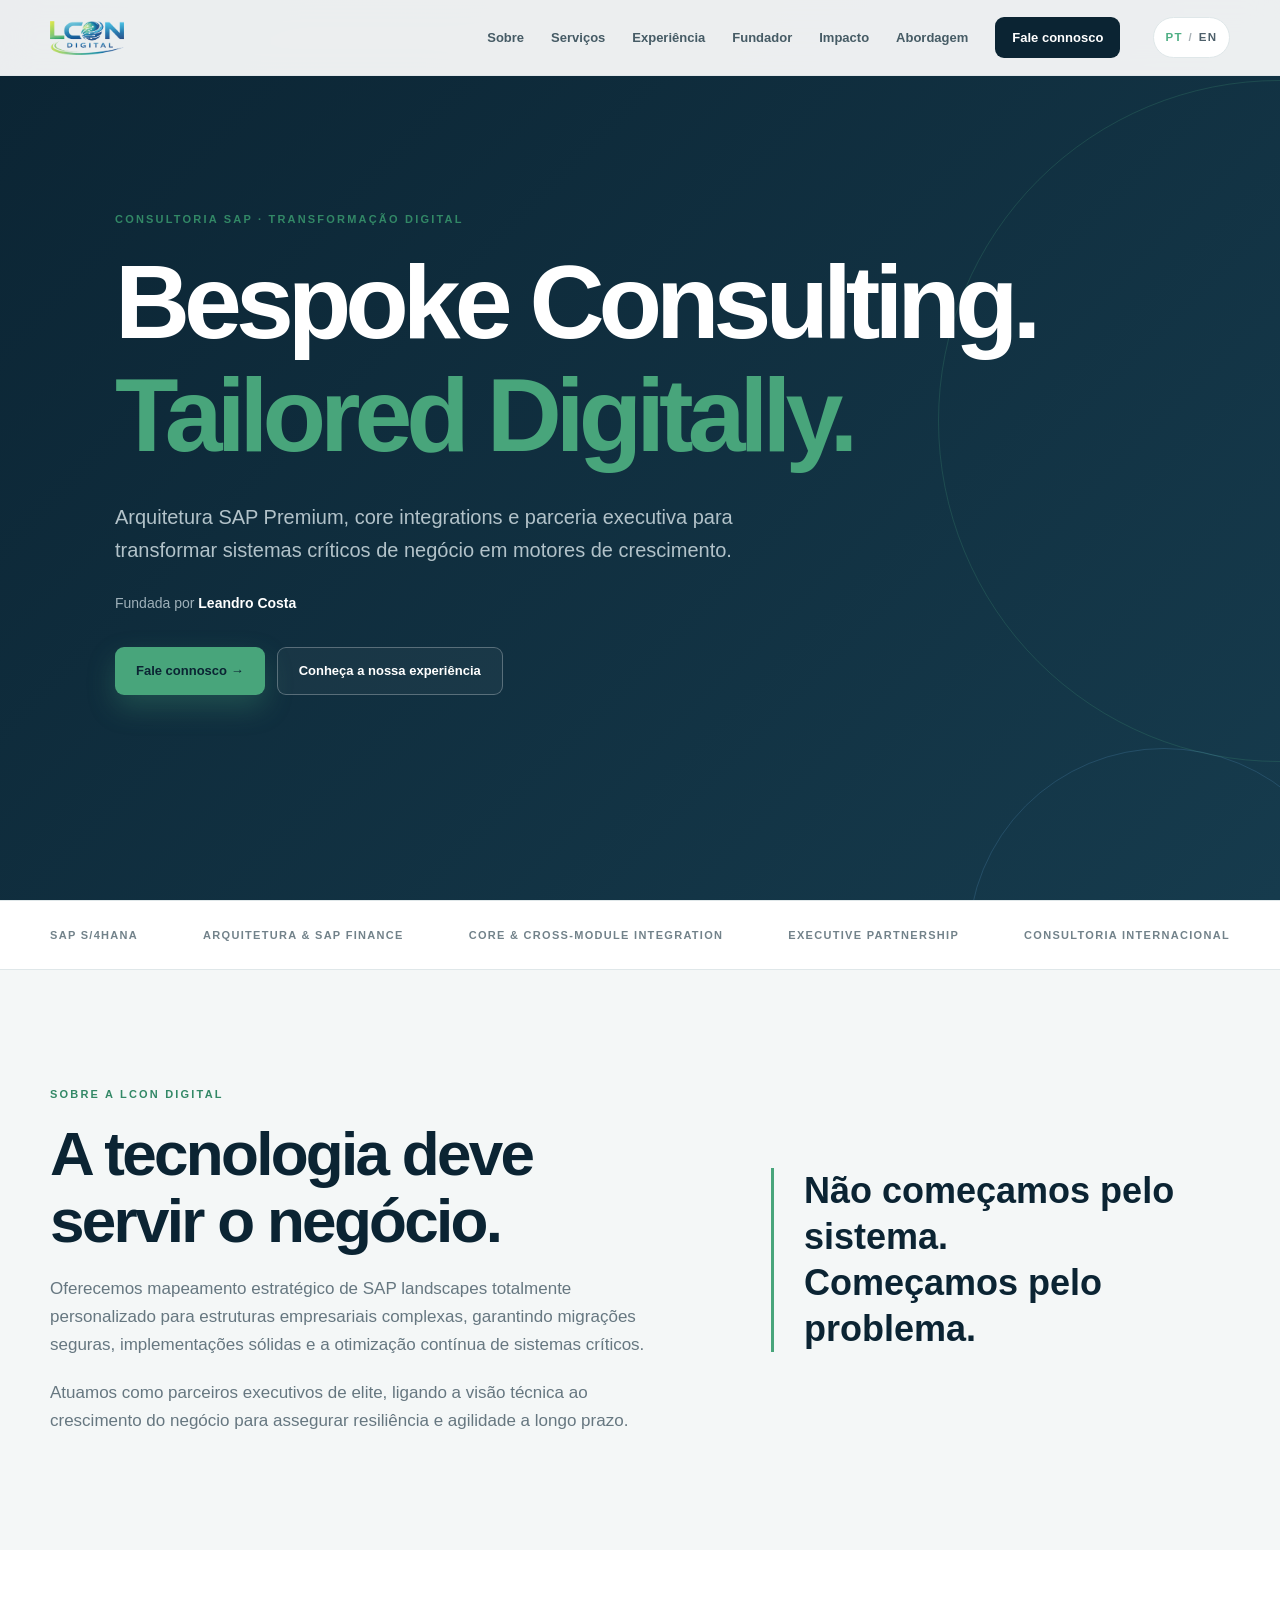
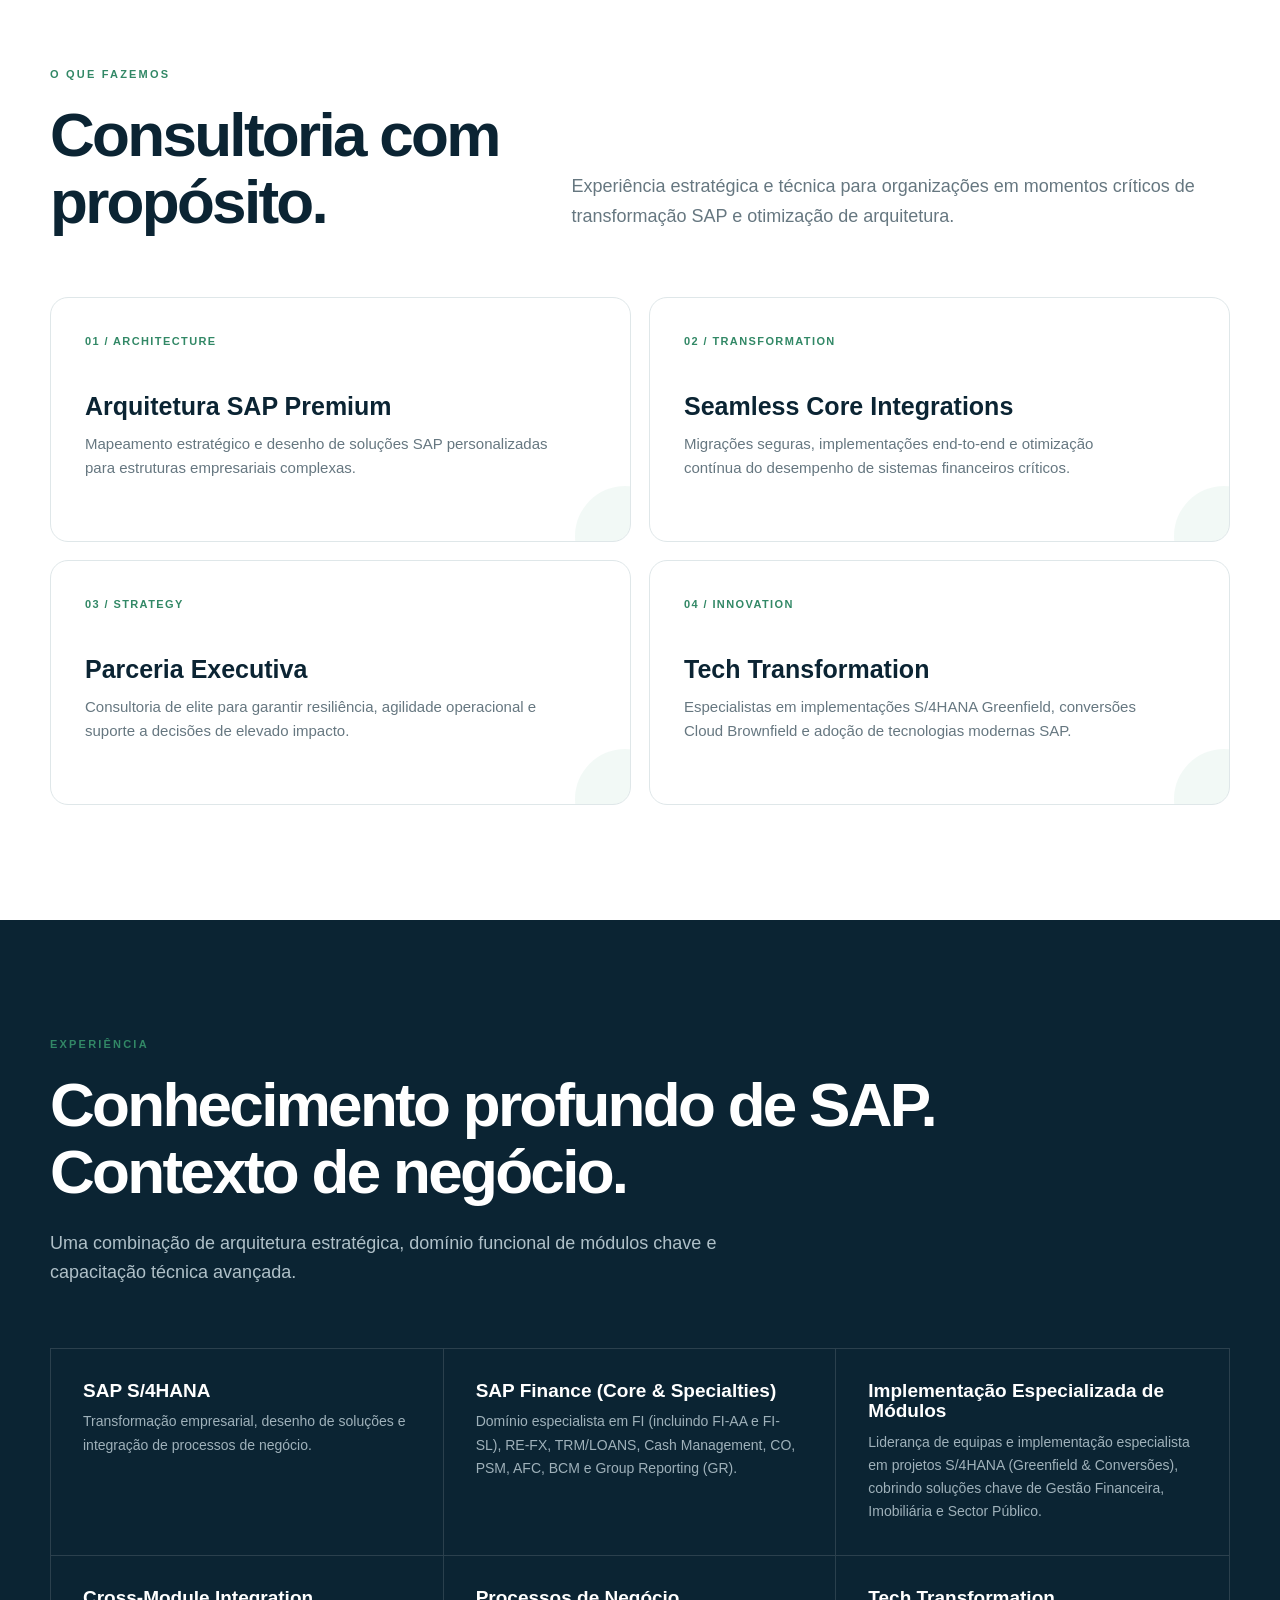
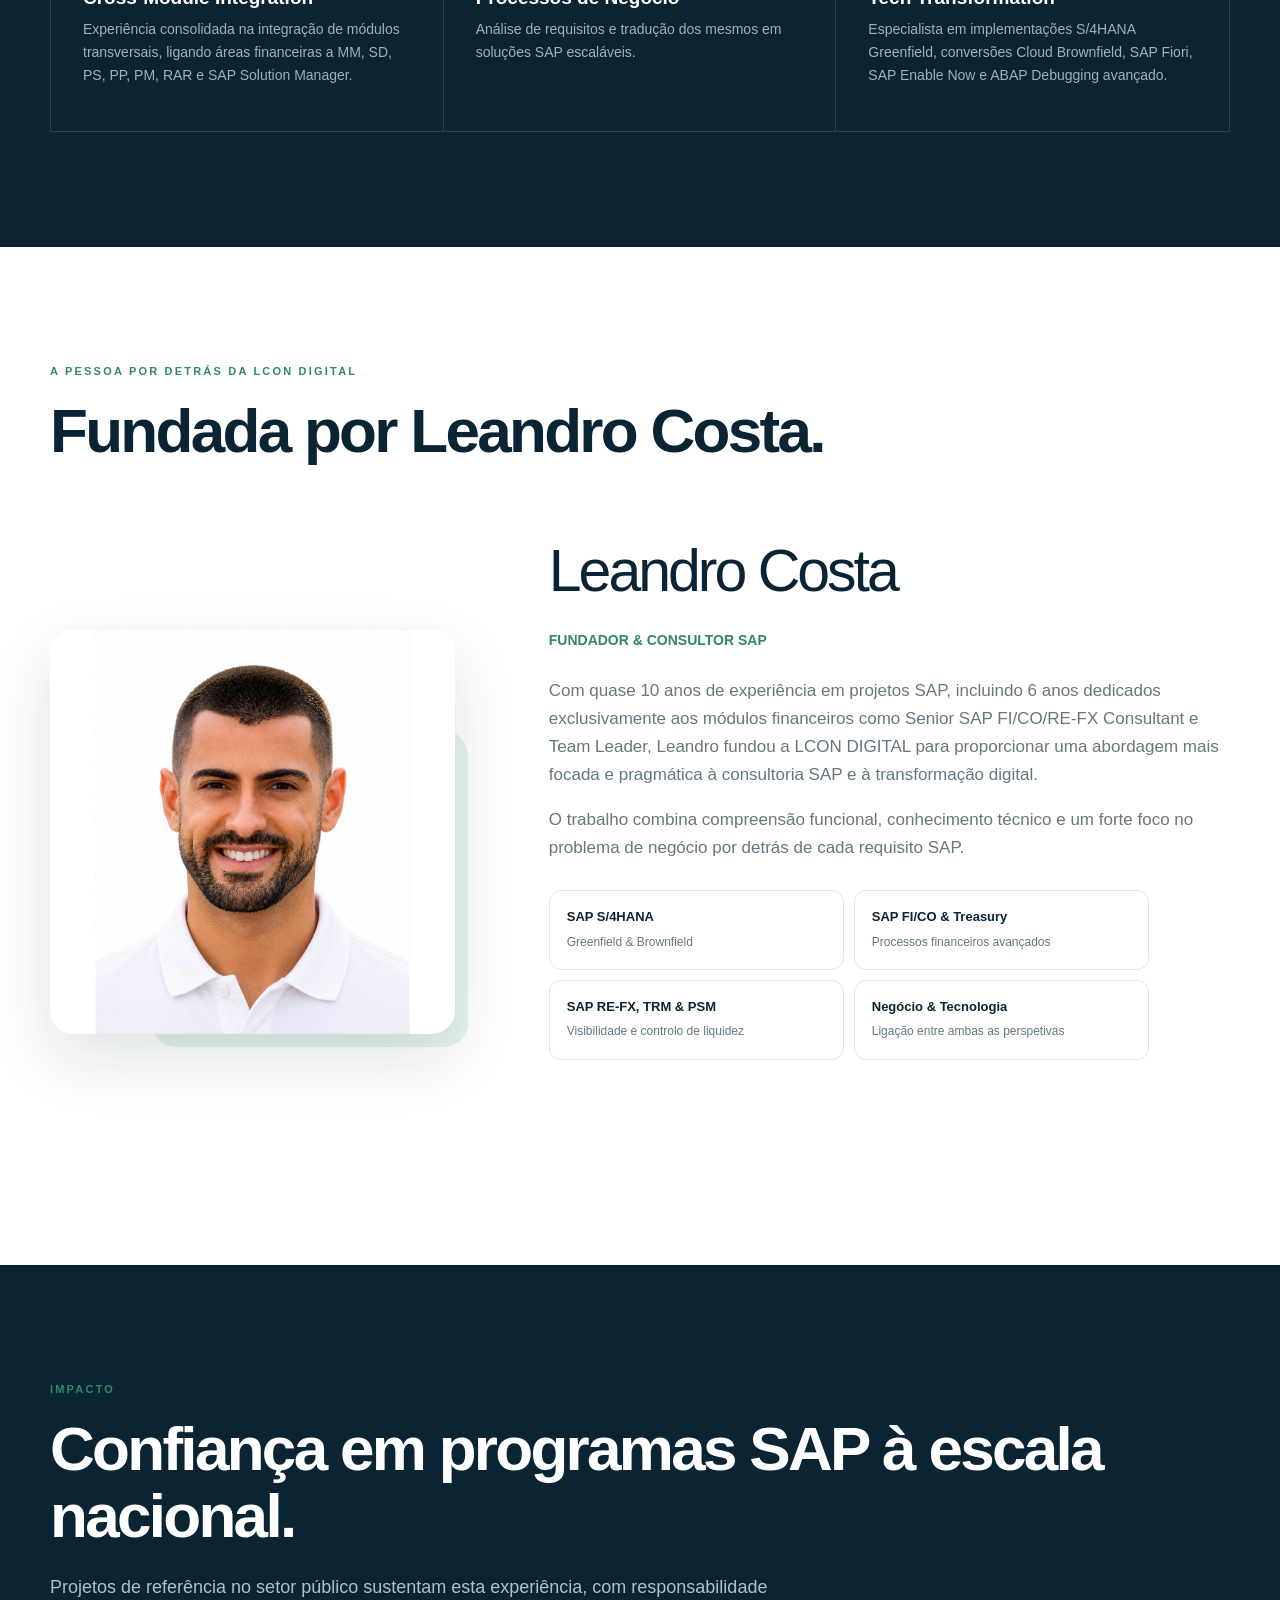
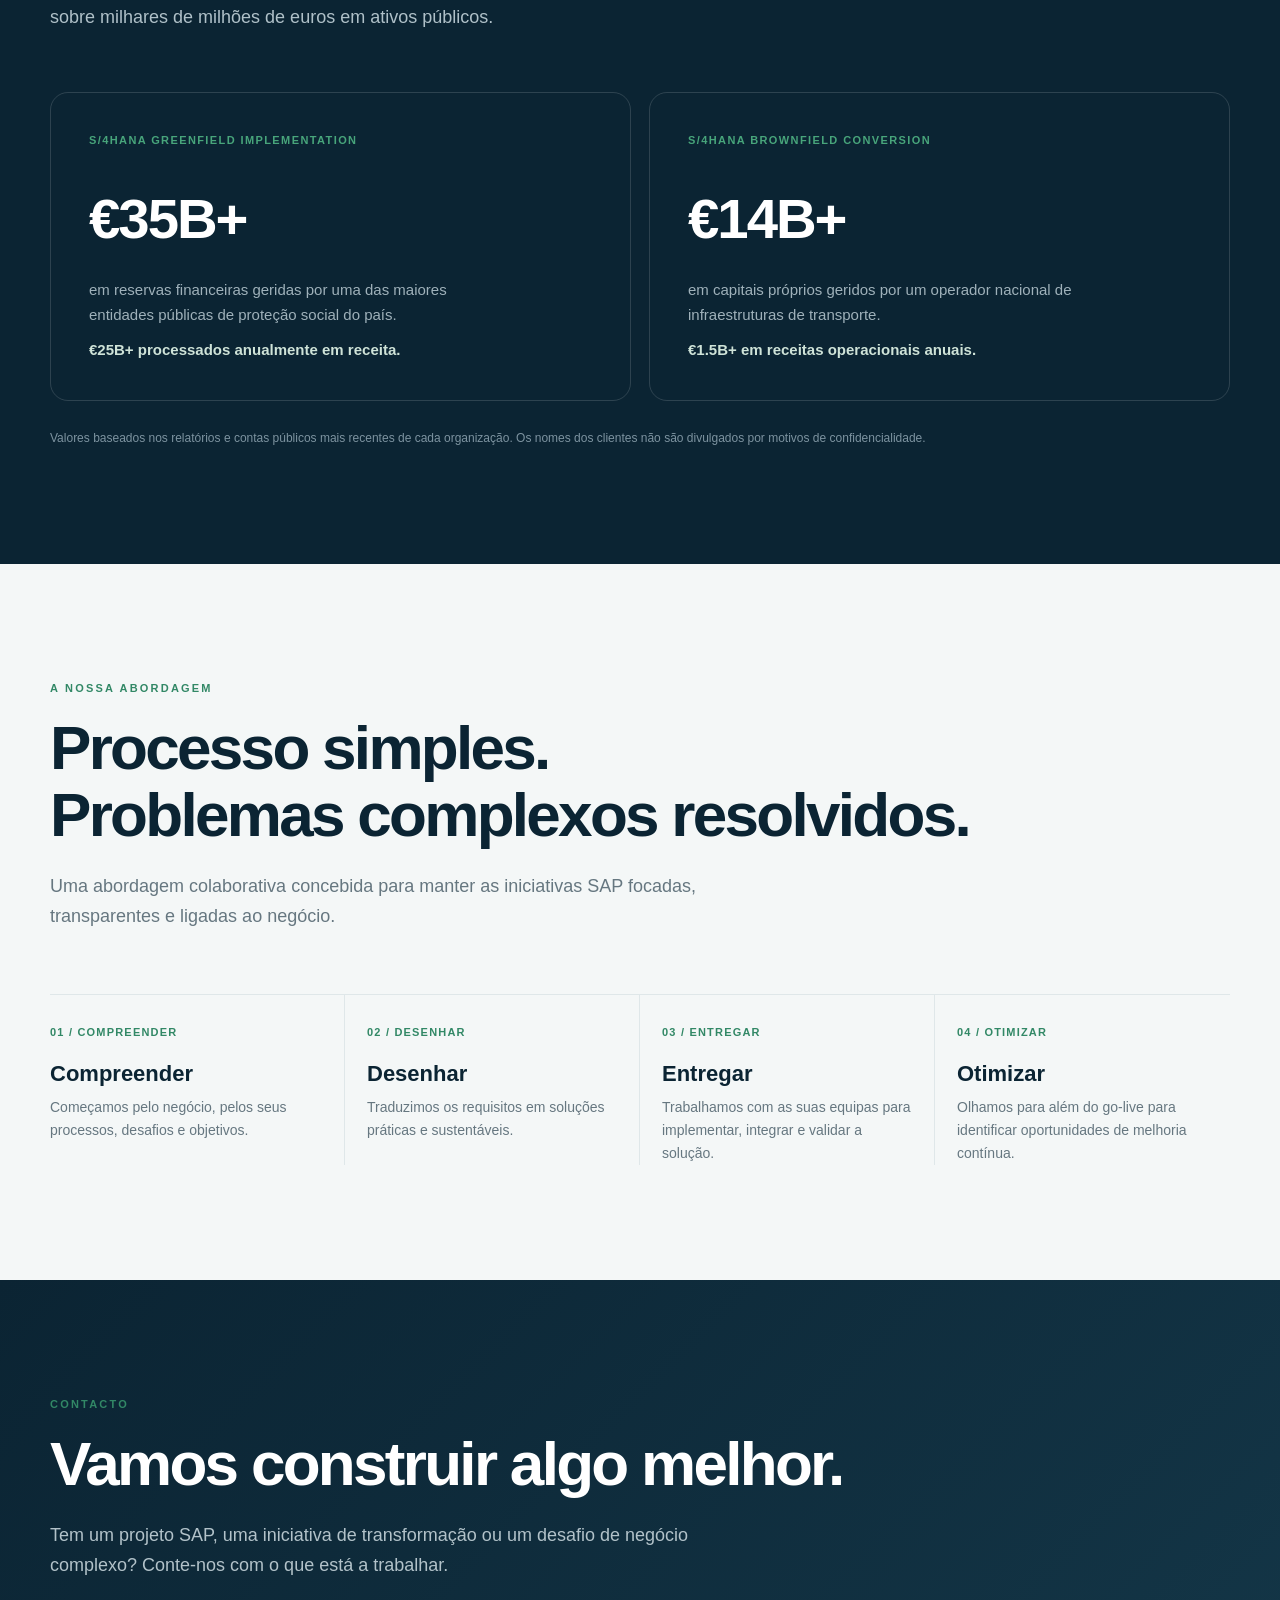
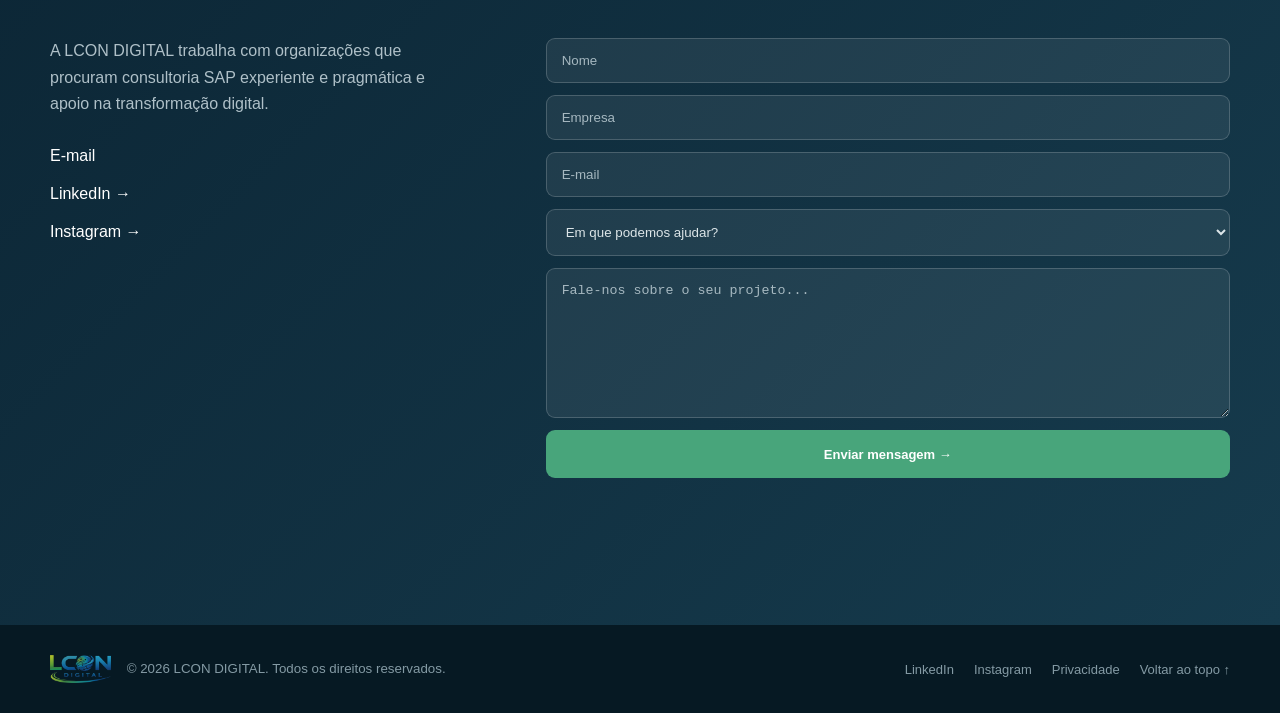
==== index.html @ 71f1f376 "Update index.html" ====
<!DOCTYPE html>
<html lang="pt-PT">
<head>
<meta charset="UTF-8">
<meta name="viewport" content="width=device-width, initial-scale=1.0">
<title id="pageTitle">LCON DIGITAL | Consultoria SAP &amp; Transformação Digital</title>
<meta id="metaDescription" name="description" content="A LCON DIGITAL presta consultoria SAP e serviços de transformação digital personalizados, adaptados ao seu negócio. Fundada por Leandro Costa.">
<meta name="author" content="LCON DIGITAL">
<meta name="robots" content="index, follow">
<link rel="canonical" href="https://lcon-digital.com/">
<link rel="icon" type="image/png" sizes="32x32" href="/assets/favicon-32x32.png">
<link rel="icon" type="image/png" sizes="16x16" href="/assets/favicon-16x16.png">
<link rel="apple-touch-icon" sizes="180x180" href="/assets/apple-touch-icon.png">
<meta id="ogTitle" property="og:title" content="LCON DIGITAL | Consultoria SAP & Transformação Digital">
<meta id="ogDescription" property="og:description" content="Consultoria SAP e transformação digital personalizadas, adaptadas ao seu negócio.">
<meta property="og:type" content="website">
<meta property="og:url" content="https://lcon-digital.com/">
<meta property="og:image" content="https://lcon-digital.com/assets/og-image.png">
<meta name="twitter:card" content="summary_large_image">
<meta id="twitterTitle" name="twitter:title" content="LCON DIGITAL | Consultoria SAP & Transformação Digital">
<meta id="twitterDescription" name="twitter:description" content="Consultoria SAP e transformação digital personalizadas, adaptadas ao seu negócio.">
<meta name="twitter:image" content="https://lcon-digital.com/assets/og-image.png">
<script type="application/ld+json">
{"@context":"https://schema.org","@type":"ProfessionalService","name":"LCON DIGITAL","url":"https://lcon-digital.com/","description":"Bespoke SAP consulting and digital transformation, tailored digitally to your business.","founder":{"@type":"Person","name":"Leandro Costa"},"sameAs":["https://www.linkedin.com/company/lcondigital/","https://www.instagram.com/lcondigital/"]}
</script>
<link rel="stylesheet" href="/assets/styles.css?v=5">
  <meta name="theme-color" content="#0b2433">
<link rel="manifest" href="/site.webmanifest">
</head>
<body>
<header><div class="wrap nav"><a class="brand" href="#top"><img src="/assets/logo.png" alt="LCON DIGITAL" class="brand-logo"></a><button class="toggle" id="toggle" aria-label="Open menu" aria-expanded="false" aria-controls="links">☰</button><nav class="links" id="links"><a href="#about" data-i18n="nav.about">About</a><a href="#services" data-i18n="nav.services">Services</a><a href="#expertise" data-i18n="nav.expertise">Expertise</a><a href="#founder" data-i18n="nav.founder">Founder</a><a href="#impact" data-i18n="nav.impact">Impact</a><a href="#approach" data-i18n="nav.approach">Approach</a><a href="#contact" class="navbutton" data-i18n="nav.contact">Let's talk</a><button class="lang-toggle" id="langToggle" type="button" aria-label="Mudar idioma para inglês" aria-pressed="false"><span class="lang-current">PT</span><span class="lang-separator">/</span><span class="lang-alt">EN</span></button></nav></div></header>
<main id="top">
<section class="hero"><div class="wrap hero-inner reveal"><div class="eyebrow" data-i18n="hero.eyebrow">CONSULTORIA SAP · TRANSFORMAÇÃO DIGITAL</div><h1>Bespoke Consulting.<br><span>Tailored Digitally.</span></h1><p class="hero-sub" data-i18n="hero.sub">Arquitetura SAP Premium, core integrations e parceria executiva para transformar sistemas críticos de negócio em motores de crescimento.</p><p class="founder" data-i18n="hero.founder">Fundada por <strong>Leandro Costa</strong></p><div class="actions"><a class="btn primary" href="#contact" data-i18n="hero.talk">Fale connosco →</a><a class="btn secondary" href="#expertise" data-i18n="hero.explore">Conheça a nossa experiência</a></div></div></section>
<div class="strip"><div class="wrap strip-inner"><div class="strip-item">SAP S/4HANA</div><div class="strip-item" data-i18n="strip.finance">Arquitetura &amp; SAP Finance</div><div class="strip-item" data-i18n="strip.cross">Core &amp; Cross-Module Integration</div><div class="strip-item" data-i18n="strip.processes">Executive Partnership</div><div class="strip-item" data-i18n="strip.international">Consultoria Internacional</div></div></div>
<section class="about" id="about"><div class="wrap about-grid"><div class="reveal"><div class="eyebrow" data-i18n="about.eyebrow">Sobre a LCON DIGITAL</div><h2 data-i18n="about.title">A tecnologia deve servir o negócio.</h2><p data-i18n="about.p1">Oferecemos mapeamento estratégico de SAP landscapes totalmente personalizado para estruturas empresariais complexas, garantindo migrações seguras, implementações sólidas e a otimização contínua de sistemas críticos.</p><p data-i18n="about.p2">Atuamos como parceiros executivos de elite, ligando a visão técnica ao crescimento do negócio para assegurar resiliência e agilidade a longo prazo.</p></div><div class="statement reveal" data-i18n="about.statement">Não começamos pelo sistema.<br>Começamos pelo problema.</div></div></section>
<section id="services"><div class="wrap"><div class="service-head"><div><div class="eyebrow" data-i18n="services.eyebrow">O que fazemos</div><h2 data-i18n="services.title">Consultoria com propósito.</h2></div><p class="lead" data-i18n="services.lead">Experiência estratégica e técnica para organizações em momentos críticos de transformação SAP e otimização de arquitetura.</p></div><div class="services"><article class="service reveal"><div class="num" data-i18n="services.n1">01 / ARCHITECTURE</div><h3 data-i18n="services.h1">Arquitetura SAP Premium</h3><p data-i18n="services.p1">Mapeamento estratégico e desenho de soluções SAP personalizadas para estruturas empresariais complexas.</p></article><article class="service reveal"><div class="num" data-i18n="services.n2">02 / TRANSFORMATION</div><h3 data-i18n="services.h2">Seamless Core Integrations</h3><p data-i18n="services.p2">Migrações seguras, implementações end-to-end e otimização contínua do desempenho de sistemas financeiros críticos.</p></article><article class="service reveal"><div class="num" data-i18n="services.n3">03 / STRATEGY</div><h3 data-i18n="services.h3">Parceria Executiva</h3><p data-i18n="services.p3">Consultoria de elite para garantir resiliência, agilidade operacional e suporte a decisões de elevado impacto.</p></article><article class="service reveal"><div class="num" data-i18n="services.n4">04 / INNOVATION</div><h3 data-i18n="services.h4">Tech Transformation</h3><p data-i18n="services.p4">Especialistas em implementações S/4HANA Greenfield, conversões Cloud Brownfield e adoção de tecnologias modernas SAP.</p></article></div></div></section>
<section class="dark" id="expertise"><div class="wrap"><div class="eyebrow" data-i18n="expertise.eyebrow">Experiência</div><h2 data-i18n="expertise.title">Conhecimento profundo de SAP.<br>Contexto de negócio.</h2><p class="lead" data-i18n="expertise.lead">Uma combinação de arquitetura estratégica, domínio funcional de módulos chave e capacitação técnica avançada.</p><div class="expertise"><article class="reveal"><h3>SAP S/4HANA</h3><p data-i18n="expertise.p1">Transformação empresarial, desenho de soluções e integração de processos de negócio.</p></article><article class="reveal"><h3 data-i18n="expertise.h2">SAP Finance (Core &amp; Specialties)</h3><p data-i18n="expertise.p2">Domínio especialista em FI (incluindo FI-AA e FI-SL), RE-FX, TRM/LOANS, Cash Management, CO, PSM, AFC, BCM e Group Reporting (GR).</p></article><article class="reveal"><h3 data-i18n="expertise.h3">Implementação Especializada de Módulos</h3><p data-i18n="expertise.p3">Liderança de equipas e implementação especialista em projetos S/4HANA (Greenfield &amp; Conversões), cobrindo soluções chave de Gestão Financeira, Imobiliária e Sector Público.</p></article><article class="reveal"><h3 data-i18n="expertise.h4">Cross-Module Integration</h3><p data-i18n="expertise.p4">Experiência consolidada na integração de módulos transversais, ligando áreas financeiras a MM, SD, PS, PP, PM, RAR e SAP Solution Manager.</p></article><article class="reveal"><h3 data-i18n="expertise.h5">Processos de Negócio</h3><p data-i18n="expertise.p5">Análise de requisitos e tradução dos mesmos em soluções SAP escaláveis.</p></article><article class="reveal"><h3 data-i18n="expertise.h6">Tech Transformation</h3><p data-i18n="expertise.p6">Especialista em implementações S/4HANA Greenfield, conversões Cloud Brownfield, SAP Fiori, SAP Enable Now e ABAP Debugging avançado.</p></article></div></div></section>
<section class="founder-section" id="founder"><div class="wrap"><div class="eyebrow" data-i18n="founder.eyebrow">A pessoa por detrás da LCON DIGITAL</div><h2 data-i18n="founder.title">Fundada por Leandro Costa.</h2><div class="founder-grid"><div class="photo-wrap reveal"><img class="photo" src="assets/leandro-costa.jpg" alt="Leandro Costa, Fundador da LCON DIGITAL" width="1103" height="1103" loading="lazy" decoding="async"></div><div class="reveal"><div class="name">Leandro Costa</div><div class="role" data-i18n="founder.role">FUNDADOR &amp; CONSULTOR SAP</div><p class="bio" data-i18n="founder.p1">Com quase 10 anos de experiência em projetos SAP, incluindo 6 anos dedicados exclusivamente aos módulos financeiros como Senior SAP FI/CO/RE-FX Consultant e Team Leader, Leandro fundou a LCON DIGITAL para proporcionar uma abordagem mais focada e pragmática à consultoria SAP e à transformação digital.</p><p class="bio" data-i18n="founder.p2">O trabalho combina compreensão funcional, conhecimento técnico e um forte foco no problema de negócio por detrás de cada requisito SAP.</p><div class="credentials"><div class="credential"><strong>SAP S/4HANA</strong><span data-i18n="founder.c1">Greenfield &amp; Brownfield</span></div><div class="credential"><strong>SAP FI/CO &amp; Treasury</strong><span data-i18n="founder.c2">Processos financeiros avançados</span></div><div class="credential"><strong>SAP RE-FX, TRM &amp; PSM</strong><span data-i18n="founder.c3">Gestão patrimonial, tesouraria e orçamental</span></div><div class="credential"><strong data-i18n="founder.c4title">Negócio &amp; Tecnologia</strong><span data-i18n="founder.c4">Ligação entre ambas as perspetivas</span></div></div><div class="actions"><a class="btn secondary" href="https://www.linkedin.com/in/leandrombccosta/" target="_blank" rel="noopener noreferrer" data-i18n="founder.linkedin">Ver LinkedIn →</a></div></div></div></div></section>
<section class="dark" id="impact"><div class="wrap"><div class="eyebrow" data-i18n="impact.eyebrow">Impacto</div><h2 data-i18n="impact.title">Confiança em programas SAP à escala nacional.</h2><p class="lead" data-i18n="impact.lead">Projetos de referência no setor público sustentam esta experiência, com responsabilidade sobre milhares de milhões de euros em ativos públicos.</p><div class="impact-grid"><article class="impact-card reveal"><div class="impact-tag" data-i18n="impact.tag1">S/4HANA GREENFIELD IMPLEMENTATION</div><div class="impact-figure">€35B+</div><p data-i18n="impact.desc1">em reservas financeiras geridas por uma das maiores entidades públicas de proteção social do país.</p><p class="impact-sub" data-i18n="impact.sub1">€25B+ processados anualmente em receita.</p></article><article class="impact-card reveal"><div class="impact-tag" data-i18n="impact.tag2">S/4HANA BROWNFIELD CONVERSION</div><div class="impact-figure">€14B+</div><p data-i18n="impact.desc2">em capitais próprios geridos por um operador nacional de infraestruturas de transporte.</p><p class="impact-sub" data-i18n="impact.sub2">€1.5B+ em receitas operacionais anuais.</p></article></div><p class="impact-note" data-i18n="impact.note">Valores baseados nos relatórios e contas públicos mais recentes de cada organização. Os nomes dos clientes não são divulgados por motivos de confidencialidade.</p></div></section>
<section class="approach" id="approach"><div class="wrap"><div class="eyebrow" data-i18n="approach.eyebrow">A nossa abordagem</div><h2 data-i18n="approach.title">Processo simples.<br>Problemas complexos resolvidos.</h2><p class="lead" data-i18n="approach.lead">Uma abordagem colaborativa concebida para manter as iniciativas SAP focadas, transparentes e ligadas ao negócio.</p><div class="steps"><div class="step reveal"><div class="stepno" data-i18n="approach.n1">01 / COMPREENDER</div><h3 data-i18n="approach.h1">Compreender</h3><p data-i18n="approach.p1">Começamos pelo negócio, pelos seus processos, desafios e objetivos.</p></div><div class="step reveal"><div class="stepno" data-i18n="approach.n2">02 / DESENHAR</div><h3 data-i18n="approach.h2">Desenhar</h3><p data-i18n="approach.p2">Traduzimos os requisitos em soluções práticas e sustentáveis.</p></div><div class="step reveal"><div class="stepno" data-i18n="approach.n3">03 / ENTREGAR</div><h3 data-i18n="approach.h3">Entregar</h3><p data-i18n="approach.p3">Trabalhamos com as suas equipas para implementar, integrar e validar a solução.</p></div><div class="step reveal"><div class="stepno" data-i18n="approach.n4">04 / OTIMIZAR</div><h3 data-i18n="approach.h4">Otimizar</h3><p data-i18n="approach.p4">Olhamos para além do go-live para identificar oportunidades de melhoria contínua.</p></div></div></div></section>
<section class="contact" id="contact"><div class="wrap"><div class="eyebrow" data-i18n="contact.eyebrow">Contacto</div><h2 data-i18n="contact.title">Vamos construir algo melhor.</h2><p class="lead" data-i18n="contact.lead">Tem um projeto SAP, uma iniciativa de transformação ou um desafio de negócio complexo? Conte-nos com o que está a trabalhar.</p><div class="contact-grid"><div class="contact-copy reveal"><p data-i18n="contact.copy">A LCON DIGITAL trabalha com organizações que procuram consultoria SAP experiente e pragmática e apoio na transformação digital.</p><a class="contact-link" href="mailto:geral@lcon-digital.com" aria-label="Enviar-nos um e-mail" data-i18n="contact.email">E-mail</a><a class="contact-link" href="https://www.linkedin.com/company/lcondigital/" target="_blank" rel="noopener noreferrer">LinkedIn →</a><a class="contact-link" href="https://www.instagram.com/lcondigital/" target="_blank" rel="noopener noreferrer">Instagram →</a></div><form class="reveal" id="contactForm" novalidate><input name="name" type="text" placeholder="Nome" data-i18n-placeholder="form.name" autocomplete="name" required><input name="company" type="text" placeholder="Empresa" data-i18n-placeholder="form.company" autocomplete="organization"><input name="email" type="email" placeholder="E-mail" data-i18n-placeholder="form.email" autocomplete="email" required><input class="hp-field" name="website" type="text" tabindex="-1" autocomplete="off" aria-hidden="true"><select name="service"><option value="" data-i18n="form.service">Em que podemos ajudar?</option><option data-i18n="form.sapConsulting">Consultoria SAP</option><option>SAP S/4HANA</option><option data-i18n="form.financial">Transformação Financeira</option><option data-i18n="form.optimization">Otimização de Processos de Negócio</option><option data-i18n="form.advisory">Consultoria Tecnológica</option><option data-i18n="form.other">Outro</option></select><textarea name="message" placeholder="Fale-nos sobre o seu projeto..." data-i18n-placeholder="form.message" required></textarea><button class="btn" type="submit" data-i18n="form.send">Enviar mensagem →</button><p class="form-status" id="formStatus" role="status" aria-live="polite"></p></form></div></div></section>
</main>
<footer><div class="wrap footer"><div class="footer-brand"><img src="/assets/logo.png" alt="LCON DIGITAL" class="footer-logo"><small data-i18n="footer.copyright">© 2026 LCON DIGITAL. Todos os direitos reservados.</small></div><div class="footer-links"><a href="https://www.linkedin.com/company/lcondigital/" target="_blank" rel="noopener noreferrer">LinkedIn</a><a href="https://www.instagram.com/lcondigital/" target="_blank" rel="noopener noreferrer">Instagram</a><a href="/privacy.html">Privacidade</a><a href="#top" data-i18n="footer.top">Voltar ao topo ↑</a></div></div></footer>
<script src="/assets/main.js?v=4" defer></script>
</body></html>
---- assets/styles.css ----
:root{--ink:#0b2433;--ink2:#163b4d;--green:#48a57b;--green2:#328866;--paper:#fff;--soft:#f4f7f7;--line:#dfe7e9;--muted:#667780;--max:1180px;--radius:18px}
*{box-sizing:border-box;margin:0;padding:0}html{scroll-behavior:smooth}body{font-family:Inter,-apple-system,BlinkMacSystemFont,"Segoe UI",Roboto,Arial,sans-serif;color:var(--ink);background:var(--paper);line-height:1.65}a{text-decoration:none;color:inherit}.wrap{width:min(calc(100% - 44px),var(--max));margin:auto}section{padding:115px 0}.eyebrow{font-size:11px;font-weight:850;letter-spacing:2.2px;text-transform:uppercase;color:var(--green2);margin-bottom:18px}h1,h2,h3{line-height:1.08}h2{font-size:clamp(38px,5vw,62px);letter-spacing:-2.7px}.lead{max-width:720px;margin-top:23px;color:var(--muted);font-size:18px}
header{position:fixed;z-index:100;top:0;left:0;right:0;height:76px;background:rgba(255,255,255,.92);backdrop-filter:blur(16px);border-bottom:1px solid rgba(223,231,233,.8)}.nav{height:100%;display:flex;align-items:center;justify-content:space-between}.brand{display:flex;align-items:center}.brand-logo{height:34px;width:auto;display:block}.links{display:flex;gap:27px;align-items:center;font-size:13px;font-weight:700;color:#465b65}.links a:hover{color:var(--green2)}.navbutton{padding:10px 17px;border-radius:9px;background:var(--ink);color:#fff!important}.toggle{display:none;border:0;background:none;font-size:26px;color:var(--ink);cursor:pointer}
.hero{min-height:100vh;display:flex;align-items:center;padding-top:120px;position:relative;overflow:hidden;background:linear-gradient(135deg,var(--ink),var(--ink2));color:#fff}.hero:before{content:"";position:absolute;width:680px;height:680px;border:1px solid rgba(72,165,123,.22);border-radius:50%;right:-340px;top:80px}.hero:after{content:"";position:absolute;width:390px;height:390px;border:1px solid rgba(120,190,255,.16);border-radius:50%;right:-80px;bottom:-240px}.hero-inner{position:relative;z-index:1;max-width:1050px}.hero h1{font-size:clamp(54px,8.5vw,104px);letter-spacing:-6px;max-width:1000px;color:#fff}.hero h1 span{color:var(--green)}.hero-sub{max-width:700px;color:#b2c2c9;font-size:20px;margin-top:30px}.founder{font-size:14px;color:#9fb1ba;margin-top:25px}.founder strong{color:#fff}.actions{display:flex;gap:12px;flex-wrap:wrap;margin-top:32px}.btn{min-height:48px;padding:0 21px;border-radius:9px;display:inline-flex;align-items:center;justify-content:center;font-size:13px;font-weight:800;transition:.2s}.primary{background:var(--green);color:#0b2433;box-shadow:0 12px 28px rgba(72,165,123,.28)}.primary:hover{transform:translateY(-2px)}.secondary{border:1px solid rgba(255,255,255,.28);background:rgba(255,255,255,.04);color:#fff}.secondary:hover{background:rgba(255,255,255,.1)}
.strip{border-top:1px solid var(--line);border-bottom:1px solid var(--line);padding:25px 0}.strip-inner{display:flex;justify-content:space-between;gap:30px;flex-wrap:wrap}.strip-item{font-size:11px;font-weight:800;letter-spacing:1.3px;text-transform:uppercase;color:#72828a}
.about{background:var(--soft)}.about-grid{display:grid;grid-template-columns:1.15fr .85fr;gap:100px;align-items:center}.about p{font-size:17px;color:var(--muted);margin-top:20px}.statement{font-size:clamp(25px,3.1vw,36px);line-height:1.28;font-weight:700;border-left:3px solid var(--green);padding-left:30px}
.service-head{display:flex;justify-content:space-between;align-items:end;gap:40px}.service-head .lead{margin-bottom:4px}.services{display:grid;grid-template-columns:repeat(2,1fr);gap:18px;margin-top:62px}.service{border:1px solid var(--line);border-radius:var(--radius);padding:34px;min-height:245px;position:relative;overflow:hidden;transition:.25s}.service:after{content:"";position:absolute;width:100px;height:100px;border-radius:50%;background:rgba(72,165,123,.07);right:-45px;bottom:-45px}.service:hover{transform:translateY(-5px);box-shadow:0 20px 55px rgba(11,36,51,.08);border-color:rgba(72,165,123,.45)}.num{font-size:11px;font-weight:900;color:var(--green2);letter-spacing:1.4px;margin-bottom:42px}.service h3{font-size:25px;margin-bottom:12px}.service p{font-size:15px;color:var(--muted);max-width:470px}
.dark{background:var(--ink);color:#fff}.dark h2{color:#fff}.dark .lead{color:#afc0c8}.expertise{margin-top:60px;display:grid;grid-template-columns:repeat(3,1fr);border:1px solid rgba(255,255,255,.13)}.expertise article{padding:32px;border-right:1px solid rgba(255,255,255,.13);border-bottom:1px solid rgba(255,255,255,.13);min-height:175px}.expertise article:nth-child(3n){border-right:0}.expertise article:nth-child(n+4){border-bottom:0}.expertise h3{font-size:19px;margin-bottom:9px}.expertise p{font-size:14px;color:#9fb1ba}
.founder-section{padding-bottom:125px}.founder-grid{display:grid;grid-template-columns:.75fr 1.25fr;gap:90px;align-items:center;margin-top:58px}.photo-wrap{max-width:405px;position:relative;aspect-ratio:1;background:#fff;border-radius:24px}.photo-wrap:after{content:"";position:absolute;z-index:0;right:-13px;bottom:-13px;width:78%;height:78%;background:rgba(72,165,123,.13);border-radius:24px}.photo{display:block;width:100%;height:100%;aspect-ratio:1;object-fit:contain;object-position:center;border-radius:24px;position:relative;z-index:1;box-shadow:0 25px 65px rgba(11,36,51,.13);background:#fff}.name{font-size:clamp(39px,5vw,59px);letter-spacing:-3px}.role{font-size:14px;font-weight:850;color:var(--green2);margin:8px 0 25px}.bio{font-size:17px;color:var(--muted);margin-bottom:17px;max-width:680px}.credentials{display:grid;grid-template-columns:repeat(2,1fr);gap:10px;margin-top:28px;max-width:600px}.credential{border:1px solid var(--line);border-radius:12px;padding:15px 17px}.credential strong{display:block;font-size:13px}.credential span{font-size:12px;color:var(--muted)}
.impact-grid{margin-top:60px;display:grid;grid-template-columns:repeat(2,1fr);gap:18px}.impact-card{border:1px solid rgba(255,255,255,.14);border-radius:var(--radius);padding:38px;position:relative;overflow:hidden;transition:.25s}.impact-card:hover{transform:translateY(-5px);border-color:rgba(72,165,123,.5)}.impact-tag{font-size:11px;font-weight:900;letter-spacing:1.4px;color:var(--green);text-transform:uppercase;margin-bottom:24px}.impact-figure{font-size:clamp(40px,4.4vw,58px);font-weight:900;letter-spacing:-2px;color:#fff;margin-bottom:12px}.impact-card p{font-size:15px;color:#9fb1ba;max-width:420px}.impact-sub{margin-top:10px;font-weight:700;color:#cfe3d8!important}.impact-note{margin-top:28px;font-size:12px;color:#7d93a0}
.approach{background:var(--soft)}.steps{display:grid;grid-template-columns:repeat(4,1fr);margin-top:62px;border-top:1px solid var(--line)}.step{padding:28px 22px 0 0;border-right:1px solid var(--line)}.step:not(:first-child){padding-left:22px}.step:last-child{border-right:0}.stepno{color:var(--green2);font-size:11px;font-weight:900;letter-spacing:1.2px;margin-bottom:21px}.step h3{font-size:22px;margin-bottom:10px}.step p{font-size:14px;color:var(--muted)}
.contact{background:linear-gradient(135deg,var(--ink),var(--ink2));color:#fff}.contact h2{color:#fff}.contact .lead{color:#b2c2c9}.contact-grid{display:grid;grid-template-columns:.75fr 1.25fr;gap:85px;margin-top:58px}.contact-copy p{color:#afc0c8;margin-bottom:25px}.contact-link{display:block;font-size:16px;margin:12px 0}.contact-link:hover{color:#8ed4b1}form{display:grid;gap:12px}form input,form textarea,form select{width:100%;border:1px solid rgba(255,255,255,.18);background:rgba(255,255,255,.07);border-radius:9px;color:#fff;padding:14px 15px;outline:0}form input::placeholder,form textarea::placeholder{color:#a6b8c0}form select{color:#dce5e8}form option{color:var(--ink)}form textarea{min-height:150px;resize:vertical}form button{border:0;cursor:pointer;background:var(--green);color:#fff}form button:disabled{opacity:.65;cursor:wait;transform:none}.form-status{min-height:20px;font-size:13px;color:#b8d8ca}.note{font-size:11px;color:#8da2ab}.hp-field{position:absolute;left:-9999px;top:-9999px;opacity:0;height:0;width:0;overflow:hidden}
footer{background:#061923;color:#849aa4;padding:30px 0}.footer{display:flex;justify-content:space-between;align-items:center;gap:25px}.footer-brand{display:flex;align-items:center;gap:16px}.footer-logo{height:28px;width:auto;display:block}.footer small{display:block}.footer-links{display:flex;gap:20px;font-size:13px}.footer-links a:hover{color:#fff}.reveal{opacity:0;transform:translateY(18px);transition:opacity .7s ease,transform .7s ease}.reveal.on{opacity:1;transform:none}
@media(max-width:900px){section{padding:90px 0}.about-grid,.founder-grid,.contact-grid{grid-template-columns:1fr;gap:50px}.impact-grid{grid-template-columns:1fr}.expertise{grid-template-columns:repeat(2,1fr)}.expertise article:nth-child(3n){border-right:1px solid rgba(255,255,255,.13)}.expertise article:nth-child(2n){border-right:0}.expertise article:nth-child(n+4){border-bottom:1px solid rgba(255,255,255,.13)}.expertise article:nth-child(n+5){border-bottom:0}.steps{grid-template-columns:repeat(2,1fr)}.step{padding:28px 20px 28px 0;border-bottom:1px solid var(--line)}.step:nth-child(even){padding-left:20px;border-right:0}}
@media(max-width:720px){.wrap{width:min(calc(100% - 34px),var(--max))}.links{display:none;position:absolute;top:76px;left:0;right:0;background:#fff;border-bottom:1px solid var(--line);padding:20px 17px;flex-direction:column;align-items:flex-start;gap:17px}.links.open{display:flex}.toggle{display:block}.hero{min-height:92vh;padding-top:115px}.hero h1{font-size:clamp(47px,13vw,72px);letter-spacing:-3.5px}.hero-sub{font-size:18px}.strip-inner{display:grid;grid-template-columns:1fr 1fr;gap:14px}.service-head{display:block}.services,.expertise,.steps,.credentials{grid-template-columns:1fr}.expertise article,.expertise article:nth-child(2n){border-right:0;border-bottom:1px solid rgba(255,255,255,.13)!important}.expertise article:last-child{border-bottom:0!important}.step,.step:nth-child(even){border-right:0;padding:25px 0}.footer{display:block}.footer-links{margin-top:18px;flex-wrap:wrap}}


/* Language switcher */
.lang-toggle{appearance:none;border:1px solid var(--line);background:#fff;color:var(--ink);font:inherit;font-size:.72rem;font-weight:800;letter-spacing:.12em;padding:.62rem .72rem;border-radius:999px;cursor:pointer;display:inline-flex;align-items:center;gap:.35rem;transition:all .2s ease;margin-left:.35rem;white-space:nowrap}.lang-toggle:hover{border-color:rgba(77,174,131,.8);color:#4dae83}.lang-current{color:#4dae83}.lang-alt{opacity:.72}.lang-separator{opacity:.35}@media(max-width:900px){.lang-toggle{margin:.5rem 0 0;padding:.65rem .8rem}.links.open .lang-toggle{display:inline-flex}}

/* Mobile alignment: all approach steps share the same left edge. */
@media(max-width:720px){
  .steps .step,
  .steps .step:nth-child(n),
  .steps .step:nth-child(even){
    margin-left:0!important;
    padding-left:0!important;
    padding-right:0!important;
  }
}
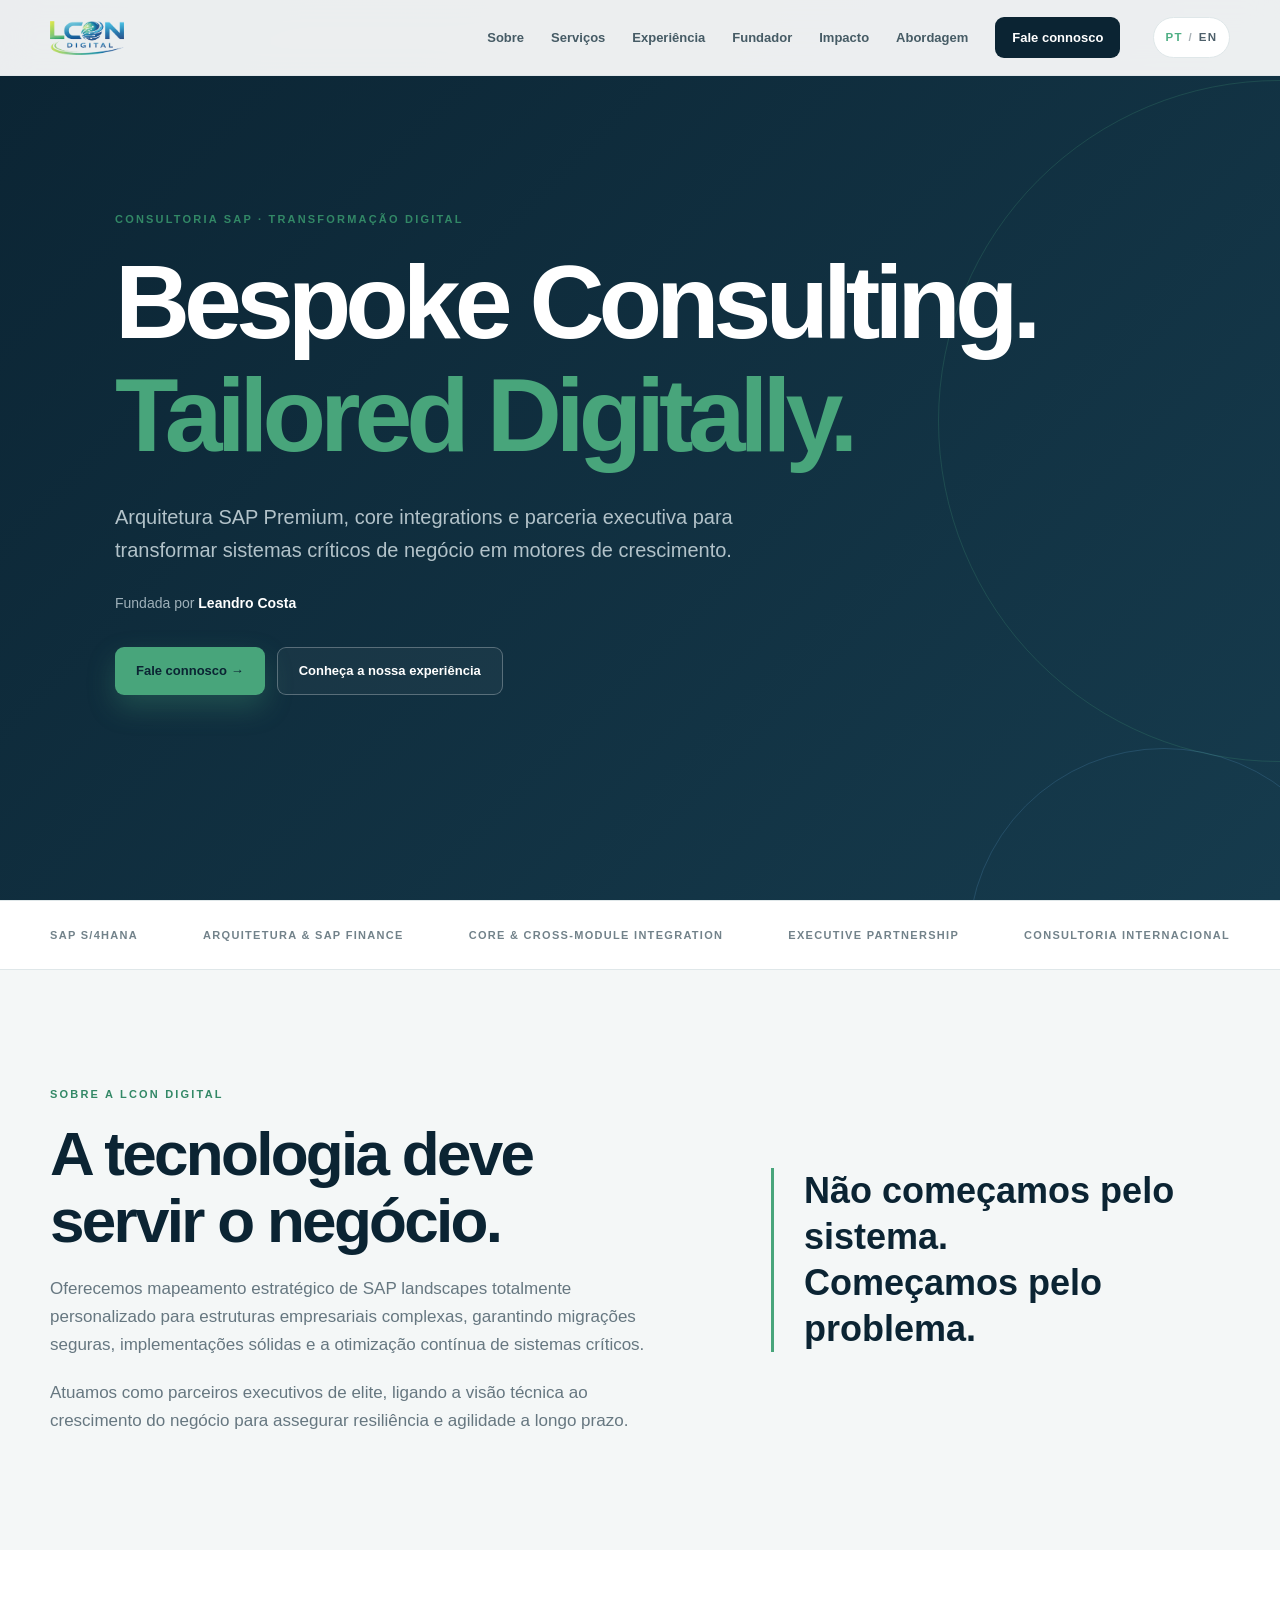
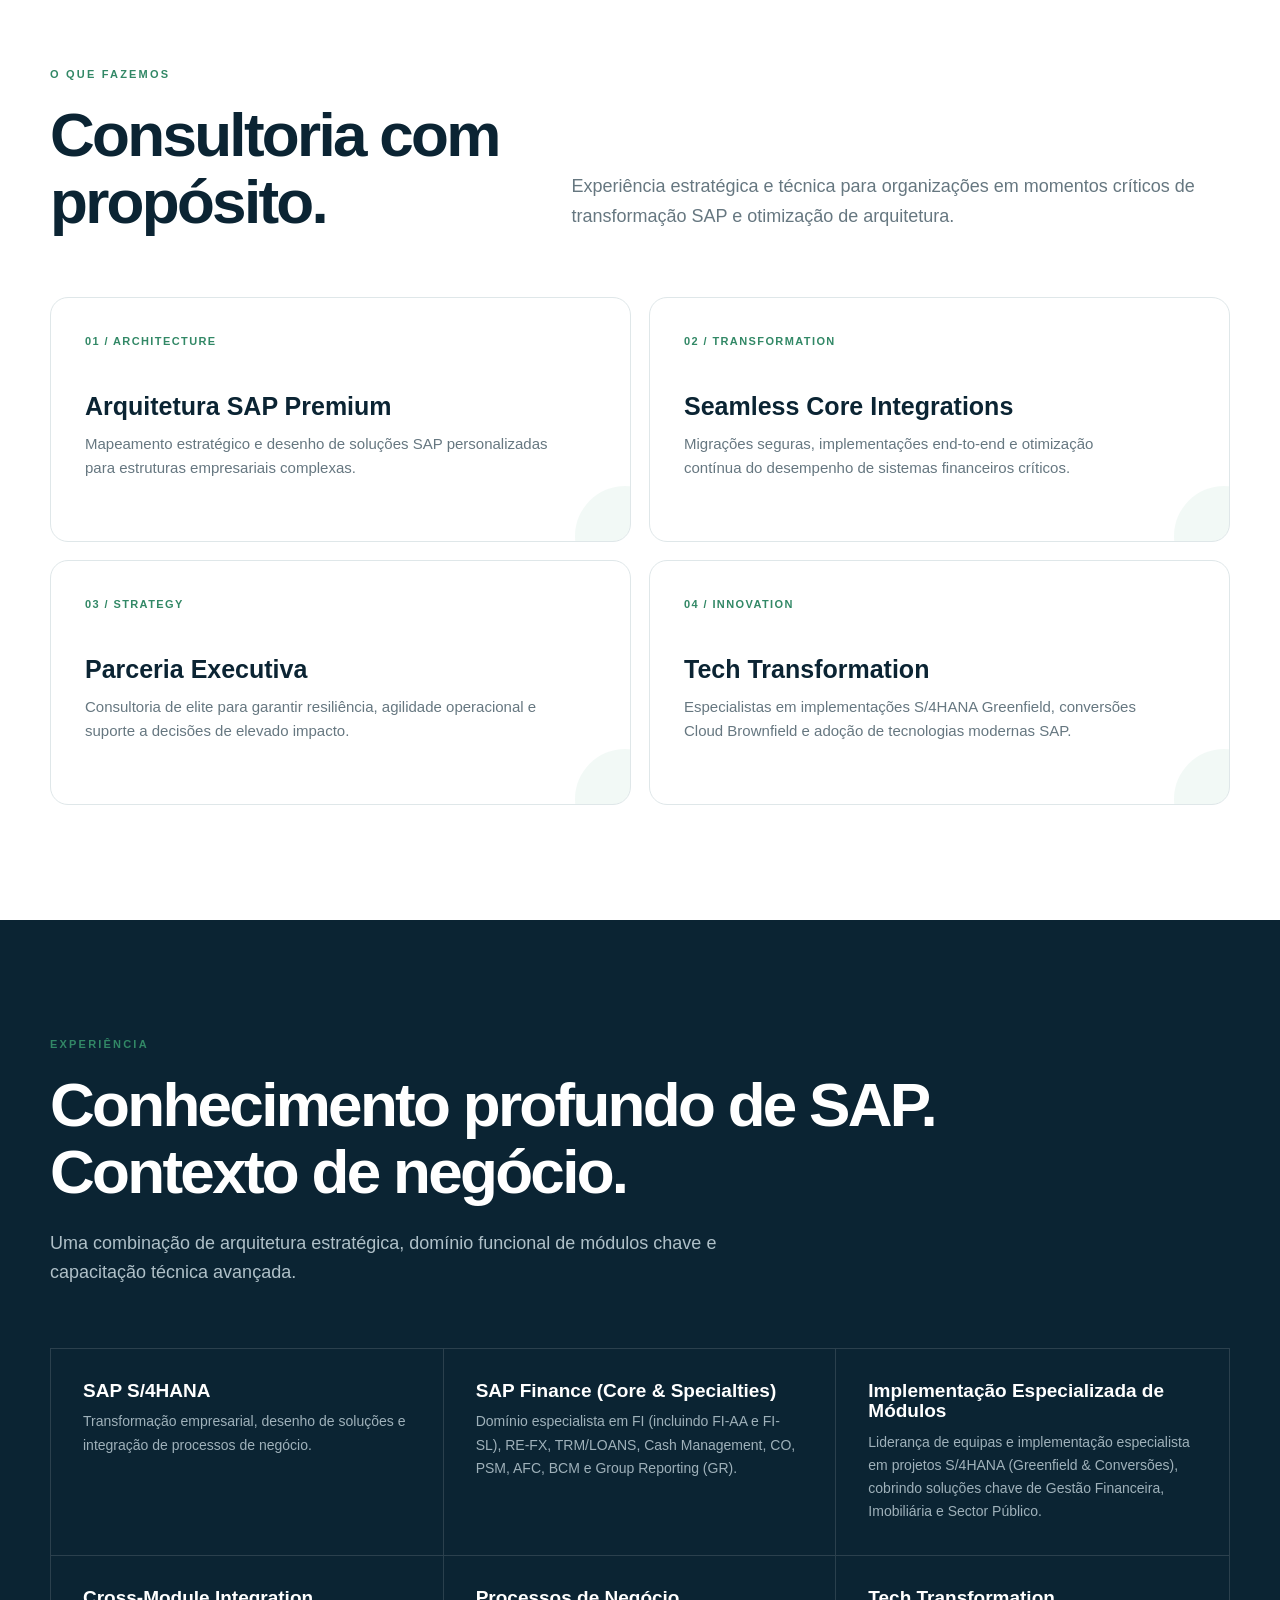
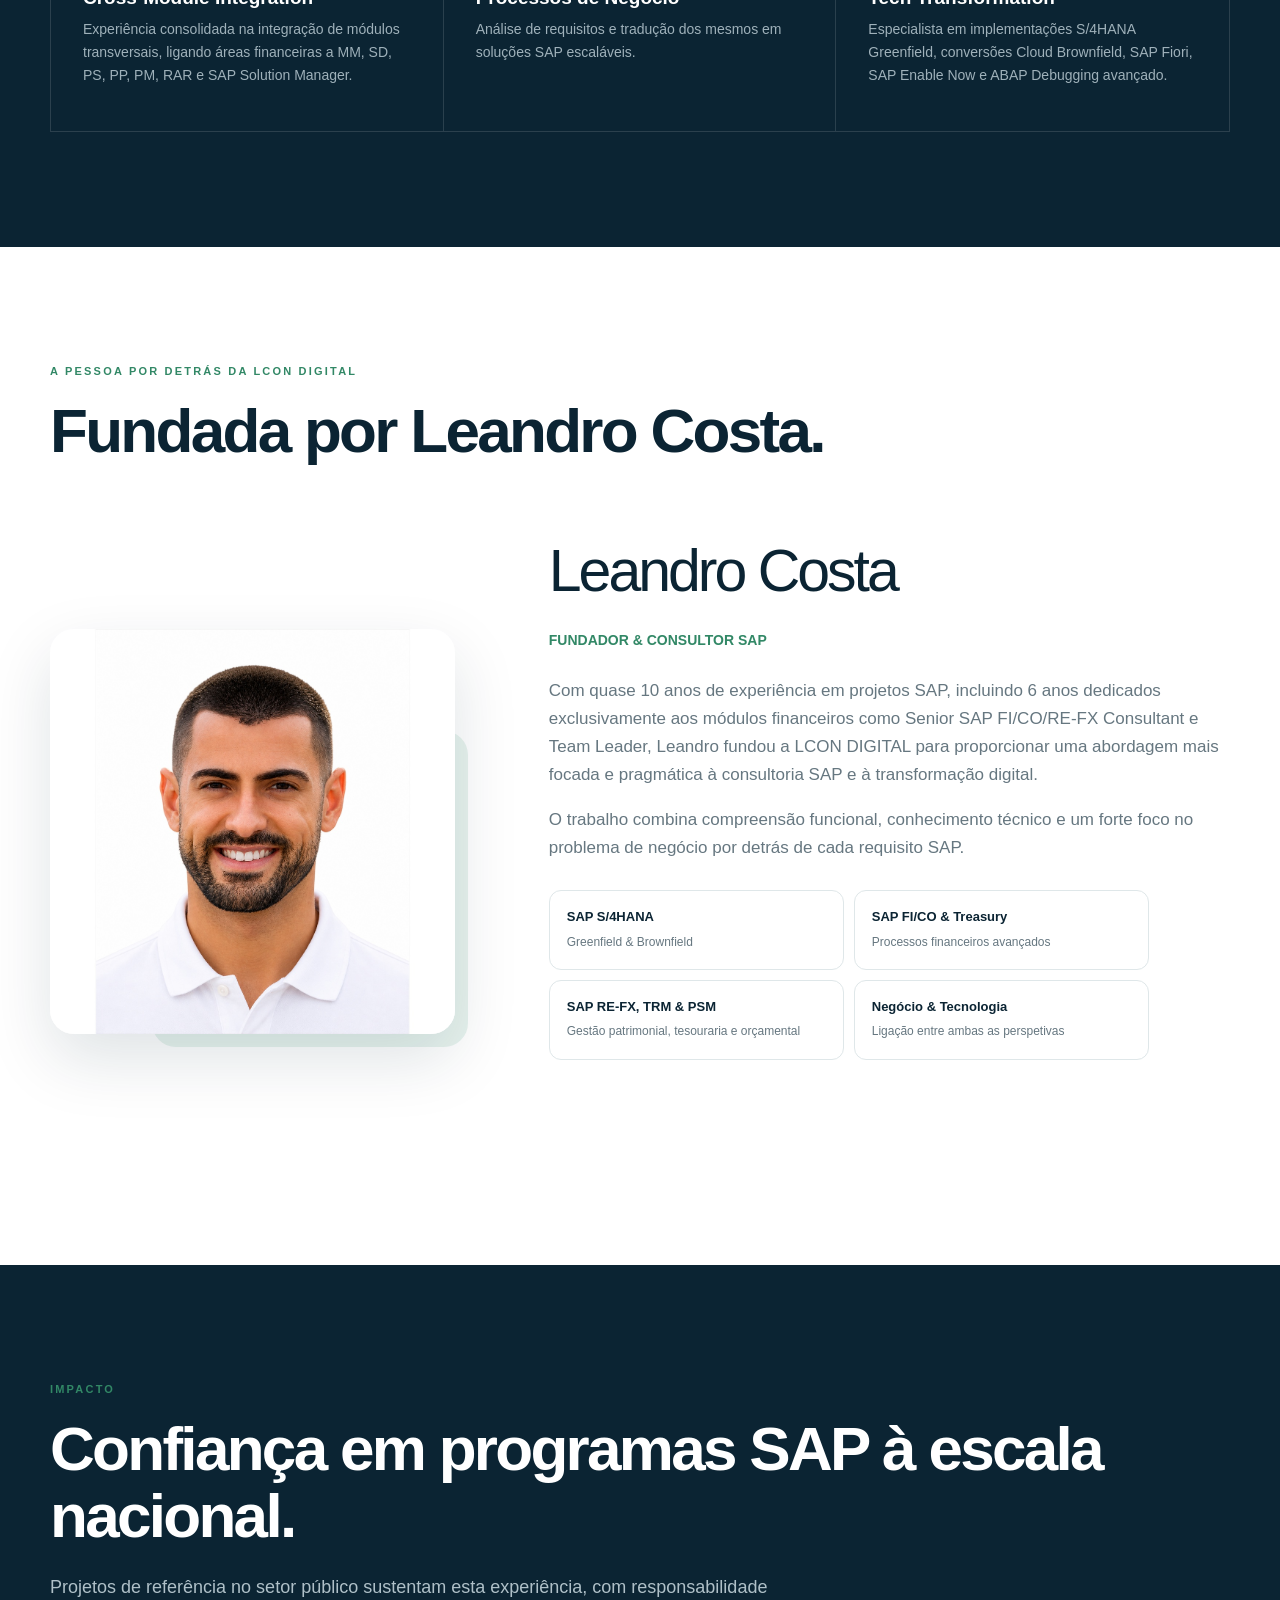
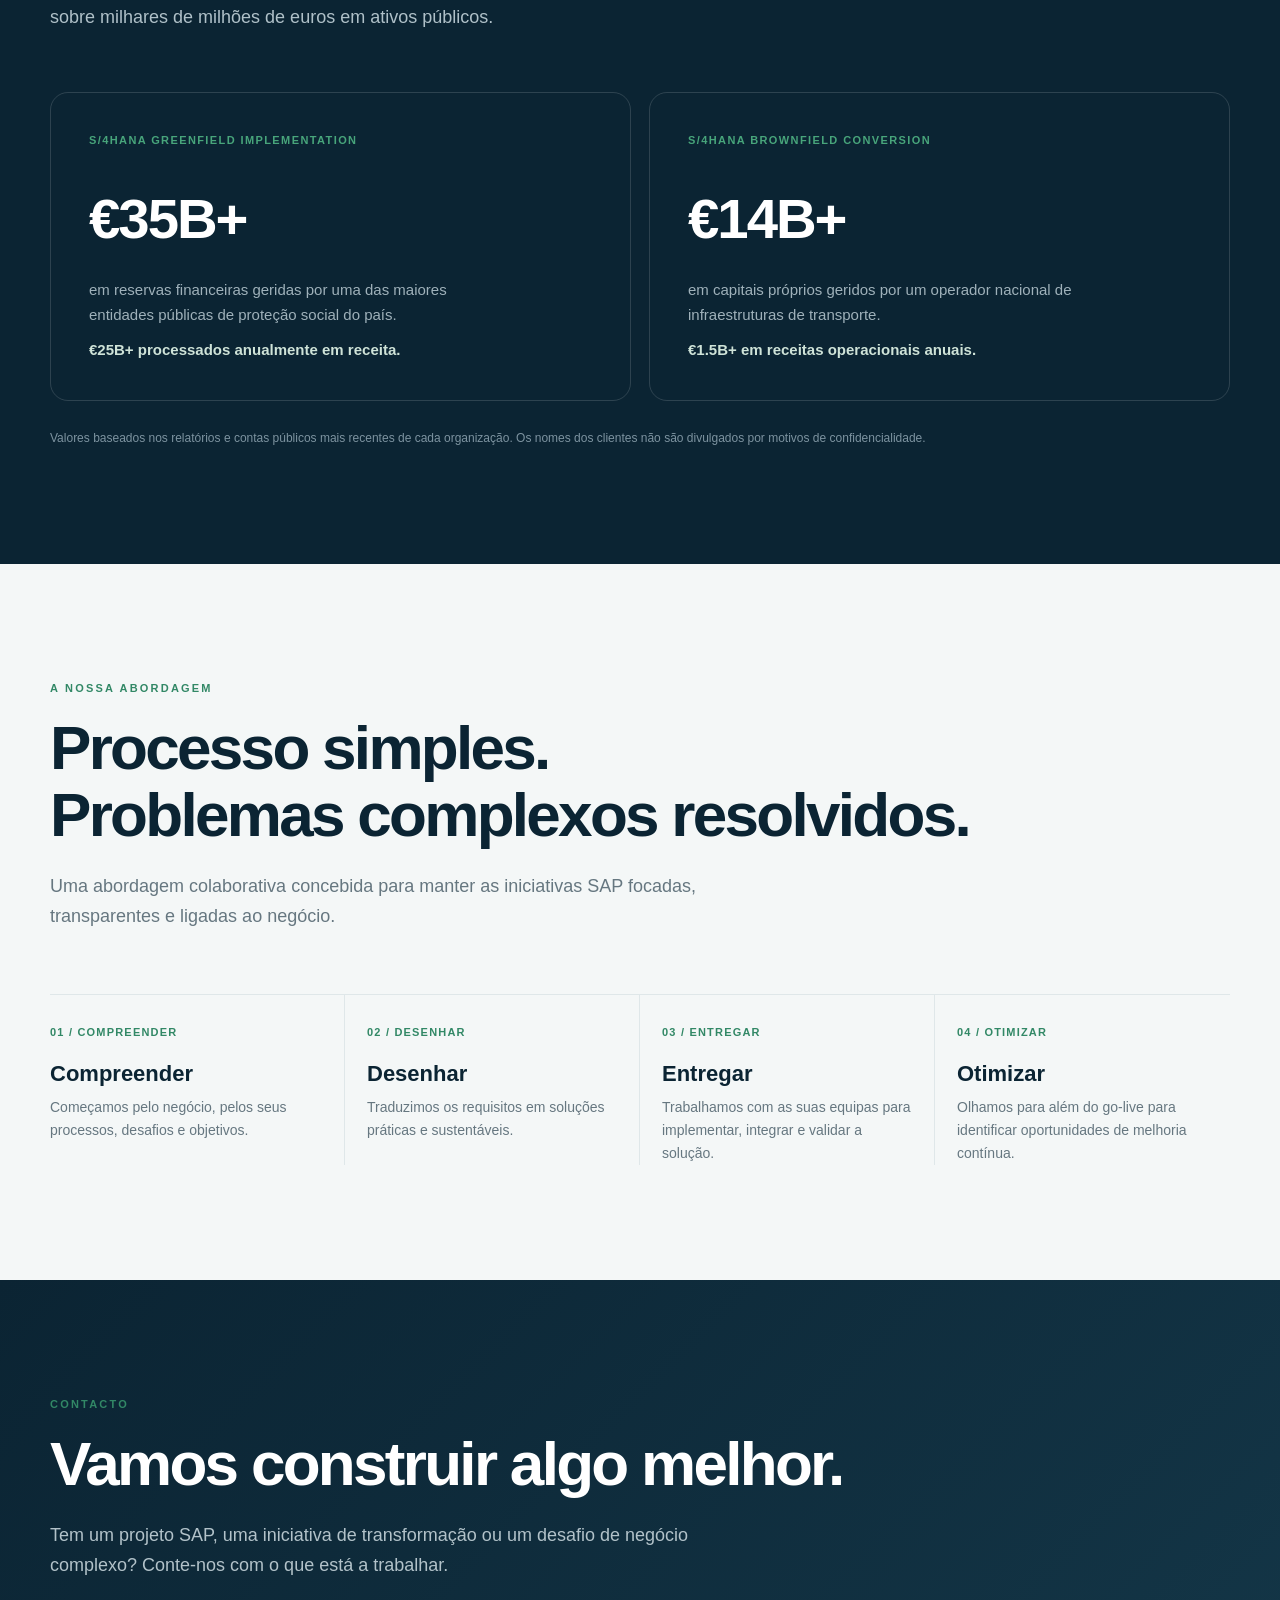
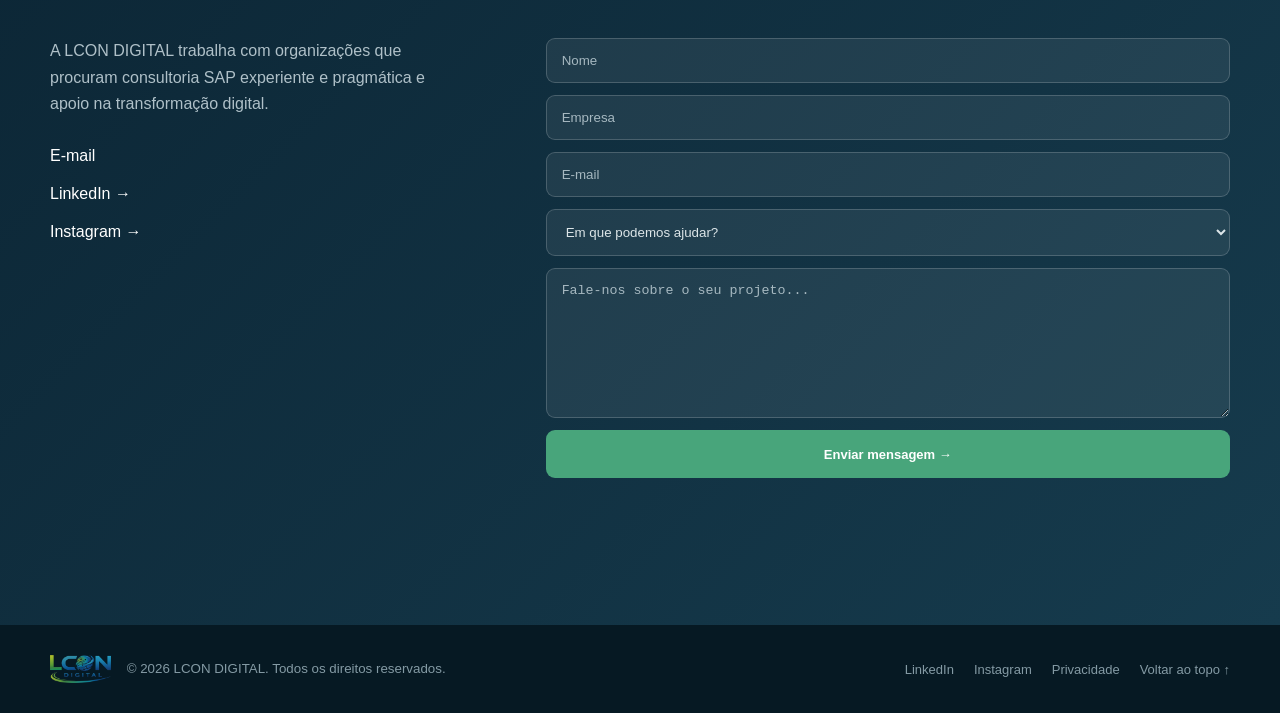
==== commit 4bfafe8f: "Update index.html" ====
--- a/index.html
+++ b/index.html
@@ -35,8 +35,8 @@
 <section class="about" id="about"><div class="wrap about-grid"><div class="reveal"><div class="eyebrow" data-i18n="about.eyebrow">Sobre a LCON DIGITAL</div><h2 data-i18n="about.title">A tecnologia deve servir o negócio.</h2><p data-i18n="about.p1">Oferecemos mapeamento estratégico de SAP landscapes totalmente personalizado para estruturas empresariais complexas, garantindo migrações seguras, implementações sólidas e a otimização contínua de sistemas críticos.</p><p data-i18n="about.p2">Atuamos como parceiros executivos de elite, ligando a visão técnica ao crescimento do negócio para assegurar resiliência e agilidade a longo prazo.</p></div><div class="statement reveal" data-i18n="about.statement">Não começamos pelo sistema.<br>Começamos pelo problema.</div></div></section>
 <section id="services"><div class="wrap"><div class="service-head"><div><div class="eyebrow" data-i18n="services.eyebrow">O que fazemos</div><h2 data-i18n="services.title">Consultoria com propósito.</h2></div><p class="lead" data-i18n="services.lead">Experiência estratégica e técnica para organizações em momentos críticos de transformação SAP e otimização de arquitetura.</p></div><div class="services"><article class="service reveal"><div class="num" data-i18n="services.n1">01 / ARCHITECTURE</div><h3 data-i18n="services.h1">Arquitetura SAP Premium</h3><p data-i18n="services.p1">Mapeamento estratégico e desenho de soluções SAP personalizadas para estruturas empresariais complexas.</p></article><article class="service reveal"><div class="num" data-i18n="services.n2">02 / TRANSFORMATION</div><h3 data-i18n="services.h2">Seamless Core Integrations</h3><p data-i18n="services.p2">Migrações seguras, implementações end-to-end e otimização contínua do desempenho de sistemas financeiros críticos.</p></article><article class="service reveal"><div class="num" data-i18n="services.n3">03 / STRATEGY</div><h3 data-i18n="services.h3">Parceria Executiva</h3><p data-i18n="services.p3">Consultoria de elite para garantir resiliência, agilidade operacional e suporte a decisões de elevado impacto.</p></article><article class="service reveal"><div class="num" data-i18n="services.n4">04 / INNOVATION</div><h3 data-i18n="services.h4">Tech Transformation</h3><p data-i18n="services.p4">Especialistas em implementações S/4HANA Greenfield, conversões Cloud Brownfield e adoção de tecnologias modernas SAP.</p></article></div></div></section>
 <section class="dark" id="expertise"><div class="wrap"><div class="eyebrow" data-i18n="expertise.eyebrow">Experiência</div><h2 data-i18n="expertise.title">Conhecimento profundo de SAP.<br>Contexto de negócio.</h2><p class="lead" data-i18n="expertise.lead">Uma combinação de arquitetura estratégica, domínio funcional de módulos chave e capacitação técnica avançada.</p><div class="expertise"><article class="reveal"><h3>SAP S/4HANA</h3><p data-i18n="expertise.p1">Transformação empresarial, desenho de soluções e integração de processos de negócio.</p></article><article class="reveal"><h3 data-i18n="expertise.h2">SAP Finance (Core &amp; Specialties)</h3><p data-i18n="expertise.p2">Domínio especialista em FI (incluindo FI-AA e FI-SL), RE-FX, TRM/LOANS, Cash Management, CO, PSM, AFC, BCM e Group Reporting (GR).</p></article><article class="reveal"><h3 data-i18n="expertise.h3">Implementação Especializada de Módulos</h3><p data-i18n="expertise.p3">Liderança de equipas e implementação especialista em projetos S/4HANA (Greenfield &amp; Conversões), cobrindo soluções chave de Gestão Financeira, Imobiliária e Sector Público.</p></article><article class="reveal"><h3 data-i18n="expertise.h4">Cross-Module Integration</h3><p data-i18n="expertise.p4">Experiência consolidada na integração de módulos transversais, ligando áreas financeiras a MM, SD, PS, PP, PM, RAR e SAP Solution Manager.</p></article><article class="reveal"><h3 data-i18n="expertise.h5">Processos de Negócio</h3><p data-i18n="expertise.p5">Análise de requisitos e tradução dos mesmos em soluções SAP escaláveis.</p></article><article class="reveal"><h3 data-i18n="expertise.h6">Tech Transformation</h3><p data-i18n="expertise.p6">Especialista em implementações S/4HANA Greenfield, conversões Cloud Brownfield, SAP Fiori, SAP Enable Now e ABAP Debugging avançado.</p></article></div></div></section>
-<section class="founder-section" id="founder"><div class="wrap"><div class="eyebrow" data-i18n="founder.eyebrow">A pessoa por detrás da LCON DIGITAL</div><h2 data-i18n="founder.title">Fundada por Leandro Costa.</h2><div class="founder-grid"><div class="photo-wrap reveal"><img class="photo" src="assets/leandro-costa.jpg" alt="Leandro Costa, Fundador da LCON DIGITAL" width="1103" height="1103" loading="lazy" decoding="async"></div><div class="reveal"><div class="name">Leandro Costa</div><div class="role" data-i18n="founder.role">FUNDADOR &amp; CONSULTOR SAP</div><p class="bio" data-i18n="founder.p1">Com quase 10 anos de experiência em projetos SAP, incluindo 6 anos dedicados exclusivamente aos módulos financeiros como Senior SAP FI/CO/RE-FX Consultant e Team Leader, Leandro fundou a LCON DIGITAL para proporcionar uma abordagem mais focada e pragmática à consultoria SAP e à transformação digital.</p><p class="bio" data-i18n="founder.p2">O trabalho combina compreensão funcional, conhecimento técnico e um forte foco no problema de negócio por detrás de cada requisito SAP.</p><div class="credentials"><div class="credential"><strong>SAP S/4HANA</strong><span data-i18n="founder.c1">Greenfield &amp; Brownfield</span></div><div class="credential"><strong>SAP FI/CO &amp; Treasury</strong><span data-i18n="founder.c2">Processos financeiros avançados</span></div><div class="credential"><strong>SAP RE-FX, TRM &amp; PSM</strong><span data-i18n="founder.c3">Gestão patrimonial, tesouraria e orçamental</span></div><div class="credential"><strong data-i18n="founder.c4title">Negócio &amp; Tecnologia</strong><span data-i18n="founder.c4">Ligação entre ambas as perspetivas</span></div></div><div class="actions"><a class="btn secondary" href="https://www.linkedin.com/in/leandrombccosta/" target="_blank" rel="noopener noreferrer" data-i18n="founder.linkedin">Ver LinkedIn →</a></div></div></div></div></section>
-<section class="dark" id="impact"><div class="wrap"><div class="eyebrow" data-i18n="impact.eyebrow">Impacto</div><h2 data-i18n="impact.title">Confiança em programas SAP à escala nacional.</h2><p class="lead" data-i18n="impact.lead">Projetos de referência no setor público sustentam esta experiência, com responsabilidade sobre milhares de milhões de euros em ativos públicos.</p><div class="impact-grid"><article class="impact-card reveal"><div class="impact-tag" data-i18n="impact.tag1">S/4HANA GREENFIELD IMPLEMENTATION</div><div class="impact-figure">€35B+</div><p data-i18n="impact.desc1">em reservas financeiras geridas por uma das maiores entidades públicas de proteção social do país.</p><p class="impact-sub" data-i18n="impact.sub1">€25B+ processados anualmente em receita.</p></article><article class="impact-card reveal"><div class="impact-tag" data-i18n="impact.tag2">S/4HANA BROWNFIELD CONVERSION</div><div class="impact-figure">€14B+</div><p data-i18n="impact.desc2">em capitais próprios geridos por um operador nacional de infraestruturas de transporte.</p><p class="impact-sub" data-i18n="impact.sub2">€1.5B+ em receitas operacionais anuais.</p></article></div><p class="impact-note" data-i18n="impact.note">Valores baseados nos relatórios e contas públicos mais recentes de cada organização. Os nomes dos clientes não são divulgados por motivos de confidencialidade.</p></div></section>
+<section class="founder-section" id="founder"><div class="wrap"><div class="eyebrow" data-i18n="founder.eyebrow">A pessoa por detrás da LCON DIGITAL</div><h2 data-i18n="founder.title">Fundada por Leandro Costa.</h2><div class="founder-grid"><div class="photo-wrap reveal"><img class="photo" src="assets/leandro-costa.jpg" alt="Leandro Costa, Fundador da LCON DIGITAL" width="1103" height="1103" loading="lazy" decoding="async"></div><div class="reveal"><div class="name">Leandro Costa</div><div class="role" data-i18n="founder.role">FUNDADOR &amp; CONSULTOR SAP</div><p class="bio" data-i18n="founder.p1">Com quase 10 anos de experiência em projetos SAP, incluindo 6 anos dedicados exclusivamente aos módulos financeiros como Senior SAP FI/CO/RE-FX Consultant e Team Leader, Leandro fundou a LCON DIGITAL para proporcionar uma abordagem mais focada e pragmática à consultoria SAP e à transformação digital.</p><p class="bio" data-i18n="founder.p2">O trabalho combina compreensão funcional, conhecimento técnico e um forte foco no problem de negócio por detrás de cada requisito SAP.</p><div class="credentials"><div class="credential"><strong>SAP S/4HANA</strong><span data-i18n="founder.c1">Greenfield &amp; Brownfield</span></div><div class="credential"><strong>SAP FI/CO &amp; Treasury</strong><span data-i18n="founder.c2">Processos financeiros avançados</span></div><div class="credential"><strong>SAP RE-FX, TRM &amp; PSM</strong><span data-i18n="founder.c3">Gestão patrimonial, tesouraria e orçamental</span></div><div class="credential"><strong data-i18n="founder.c4title">Negócio &amp; Tecnologia</strong><span data-i18n="founder.c4">Ligação entre ambas as perspetivas</span></div></div><div class="actions"><a class="btn secondary" href="https://www.linkedin.com/in/leandrombccosta/" target="_blank" rel="noopener noreferrer" data-i18n="founder.linkedin">Ver LinkedIn →</a></div></div></div></div></section>
+<section class="dark" id="impact"><div class="wrap"><div class="eyebrow" data-i18n="impact.eyebrow">Impacto</div><h2 data-i18n="impact.title">Confiança em programas SAP à escala nacional.</h2><p class="lead" data-i18n="impact.lead">Projetos de referência no setor público sustentam esta experiência, com responsabilidade sobre milhares de milhões de euros em ativos públicos.</p><div class="impact-grid"><article class="impact-card reveal"><div class="impact-tag" data-i18n="impact.tag1">S/4HANA GREENFIELD IMPLEMENTATION</div><div class="impact-figure">€35B+</div><p data-i18n="impact.desc1">em reservas financeiras geridas por uma das maiores entidades públicas de proteção social do país.</p><p class="impact-sub" data-i18n="impact.sub1">€25B+ processados anualmente em receita | Gestão de carteira de 2 500+ imóveis e casas arrendadas.</p></article><article class="impact-card reveal"><div class="impact-tag" data-i18n="impact.tag2">S/4HANA BROWNFIELD CONVERSION</div><div class="impact-figure">€14B+</div><p data-i18n="impact.desc2">em capitais próprios geridos por um operador nacional de infraestruturas de transporte.</p><p class="impact-sub" data-i18n="impact.sub2">€1.5B+ em receitas operacionais anuais | €1B+ em valor de ativos fixos e gestão de 14 000 km de rede.</p></article></div><p class="impact-note" data-i18n="impact.note">Valores baseados nos relatórios e contas públicos mais recentes de cada organização. Os nomes dos clientes não são divulgados por motivos de confidencialidade.</p></div></section>
 <section class="approach" id="approach"><div class="wrap"><div class="eyebrow" data-i18n="approach.eyebrow">A nossa abordagem</div><h2 data-i18n="approach.title">Processo simples.<br>Problemas complexos resolvidos.</h2><p class="lead" data-i18n="approach.lead">Uma abordagem colaborativa concebida para manter as iniciativas SAP focadas, transparentes e ligadas ao negócio.</p><div class="steps"><div class="step reveal"><div class="stepno" data-i18n="approach.n1">01 / COMPREENDER</div><h3 data-i18n="approach.h1">Compreender</h3><p data-i18n="approach.p1">Começamos pelo negócio, pelos seus processos, desafios e objetivos.</p></div><div class="step reveal"><div class="stepno" data-i18n="approach.n2">02 / DESENHAR</div><h3 data-i18n="approach.h2">Desenhar</h3><p data-i18n="approach.p2">Traduzimos os requisitos em soluções práticas e sustentáveis.</p></div><div class="step reveal"><div class="stepno" data-i18n="approach.n3">03 / ENTREGAR</div><h3 data-i18n="approach.h3">Entregar</h3><p data-i18n="approach.p3">Trabalhamos com as suas equipas para implementar, integrar e validar a solução.</p></div><div class="step reveal"><div class="stepno" data-i18n="approach.n4">04 / OTIMIZAR</div><h3 data-i18n="approach.h4">Otimizar</h3><p data-i18n="approach.p4">Olhamos para além do go-live para identificar oportunidades de melhoria contínua.</p></div></div></div></section>
 <section class="contact" id="contact"><div class="wrap"><div class="eyebrow" data-i18n="contact.eyebrow">Contacto</div><h2 data-i18n="contact.title">Vamos construir algo melhor.</h2><p class="lead" data-i18n="contact.lead">Tem um projeto SAP, uma iniciativa de transformação ou um desafio de negócio complexo? Conte-nos com o que está a trabalhar.</p><div class="contact-grid"><div class="contact-copy reveal"><p data-i18n="contact.copy">A LCON DIGITAL trabalha com organizações que procuram consultoria SAP experiente e pragmática e apoio na transformação digital.</p><a class="contact-link" href="mailto:geral@lcon-digital.com" aria-label="Enviar-nos um e-mail" data-i18n="contact.email">E-mail</a><a class="contact-link" href="https://www.linkedin.com/company/lcondigital/" target="_blank" rel="noopener noreferrer">LinkedIn →</a><a class="contact-link" href="https://www.instagram.com/lcondigital/" target="_blank" rel="noopener noreferrer">Instagram →</a></div><form class="reveal" id="contactForm" novalidate><input name="name" type="text" placeholder="Nome" data-i18n-placeholder="form.name" autocomplete="name" required><input name="company" type="text" placeholder="Empresa" data-i18n-placeholder="form.company" autocomplete="organization"><input name="email" type="email" placeholder="E-mail" data-i18n-placeholder="form.email" autocomplete="email" required><input class="hp-field" name="website" type="text" tabindex="-1" autocomplete="off" aria-hidden="true"><select name="service"><option value="" data-i18n="form.service">Em que podemos ajudar?</option><option data-i18n="form.sapConsulting">Consultoria SAP</option><option>SAP S/4HANA</option><option data-i18n="form.financial">Transformação Financeira</option><option data-i18n="form.optimization">Otimização de Processos de Negócio</option><option data-i18n="form.advisory">Consultoria Tecnológica</option><option data-i18n="form.other">Outro</option></select><textarea name="message" placeholder="Fale-nos sobre o seu projeto..." data-i18n-placeholder="form.message" required></textarea><button class="btn" type="submit" data-i18n="form.send">Enviar mensagem →</button><p class="form-status" id="formStatus" role="status" aria-live="polite"></p></form></div></div></section>
 </main>
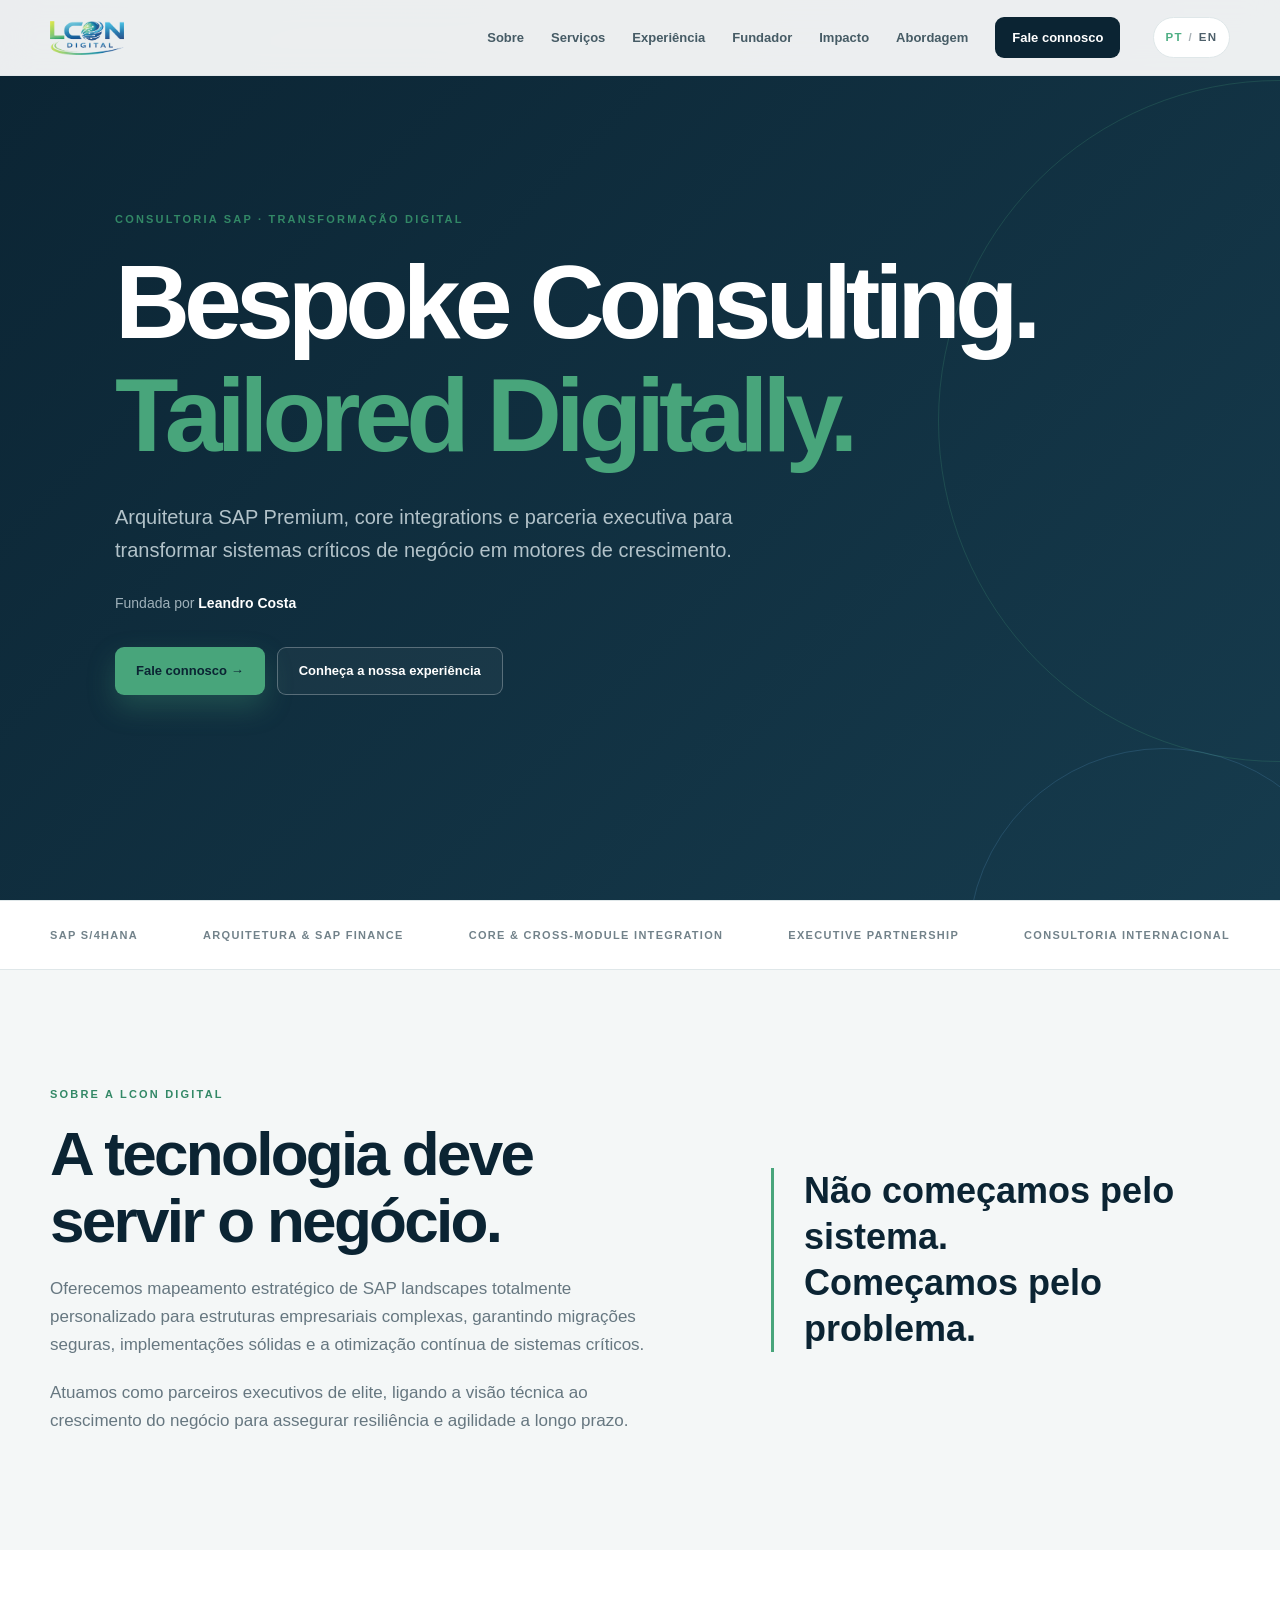
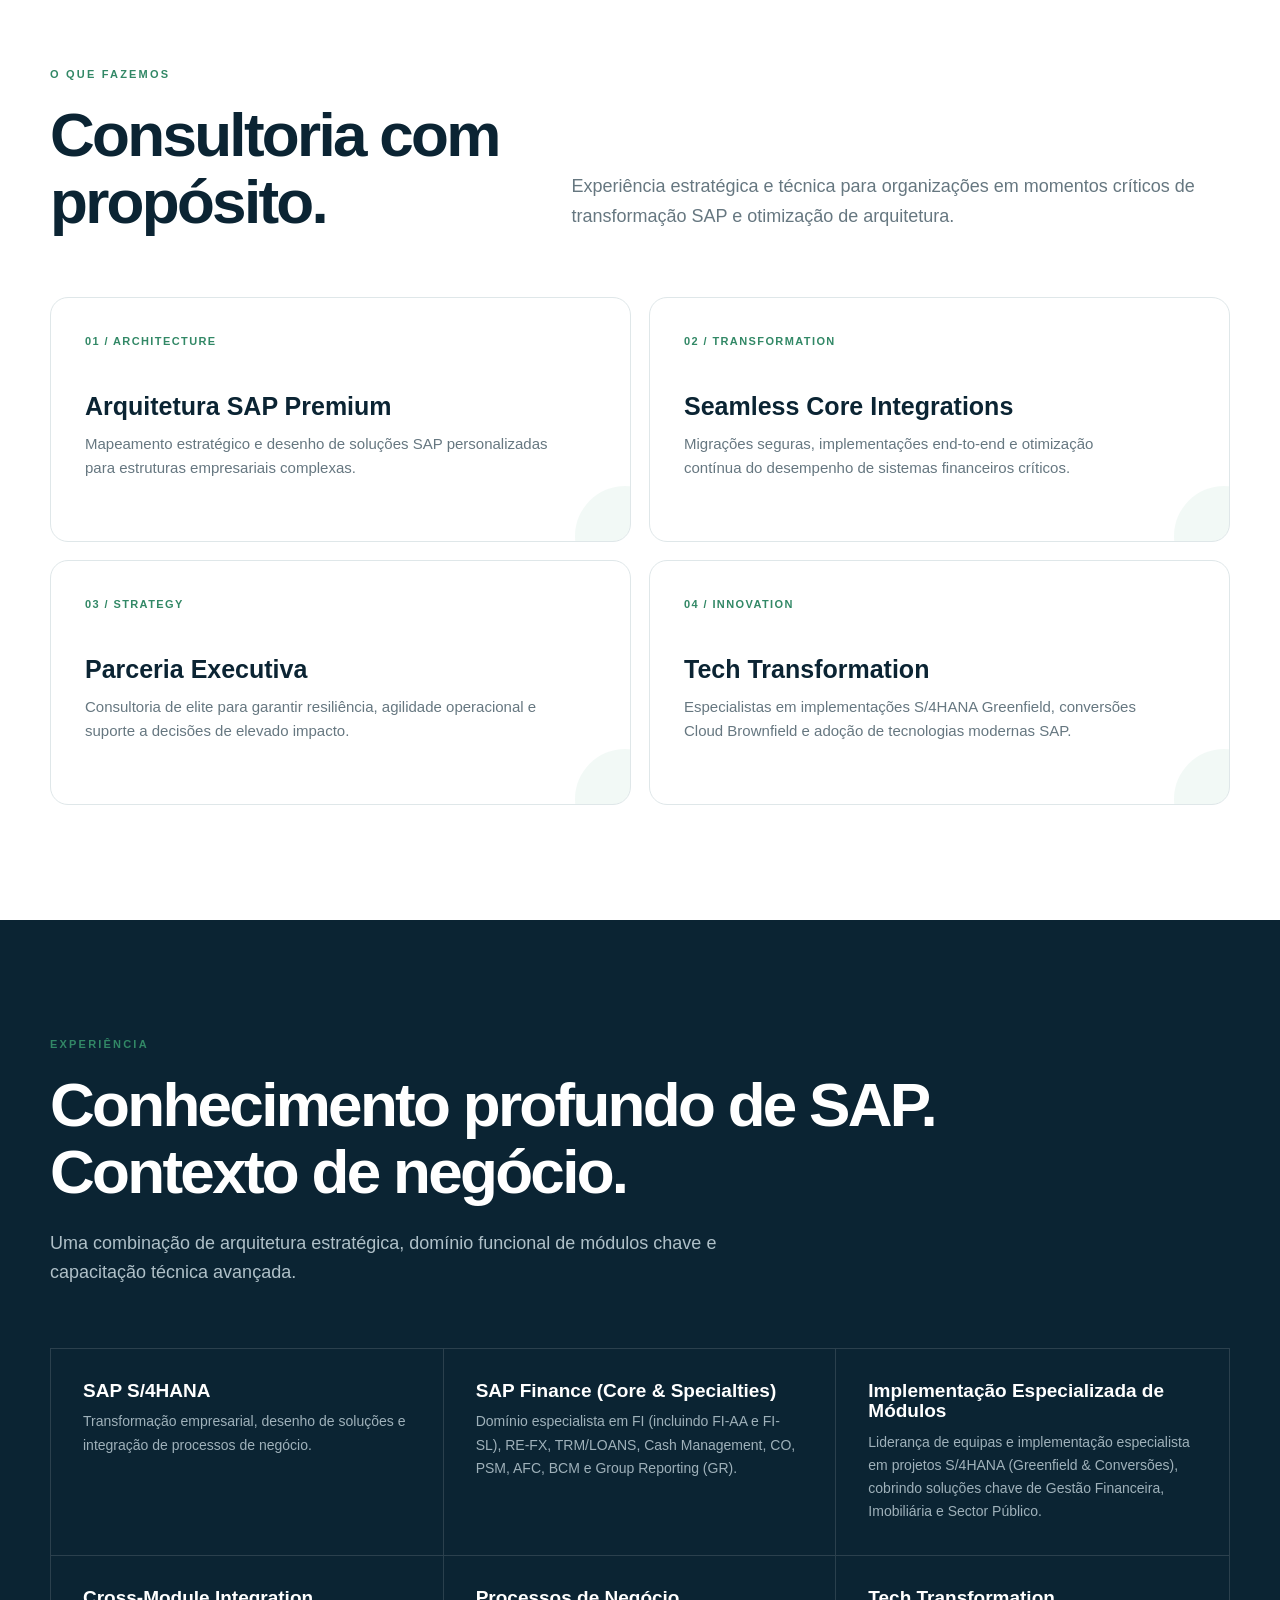
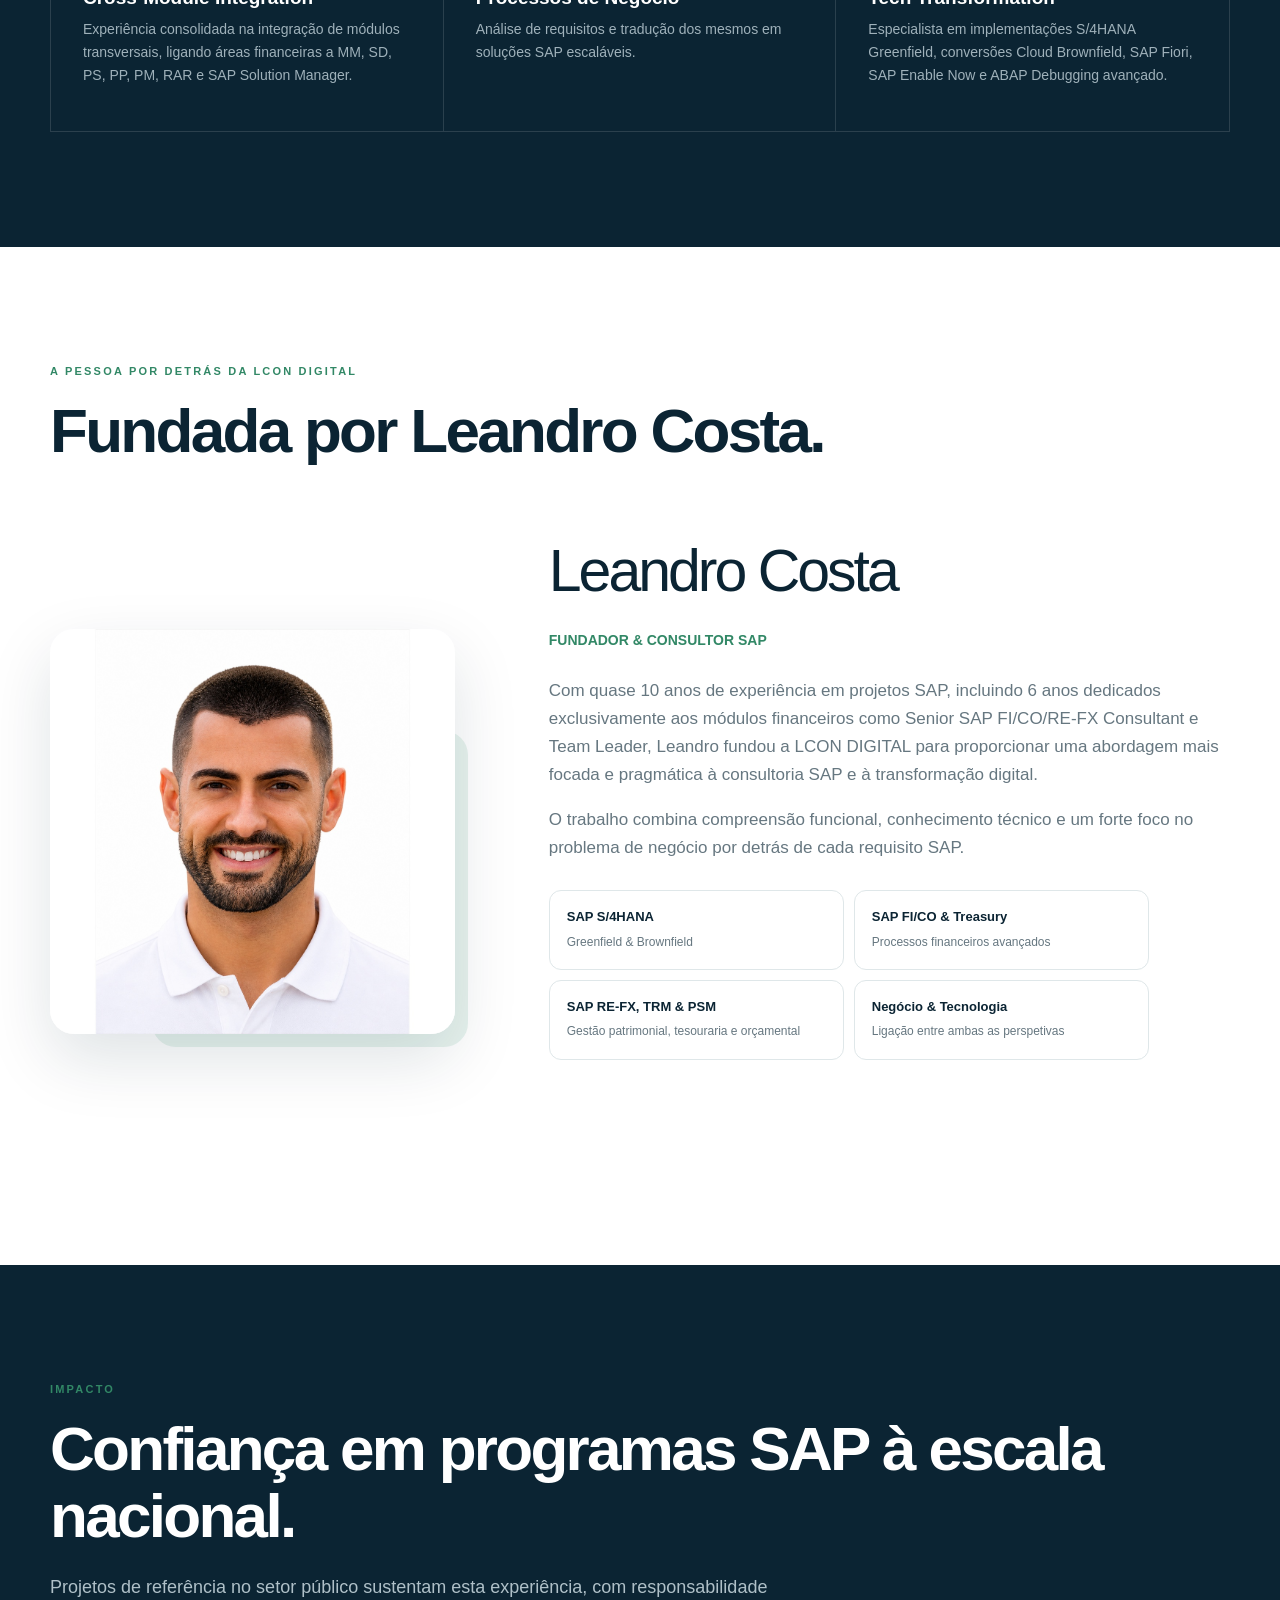
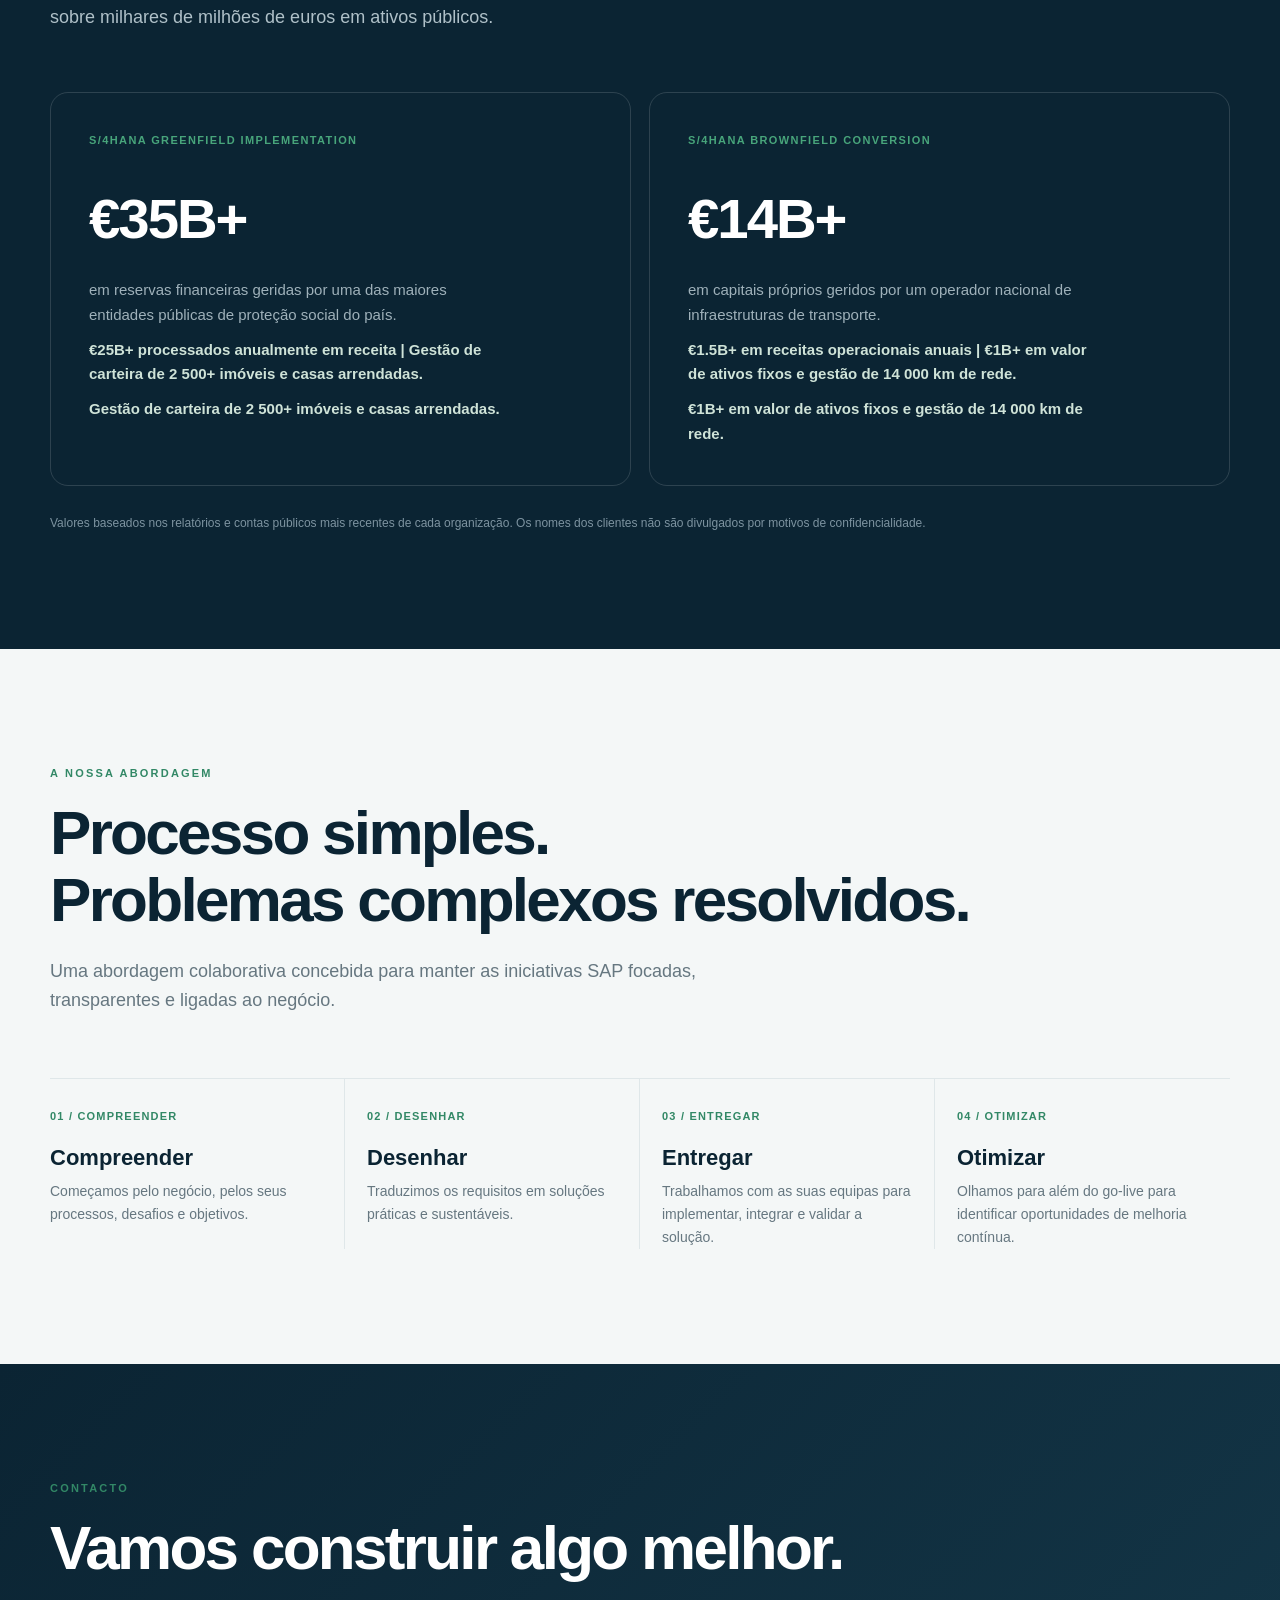
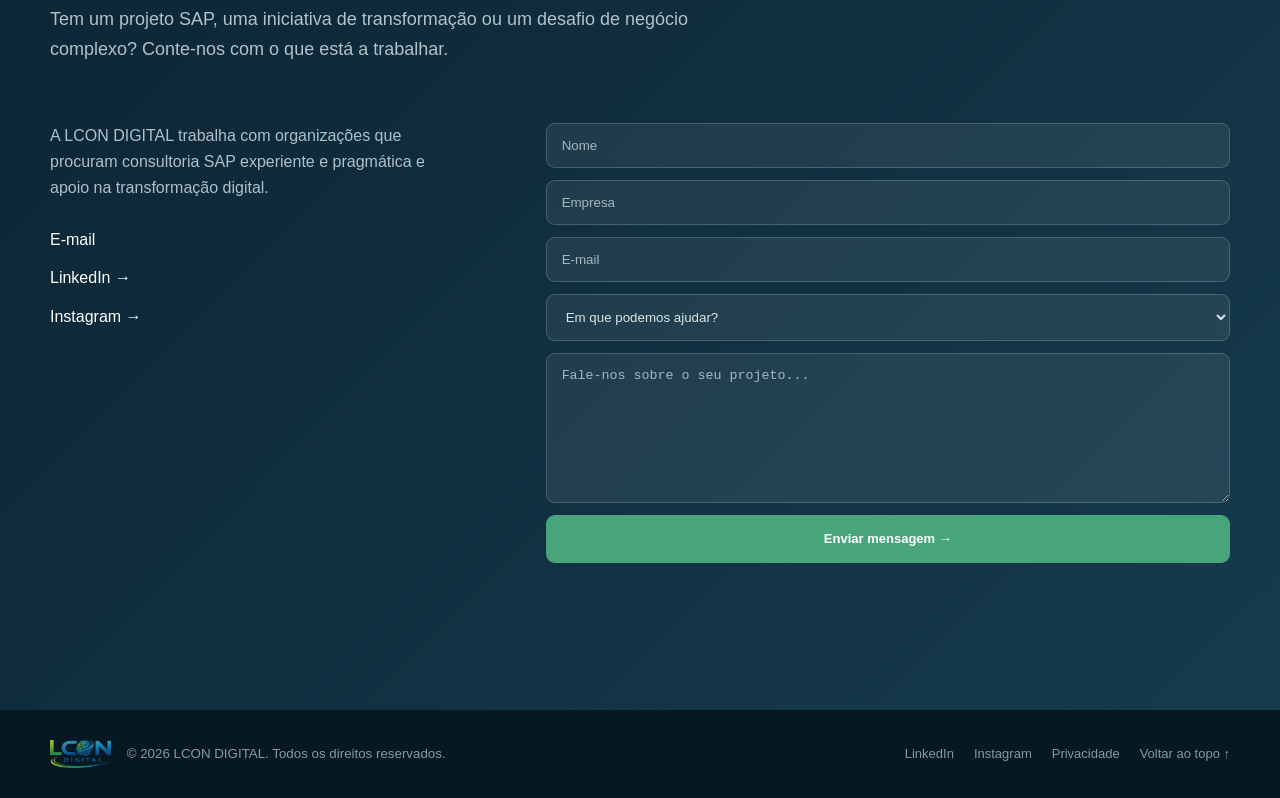
==== commit b0b58cfe: "Update index.html" ====
--- a/index.html
+++ b/index.html
@@ -35,8 +35,8 @@
 <section class="about" id="about"><div class="wrap about-grid"><div class="reveal"><div class="eyebrow" data-i18n="about.eyebrow">Sobre a LCON DIGITAL</div><h2 data-i18n="about.title">A tecnologia deve servir o negócio.</h2><p data-i18n="about.p1">Oferecemos mapeamento estratégico de SAP landscapes totalmente personalizado para estruturas empresariais complexas, garantindo migrações seguras, implementações sólidas e a otimização contínua de sistemas críticos.</p><p data-i18n="about.p2">Atuamos como parceiros executivos de elite, ligando a visão técnica ao crescimento do negócio para assegurar resiliência e agilidade a longo prazo.</p></div><div class="statement reveal" data-i18n="about.statement">Não começamos pelo sistema.<br>Começamos pelo problema.</div></div></section>
 <section id="services"><div class="wrap"><div class="service-head"><div><div class="eyebrow" data-i18n="services.eyebrow">O que fazemos</div><h2 data-i18n="services.title">Consultoria com propósito.</h2></div><p class="lead" data-i18n="services.lead">Experiência estratégica e técnica para organizações em momentos críticos de transformação SAP e otimização de arquitetura.</p></div><div class="services"><article class="service reveal"><div class="num" data-i18n="services.n1">01 / ARCHITECTURE</div><h3 data-i18n="services.h1">Arquitetura SAP Premium</h3><p data-i18n="services.p1">Mapeamento estratégico e desenho de soluções SAP personalizadas para estruturas empresariais complexas.</p></article><article class="service reveal"><div class="num" data-i18n="services.n2">02 / TRANSFORMATION</div><h3 data-i18n="services.h2">Seamless Core Integrations</h3><p data-i18n="services.p2">Migrações seguras, implementações end-to-end e otimização contínua do desempenho de sistemas financeiros críticos.</p></article><article class="service reveal"><div class="num" data-i18n="services.n3">03 / STRATEGY</div><h3 data-i18n="services.h3">Parceria Executiva</h3><p data-i18n="services.p3">Consultoria de elite para garantir resiliência, agilidade operacional e suporte a decisões de elevado impacto.</p></article><article class="service reveal"><div class="num" data-i18n="services.n4">04 / INNOVATION</div><h3 data-i18n="services.h4">Tech Transformation</h3><p data-i18n="services.p4">Especialistas em implementações S/4HANA Greenfield, conversões Cloud Brownfield e adoção de tecnologias modernas SAP.</p></article></div></div></section>
 <section class="dark" id="expertise"><div class="wrap"><div class="eyebrow" data-i18n="expertise.eyebrow">Experiência</div><h2 data-i18n="expertise.title">Conhecimento profundo de SAP.<br>Contexto de negócio.</h2><p class="lead" data-i18n="expertise.lead">Uma combinação de arquitetura estratégica, domínio funcional de módulos chave e capacitação técnica avançada.</p><div class="expertise"><article class="reveal"><h3>SAP S/4HANA</h3><p data-i18n="expertise.p1">Transformação empresarial, desenho de soluções e integração de processos de negócio.</p></article><article class="reveal"><h3 data-i18n="expertise.h2">SAP Finance (Core &amp; Specialties)</h3><p data-i18n="expertise.p2">Domínio especialista em FI (incluindo FI-AA e FI-SL), RE-FX, TRM/LOANS, Cash Management, CO, PSM, AFC, BCM e Group Reporting (GR).</p></article><article class="reveal"><h3 data-i18n="expertise.h3">Implementação Especializada de Módulos</h3><p data-i18n="expertise.p3">Liderança de equipas e implementação especialista em projetos S/4HANA (Greenfield &amp; Conversões), cobrindo soluções chave de Gestão Financeira, Imobiliária e Sector Público.</p></article><article class="reveal"><h3 data-i18n="expertise.h4">Cross-Module Integration</h3><p data-i18n="expertise.p4">Experiência consolidada na integração de módulos transversais, ligando áreas financeiras a MM, SD, PS, PP, PM, RAR e SAP Solution Manager.</p></article><article class="reveal"><h3 data-i18n="expertise.h5">Processos de Negócio</h3><p data-i18n="expertise.p5">Análise de requisitos e tradução dos mesmos em soluções SAP escaláveis.</p></article><article class="reveal"><h3 data-i18n="expertise.h6">Tech Transformation</h3><p data-i18n="expertise.p6">Especialista em implementações S/4HANA Greenfield, conversões Cloud Brownfield, SAP Fiori, SAP Enable Now e ABAP Debugging avançado.</p></article></div></div></section>
-<section class="founder-section" id="founder"><div class="wrap"><div class="eyebrow" data-i18n="founder.eyebrow">A pessoa por detrás da LCON DIGITAL</div><h2 data-i18n="founder.title">Fundada por Leandro Costa.</h2><div class="founder-grid"><div class="photo-wrap reveal"><img class="photo" src="assets/leandro-costa.jpg" alt="Leandro Costa, Fundador da LCON DIGITAL" width="1103" height="1103" loading="lazy" decoding="async"></div><div class="reveal"><div class="name">Leandro Costa</div><div class="role" data-i18n="founder.role">FUNDADOR &amp; CONSULTOR SAP</div><p class="bio" data-i18n="founder.p1">Com quase 10 anos de experiência em projetos SAP, incluindo 6 anos dedicados exclusivamente aos módulos financeiros como Senior SAP FI/CO/RE-FX Consultant e Team Leader, Leandro fundou a LCON DIGITAL para proporcionar uma abordagem mais focada e pragmática à consultoria SAP e à transformação digital.</p><p class="bio" data-i18n="founder.p2">O trabalho combina compreensão funcional, conhecimento técnico e um forte foco no problem de negócio por detrás de cada requisito SAP.</p><div class="credentials"><div class="credential"><strong>SAP S/4HANA</strong><span data-i18n="founder.c1">Greenfield &amp; Brownfield</span></div><div class="credential"><strong>SAP FI/CO &amp; Treasury</strong><span data-i18n="founder.c2">Processos financeiros avançados</span></div><div class="credential"><strong>SAP RE-FX, TRM &amp; PSM</strong><span data-i18n="founder.c3">Gestão patrimonial, tesouraria e orçamental</span></div><div class="credential"><strong data-i18n="founder.c4title">Negócio &amp; Tecnologia</strong><span data-i18n="founder.c4">Ligação entre ambas as perspetivas</span></div></div><div class="actions"><a class="btn secondary" href="https://www.linkedin.com/in/leandrombccosta/" target="_blank" rel="noopener noreferrer" data-i18n="founder.linkedin">Ver LinkedIn →</a></div></div></div></div></section>
-<section class="dark" id="impact"><div class="wrap"><div class="eyebrow" data-i18n="impact.eyebrow">Impacto</div><h2 data-i18n="impact.title">Confiança em programas SAP à escala nacional.</h2><p class="lead" data-i18n="impact.lead">Projetos de referência no setor público sustentam esta experiência, com responsabilidade sobre milhares de milhões de euros em ativos públicos.</p><div class="impact-grid"><article class="impact-card reveal"><div class="impact-tag" data-i18n="impact.tag1">S/4HANA GREENFIELD IMPLEMENTATION</div><div class="impact-figure">€35B+</div><p data-i18n="impact.desc1">em reservas financeiras geridas por uma das maiores entidades públicas de proteção social do país.</p><p class="impact-sub" data-i18n="impact.sub1">€25B+ processados anualmente em receita | Gestão de carteira de 2 500+ imóveis e casas arrendadas.</p></article><article class="impact-card reveal"><div class="impact-tag" data-i18n="impact.tag2">S/4HANA BROWNFIELD CONVERSION</div><div class="impact-figure">€14B+</div><p data-i18n="impact.desc2">em capitais próprios geridos por um operador nacional de infraestruturas de transporte.</p><p class="impact-sub" data-i18n="impact.sub2">€1.5B+ em receitas operacionais anuais | €1B+ em valor de ativos fixos e gestão de 14 000 km de rede.</p></article></div><p class="impact-note" data-i18n="impact.note">Valores baseados nos relatórios e contas públicos mais recentes de cada organização. Os nomes dos clientes não são divulgados por motivos de confidencialidade.</p></div></section>
+<section class="founder-section" id="founder"><div class="wrap"><div class="eyebrow" data-i18n="founder.eyebrow">A pessoa por detrás da LCON DIGITAL</div><h2 data-i18n="founder.title">Fundada por Leandro Costa.</h2><div class="founder-grid"><div class="photo-wrap reveal"><img class="photo" src="assets/leandro-costa.jpg" alt="Leandro Costa, Fundador da LCON DIGITAL" width="1103" height="1103" loading="lazy" decoding="async"></div><div class="reveal"><div class="name">Leandro Costa</div><div class="role" data-i18n="founder.role">FUNDADOR &amp; CONSULTOR SAP</div><p class="bio" data-i18n="founder.p1">Com quase 10 anos de experiência em projetos SAP, incluindo 6 anos dedicados exclusivamente aos módulos financeiros como Senior SAP FI/CO/RE-FX Consultant e Team Leader, Leandro fundou a LCON DIGITAL para proporcionar uma abordagem mais focada e pragmática à consultoria SAP e à transformação digital.</p><p class="bio" data-i18n="founder.p2">O trabalho combina compreensão funcional, conhecimento técnico e um forte foco no problema de negócio por detrás de cada requisito SAP.</p><div class="credentials"><div class="credential"><strong>SAP S/4HANA</strong><span data-i18n="founder.c1">Greenfield &amp; Brownfield</span></div><div class="credential"><strong>SAP FI/CO &amp; Treasury</strong><span data-i18n="founder.c2">Processos financeiros avançados</span></div><div class="credential"><strong>SAP RE-FX, TRM &amp; PSM</strong><span data-i18n="founder.c3">Gestão patrimonial, tesouraria e orçamental</span></div><div class="credential"><strong data-i18n="founder.c4title">Negócio &amp; Tecnologia</strong><span data-i18n="founder.c4">Ligação entre ambas as perspetivas</span></div></div><div class="actions"><a class="btn secondary" href="https://www.linkedin.com/in/leandrombccosta/" target="_blank" rel="noopener noreferrer" data-i18n="founder.linkedin">Ver LinkedIn →</a></div></div></div></div></section>
+<section class="dark" id="impact"><div class="wrap"><div class="eyebrow" data-i18n="impact.eyebrow">Impacto</div><h2 data-i18n="impact.title">Confiança em programas SAP à escala nacional.</h2><p class="lead" data-i18n="impact.lead">Projetos de referência no setor público sustentam esta experiência, com responsabilidade sobre milhares de milhões de euros em ativos públicos.</p><div class="impact-grid"><article class="impact-card reveal"><div class="impact-tag" data-i18n="impact.tag1">S/4HANA GREENFIELD IMPLEMENTATION</div><div class="impact-figure">€35B+</div><p data-i18n="impact.desc1">em reservas financeiras geridas por uma das maiores entidades públicas de proteção social do país.</p><p class="impact-sub" data-i18n="impact.sub1">€25B+ processados anualmente em receita.</p><p class="impact-sub" data-i18n="impact.sub1extra">Gestão de carteira de 2 500+ imóveis e casas arrendadas.</p></article><article class="impact-card reveal"><div class="impact-tag" data-i18n="impact.tag2">S/4HANA BROWNFIELD CONVERSION</div><div class="impact-figure">€14B+</div><p data-i18n="impact.desc2">em capitais próprios geridos por um operador nacional de infraestruturas de transporte.</p><p class="impact-sub" data-i18n="impact.sub2">€1.5B+ em receitas operacionais anuais.</p><p class="impact-sub" data-i18n="impact.sub2extra">€1B+ em valor de ativos fixos e gestão de 14 000 km de rede.</p></article></div><p class="impact-note" data-i18n="impact.note">Valores baseados nos relatórios e contas públicos mais recentes de cada organização. Os nomes dos clientes não são divulgados por motivos de confidencialidade.</p></div></section>
 <section class="approach" id="approach"><div class="wrap"><div class="eyebrow" data-i18n="approach.eyebrow">A nossa abordagem</div><h2 data-i18n="approach.title">Processo simples.<br>Problemas complexos resolvidos.</h2><p class="lead" data-i18n="approach.lead">Uma abordagem colaborativa concebida para manter as iniciativas SAP focadas, transparentes e ligadas ao negócio.</p><div class="steps"><div class="step reveal"><div class="stepno" data-i18n="approach.n1">01 / COMPREENDER</div><h3 data-i18n="approach.h1">Compreender</h3><p data-i18n="approach.p1">Começamos pelo negócio, pelos seus processos, desafios e objetivos.</p></div><div class="step reveal"><div class="stepno" data-i18n="approach.n2">02 / DESENHAR</div><h3 data-i18n="approach.h2">Desenhar</h3><p data-i18n="approach.p2">Traduzimos os requisitos em soluções práticas e sustentáveis.</p></div><div class="step reveal"><div class="stepno" data-i18n="approach.n3">03 / ENTREGAR</div><h3 data-i18n="approach.h3">Entregar</h3><p data-i18n="approach.p3">Trabalhamos com as suas equipas para implementar, integrar e validar a solução.</p></div><div class="step reveal"><div class="stepno" data-i18n="approach.n4">04 / OTIMIZAR</div><h3 data-i18n="approach.h4">Otimizar</h3><p data-i18n="approach.p4">Olhamos para além do go-live para identificar oportunidades de melhoria contínua.</p></div></div></div></section>
 <section class="contact" id="contact"><div class="wrap"><div class="eyebrow" data-i18n="contact.eyebrow">Contacto</div><h2 data-i18n="contact.title">Vamos construir algo melhor.</h2><p class="lead" data-i18n="contact.lead">Tem um projeto SAP, uma iniciativa de transformação ou um desafio de negócio complexo? Conte-nos com o que está a trabalhar.</p><div class="contact-grid"><div class="contact-copy reveal"><p data-i18n="contact.copy">A LCON DIGITAL trabalha com organizações que procuram consultoria SAP experiente e pragmática e apoio na transformação digital.</p><a class="contact-link" href="mailto:geral@lcon-digital.com" aria-label="Enviar-nos um e-mail" data-i18n="contact.email">E-mail</a><a class="contact-link" href="https://www.linkedin.com/company/lcondigital/" target="_blank" rel="noopener noreferrer">LinkedIn →</a><a class="contact-link" href="https://www.instagram.com/lcondigital/" target="_blank" rel="noopener noreferrer">Instagram →</a></div><form class="reveal" id="contactForm" novalidate><input name="name" type="text" placeholder="Nome" data-i18n-placeholder="form.name" autocomplete="name" required><input name="company" type="text" placeholder="Empresa" data-i18n-placeholder="form.company" autocomplete="organization"><input name="email" type="email" placeholder="E-mail" data-i18n-placeholder="form.email" autocomplete="email" required><input class="hp-field" name="website" type="text" tabindex="-1" autocomplete="off" aria-hidden="true"><select name="service"><option value="" data-i18n="form.service">Em que podemos ajudar?</option><option data-i18n="form.sapConsulting">Consultoria SAP</option><option>SAP S/4HANA</option><option data-i18n="form.financial">Transformação Financeira</option><option data-i18n="form.optimization">Otimização de Processos de Negócio</option><option data-i18n="form.advisory">Consultoria Tecnológica</option><option data-i18n="form.other">Outro</option></select><textarea name="message" placeholder="Fale-nos sobre o seu projeto..." data-i18n-placeholder="form.message" required></textarea><button class="btn" type="submit" data-i18n="form.send">Enviar mensagem →</button><p class="form-status" id="formStatus" role="status" aria-live="polite"></p></form></div></div></section>
 </main>
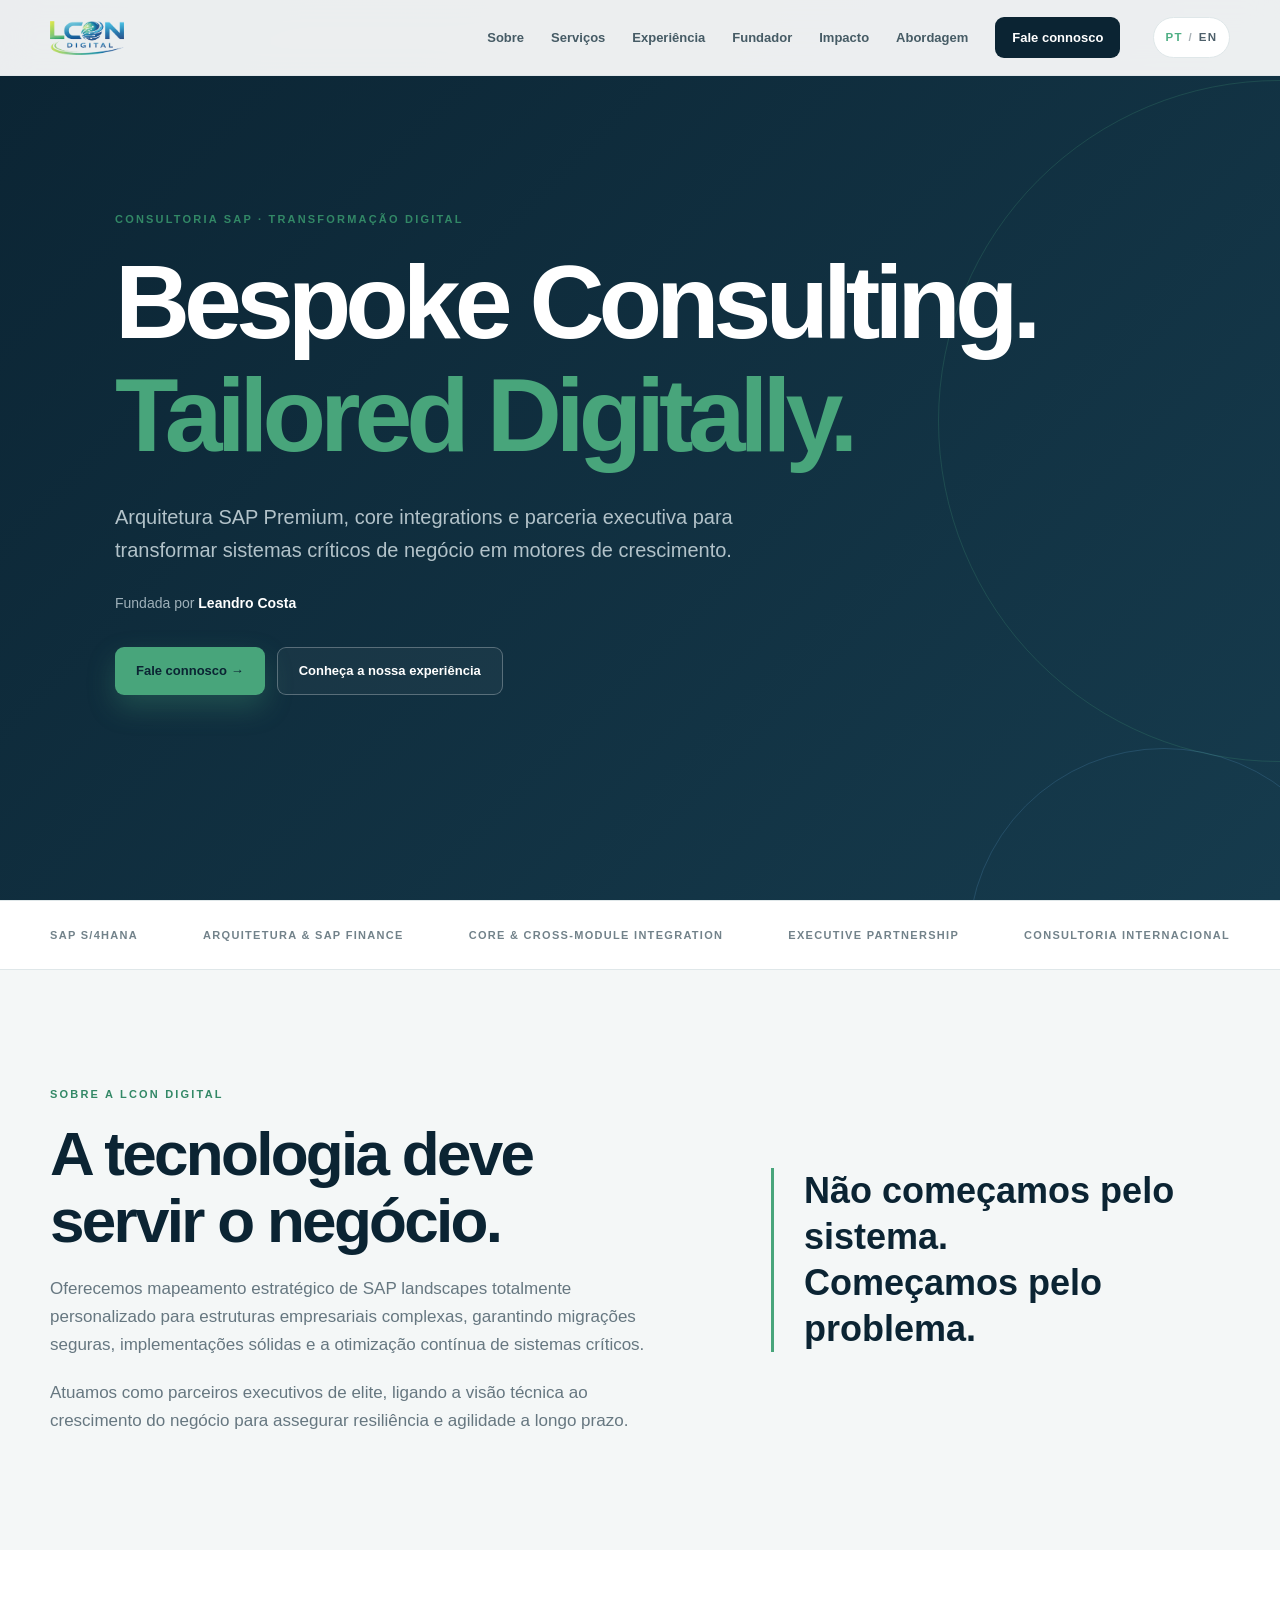
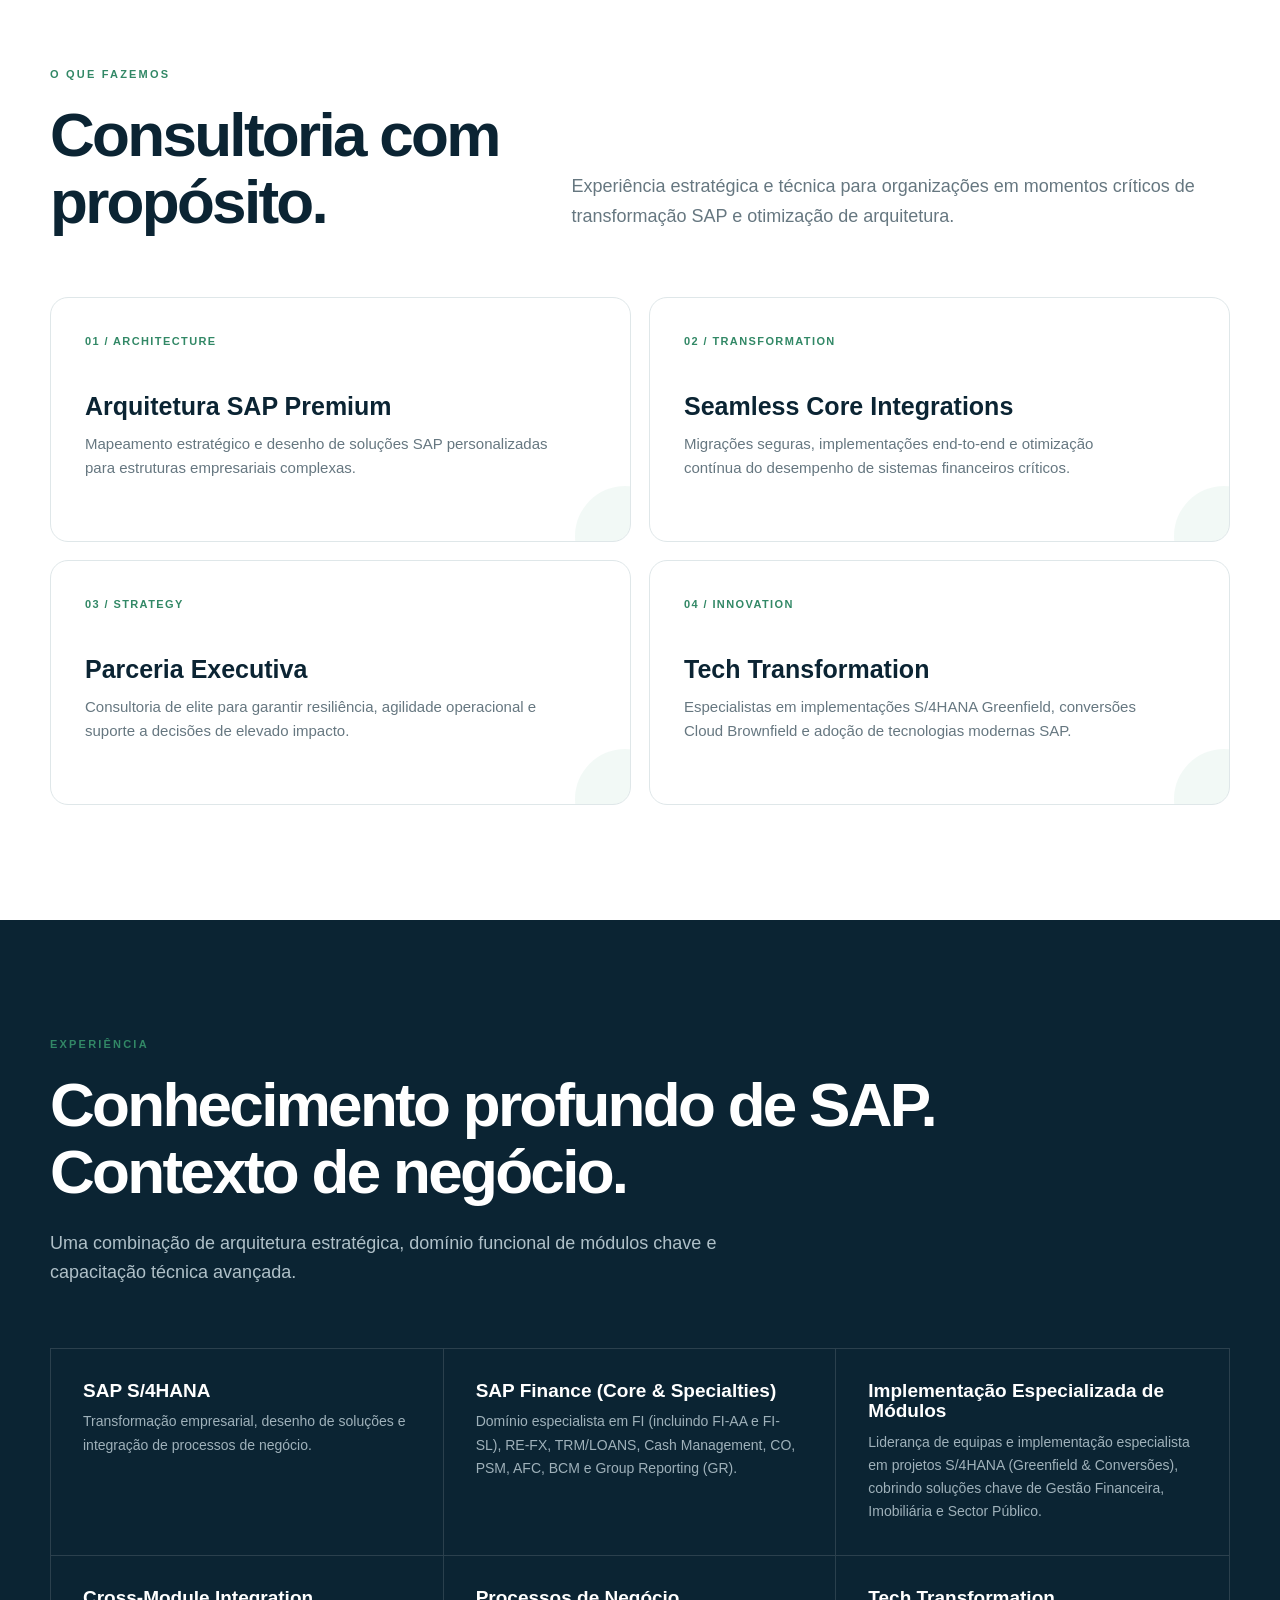
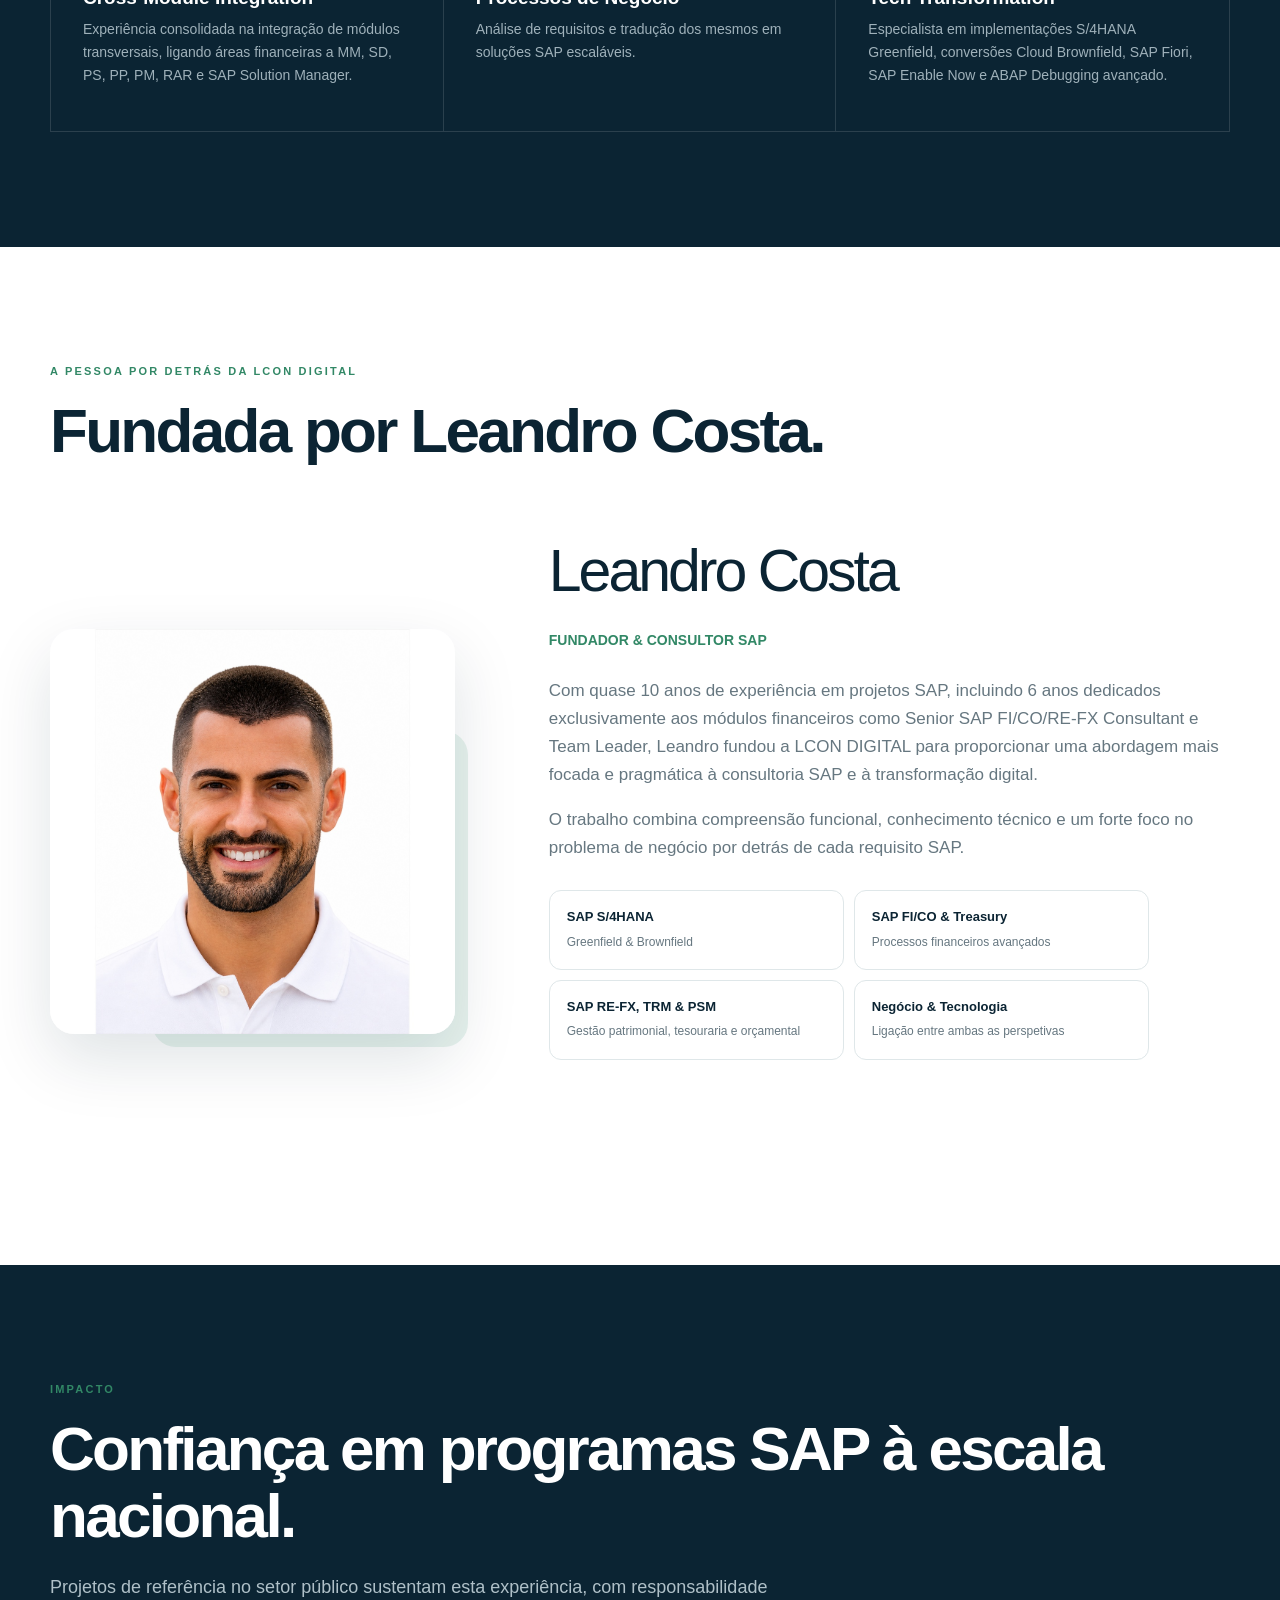
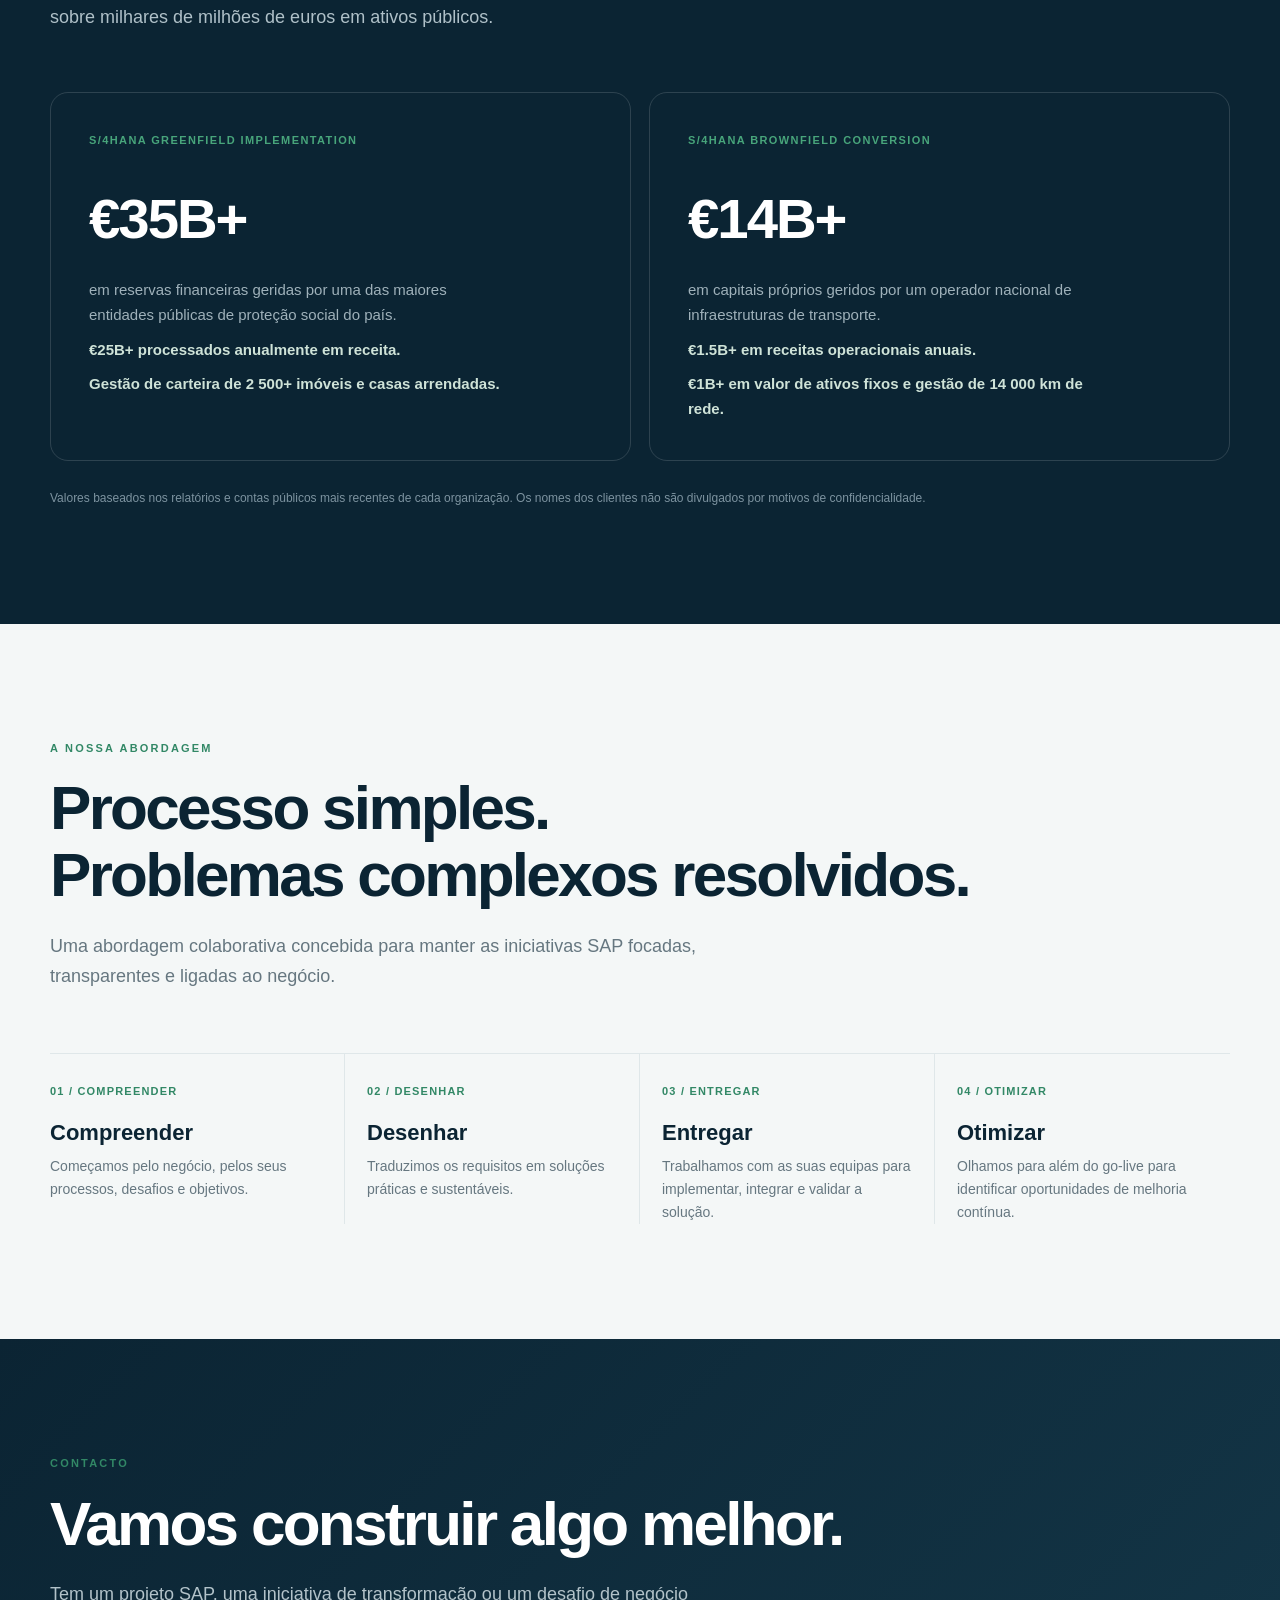
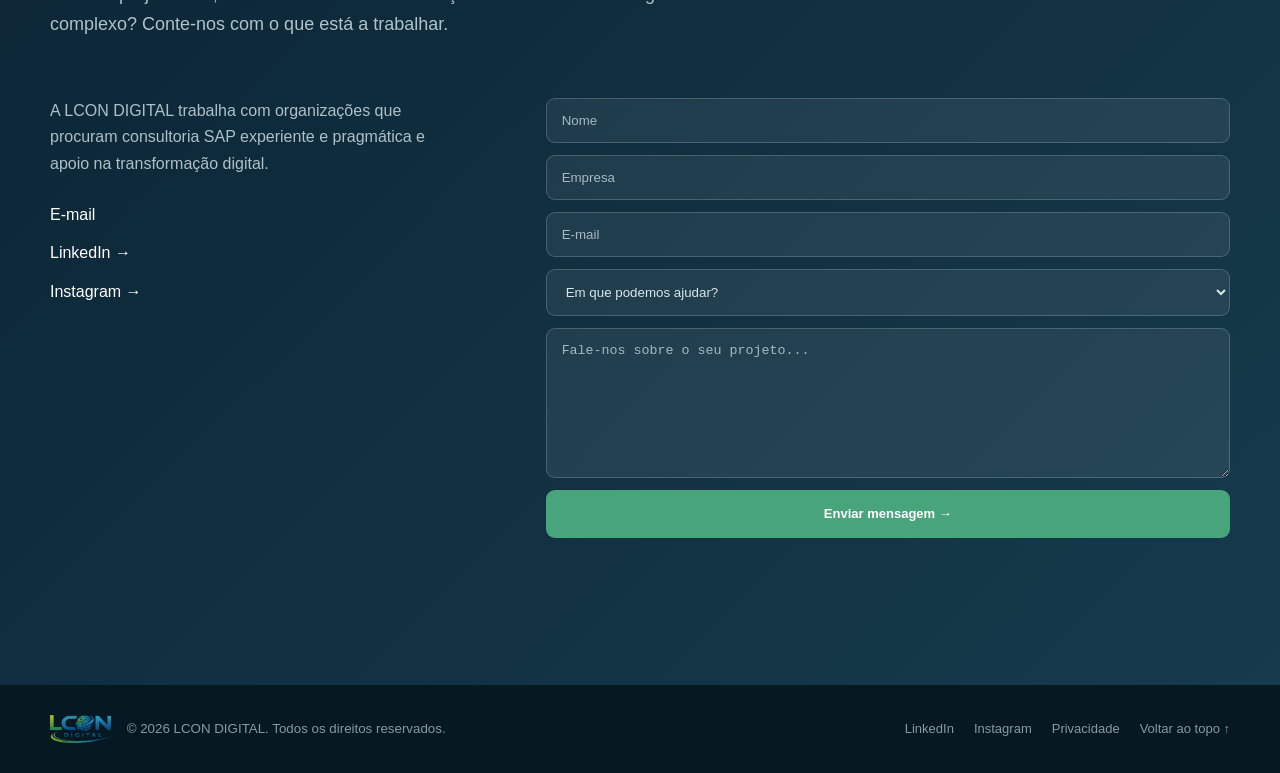
==== commit ead80211: "Add files via upload" ====
--- a/index.html
+++ b/index.html
@@ -8,6 +8,8 @@
 <meta name="author" content="LCON DIGITAL">
 <meta name="robots" content="index, follow">
 <link rel="canonical" href="https://lcon-digital.com/">
+<link rel="icon" href="/favicon.ico" sizes="any">
+<link rel="icon" type="image/png" sizes="48x48" href="/assets/favicon-48x48.png">
 <link rel="icon" type="image/png" sizes="32x32" href="/assets/favicon-32x32.png">
 <link rel="icon" type="image/png" sizes="16x16" href="/assets/favicon-16x16.png">
 <link rel="apple-touch-icon" sizes="180x180" href="/assets/apple-touch-icon.png">
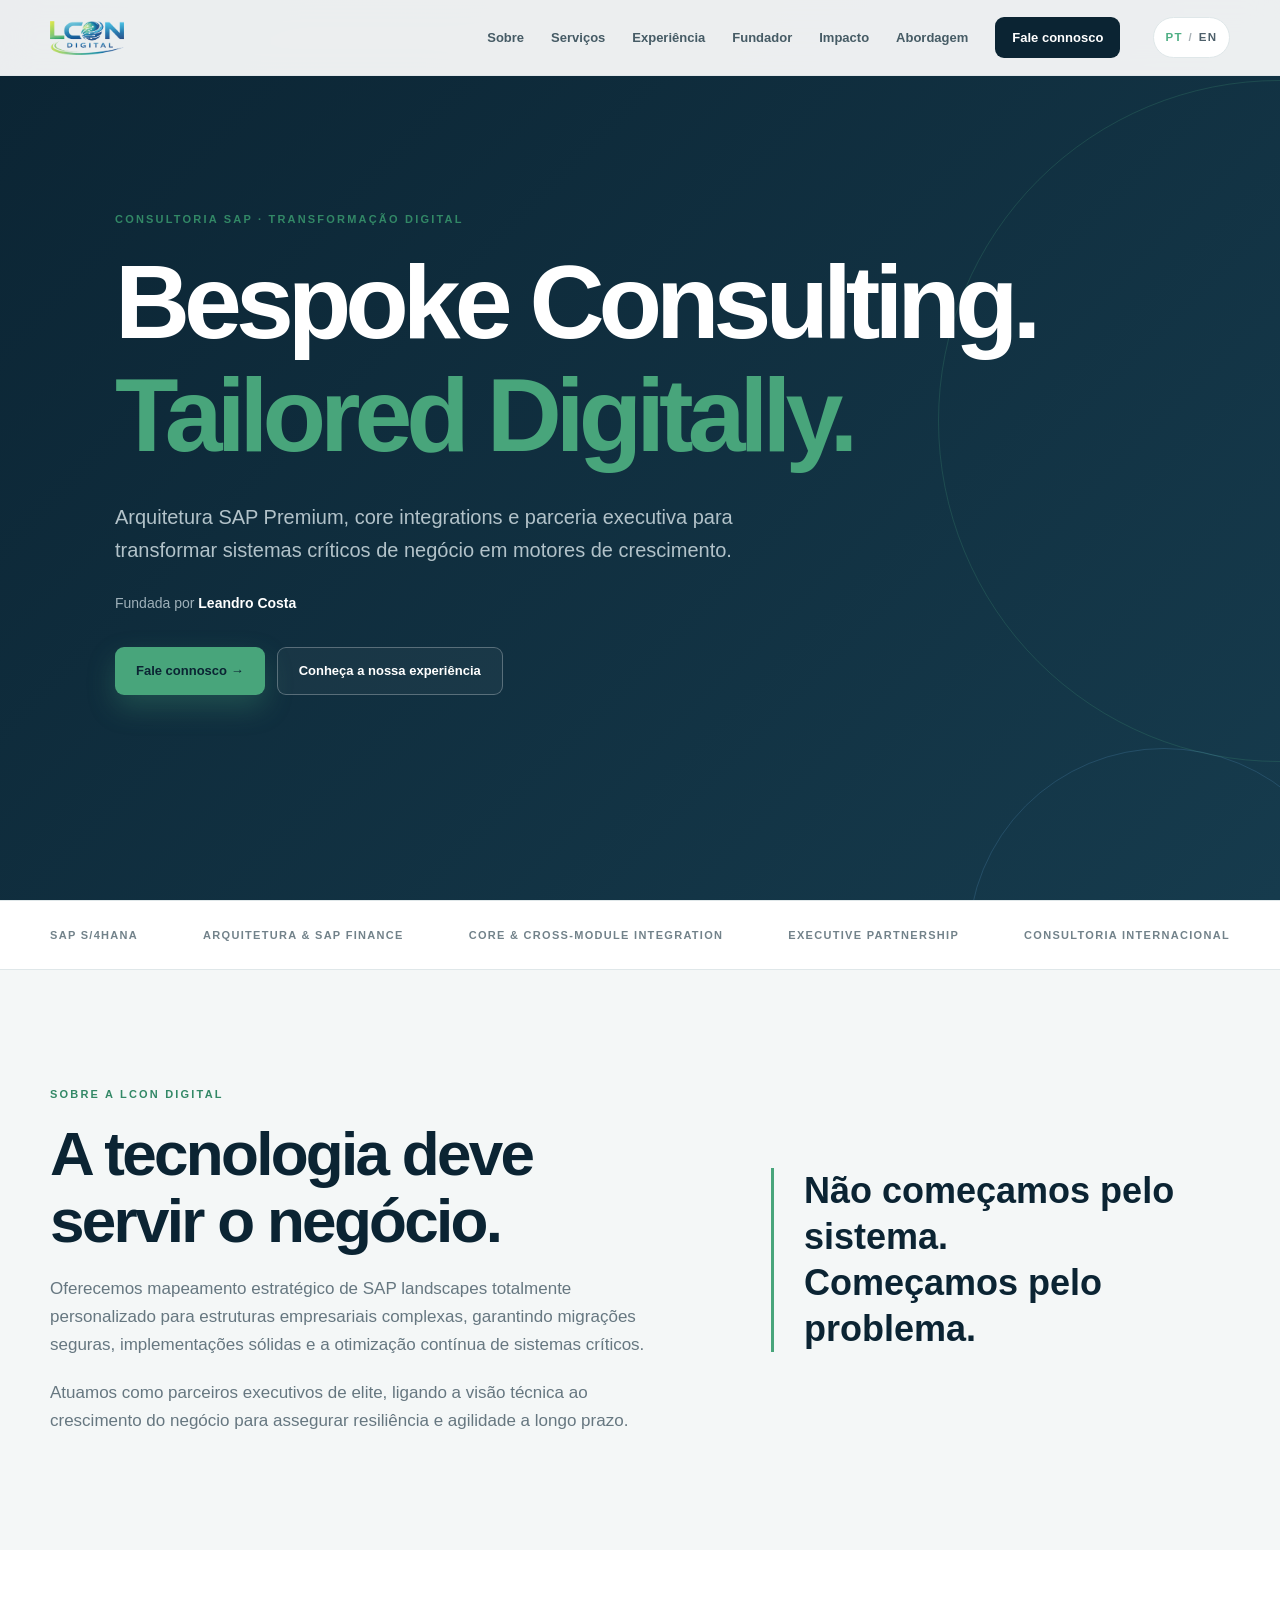
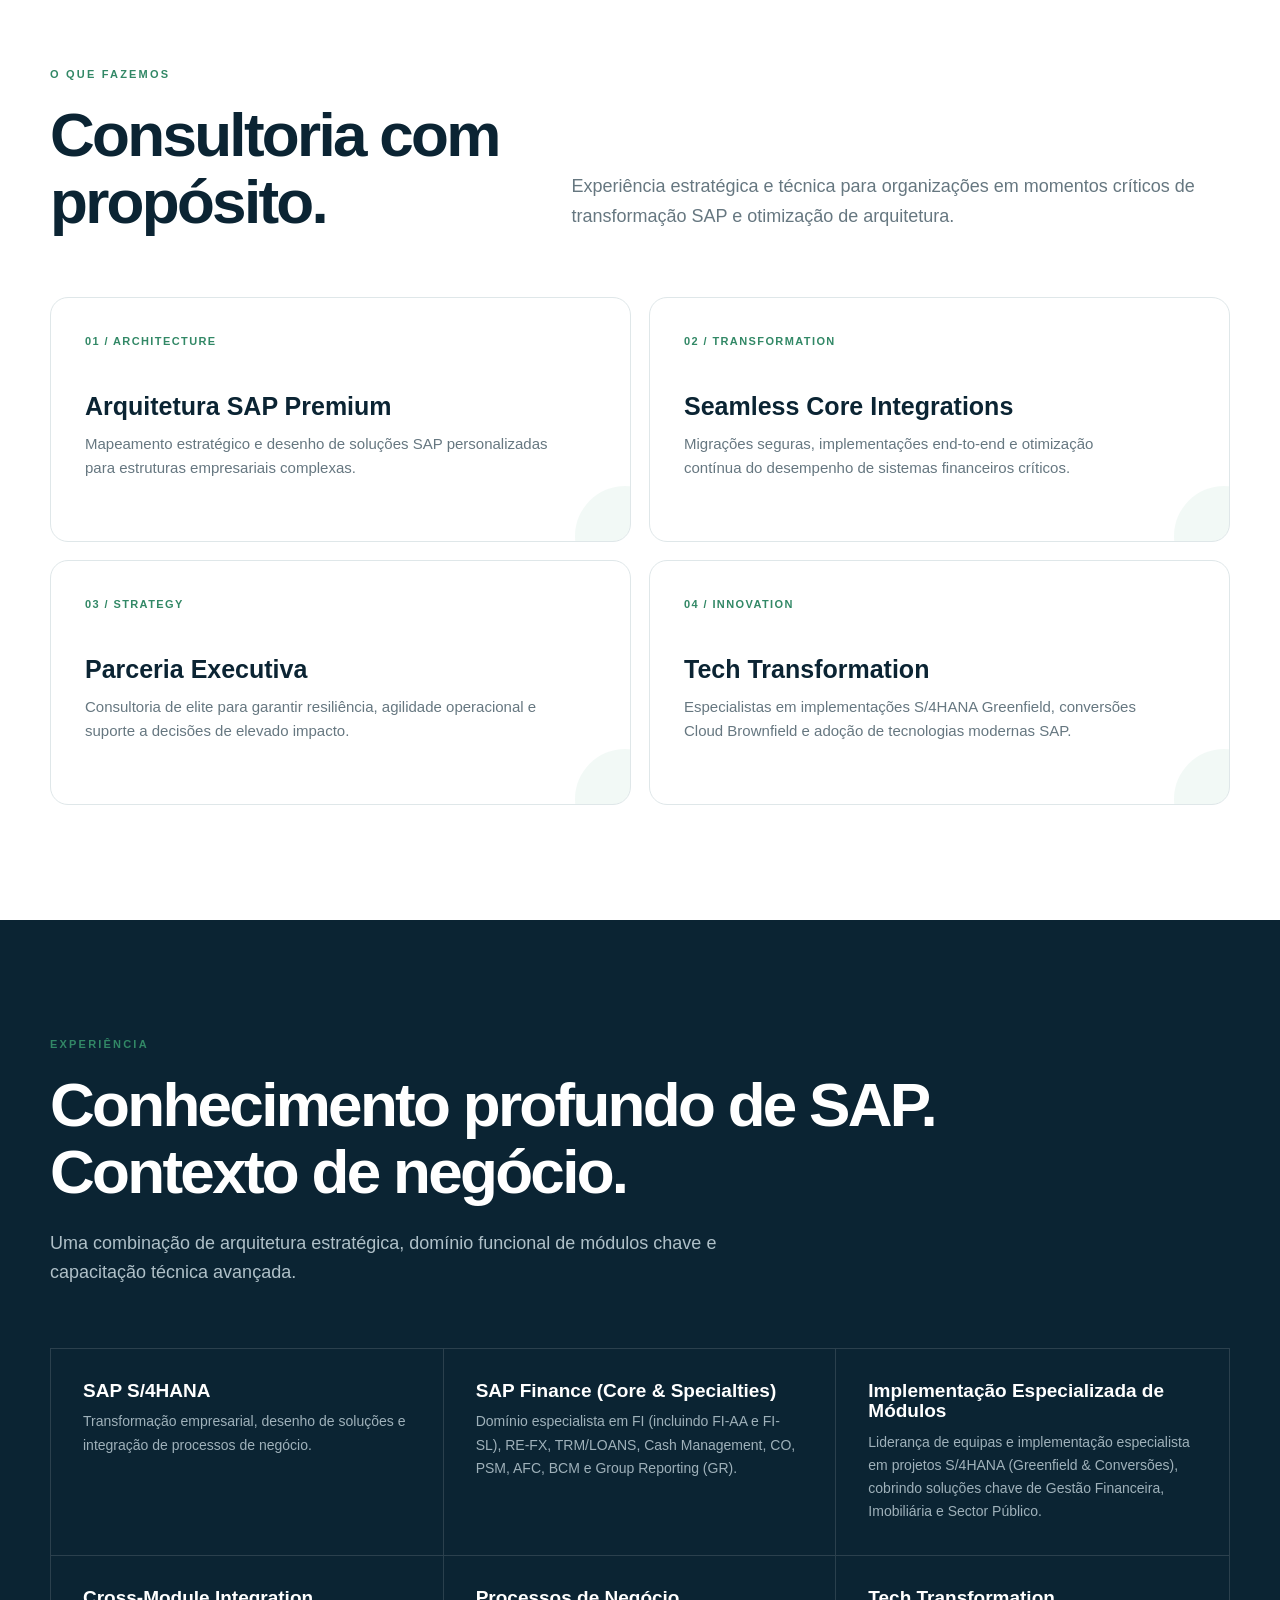
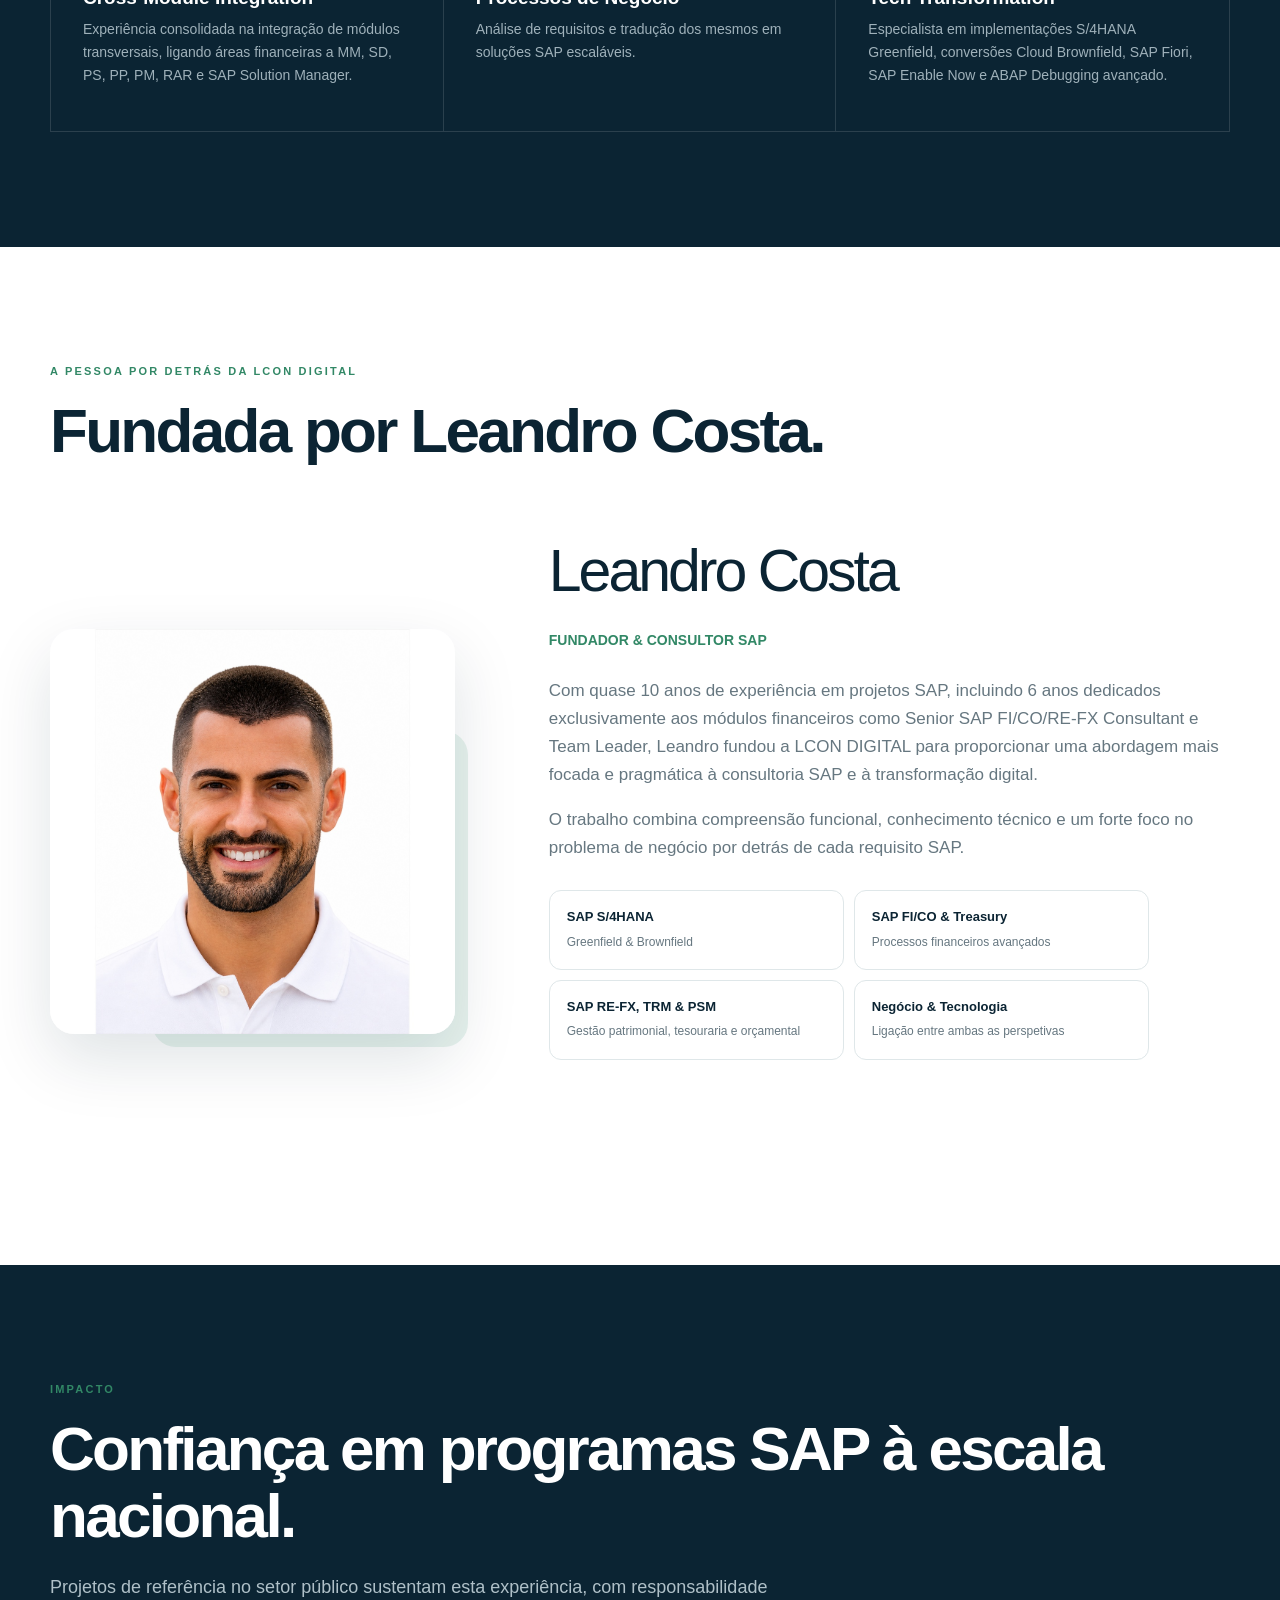
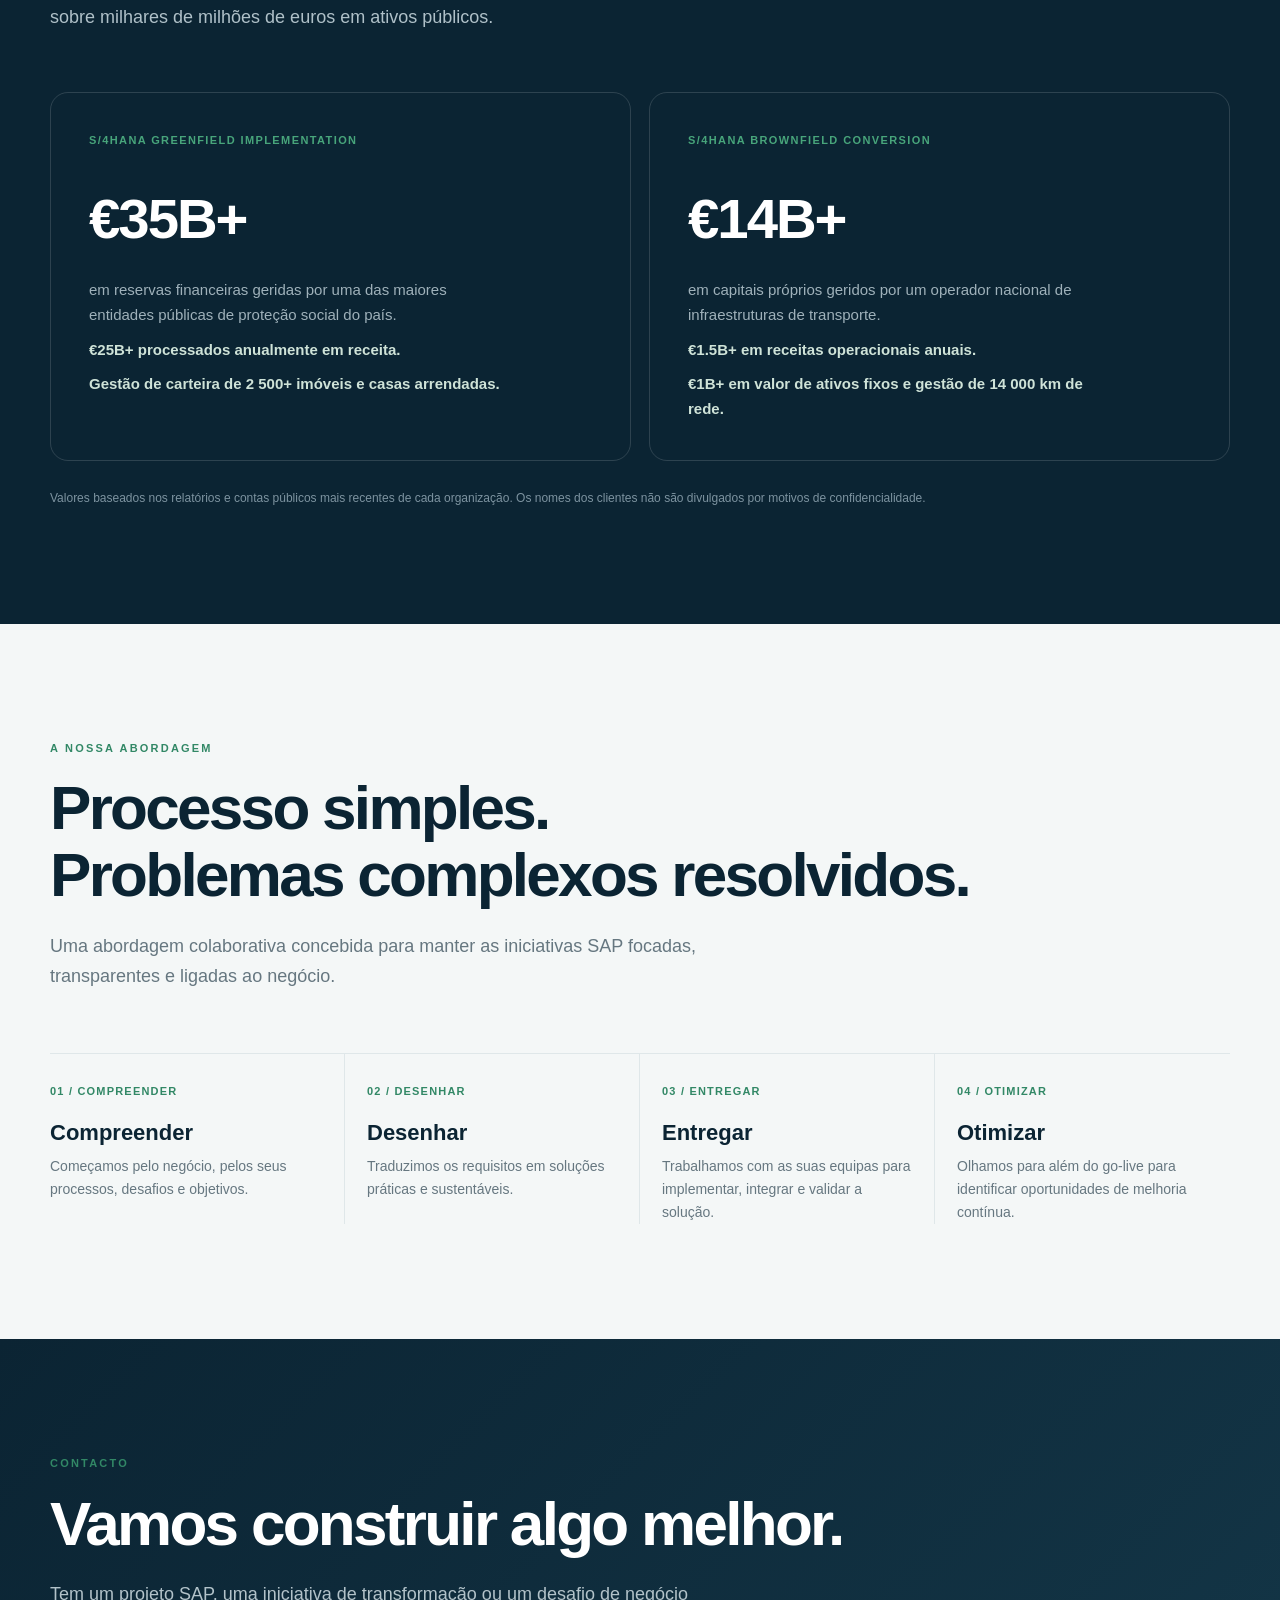
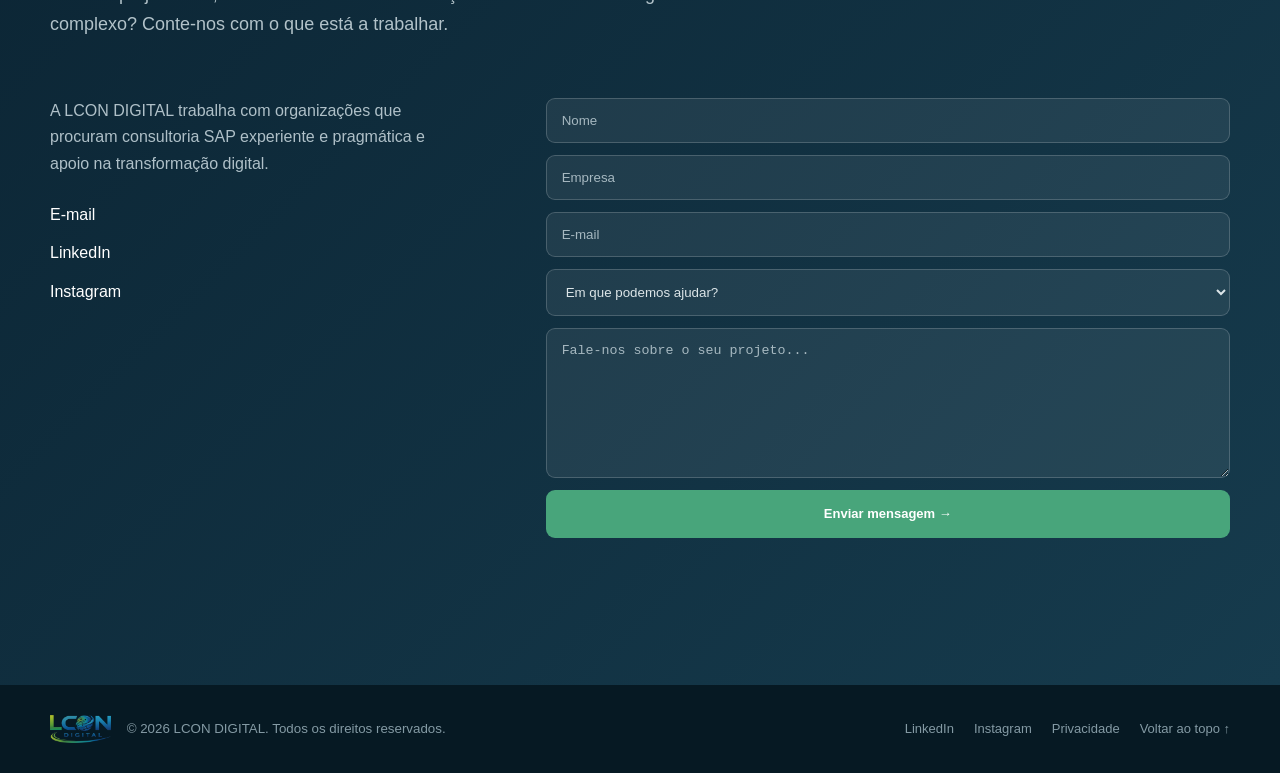
==== commit b887d340: "Add files via upload" ====
--- a/index.html
+++ b/index.html
@@ -40,7 +40,7 @@
 <section class="founder-section" id="founder"><div class="wrap"><div class="eyebrow" data-i18n="founder.eyebrow">A pessoa por detrás da LCON DIGITAL</div><h2 data-i18n="founder.title">Fundada por Leandro Costa.</h2><div class="founder-grid"><div class="photo-wrap reveal"><img class="photo" src="assets/leandro-costa.jpg" alt="Leandro Costa, Fundador da LCON DIGITAL" width="1103" height="1103" loading="lazy" decoding="async"></div><div class="reveal"><div class="name">Leandro Costa</div><div class="role" data-i18n="founder.role">FUNDADOR &amp; CONSULTOR SAP</div><p class="bio" data-i18n="founder.p1">Com quase 10 anos de experiência em projetos SAP, incluindo 6 anos dedicados exclusivamente aos módulos financeiros como Senior SAP FI/CO/RE-FX Consultant e Team Leader, Leandro fundou a LCON DIGITAL para proporcionar uma abordagem mais focada e pragmática à consultoria SAP e à transformação digital.</p><p class="bio" data-i18n="founder.p2">O trabalho combina compreensão funcional, conhecimento técnico e um forte foco no problema de negócio por detrás de cada requisito SAP.</p><div class="credentials"><div class="credential"><strong>SAP S/4HANA</strong><span data-i18n="founder.c1">Greenfield &amp; Brownfield</span></div><div class="credential"><strong>SAP FI/CO &amp; Treasury</strong><span data-i18n="founder.c2">Processos financeiros avançados</span></div><div class="credential"><strong>SAP RE-FX, TRM &amp; PSM</strong><span data-i18n="founder.c3">Gestão patrimonial, tesouraria e orçamental</span></div><div class="credential"><strong data-i18n="founder.c4title">Negócio &amp; Tecnologia</strong><span data-i18n="founder.c4">Ligação entre ambas as perspetivas</span></div></div><div class="actions"><a class="btn secondary" href="https://www.linkedin.com/in/leandrombccosta/" target="_blank" rel="noopener noreferrer" data-i18n="founder.linkedin">Ver LinkedIn →</a></div></div></div></div></section>
 <section class="dark" id="impact"><div class="wrap"><div class="eyebrow" data-i18n="impact.eyebrow">Impacto</div><h2 data-i18n="impact.title">Confiança em programas SAP à escala nacional.</h2><p class="lead" data-i18n="impact.lead">Projetos de referência no setor público sustentam esta experiência, com responsabilidade sobre milhares de milhões de euros em ativos públicos.</p><div class="impact-grid"><article class="impact-card reveal"><div class="impact-tag" data-i18n="impact.tag1">S/4HANA GREENFIELD IMPLEMENTATION</div><div class="impact-figure">€35B+</div><p data-i18n="impact.desc1">em reservas financeiras geridas por uma das maiores entidades públicas de proteção social do país.</p><p class="impact-sub" data-i18n="impact.sub1">€25B+ processados anualmente em receita.</p><p class="impact-sub" data-i18n="impact.sub1extra">Gestão de carteira de 2 500+ imóveis e casas arrendadas.</p></article><article class="impact-card reveal"><div class="impact-tag" data-i18n="impact.tag2">S/4HANA BROWNFIELD CONVERSION</div><div class="impact-figure">€14B+</div><p data-i18n="impact.desc2">em capitais próprios geridos por um operador nacional de infraestruturas de transporte.</p><p class="impact-sub" data-i18n="impact.sub2">€1.5B+ em receitas operacionais anuais.</p><p class="impact-sub" data-i18n="impact.sub2extra">€1B+ em valor de ativos fixos e gestão de 14 000 km de rede.</p></article></div><p class="impact-note" data-i18n="impact.note">Valores baseados nos relatórios e contas públicos mais recentes de cada organização. Os nomes dos clientes não são divulgados por motivos de confidencialidade.</p></div></section>
 <section class="approach" id="approach"><div class="wrap"><div class="eyebrow" data-i18n="approach.eyebrow">A nossa abordagem</div><h2 data-i18n="approach.title">Processo simples.<br>Problemas complexos resolvidos.</h2><p class="lead" data-i18n="approach.lead">Uma abordagem colaborativa concebida para manter as iniciativas SAP focadas, transparentes e ligadas ao negócio.</p><div class="steps"><div class="step reveal"><div class="stepno" data-i18n="approach.n1">01 / COMPREENDER</div><h3 data-i18n="approach.h1">Compreender</h3><p data-i18n="approach.p1">Começamos pelo negócio, pelos seus processos, desafios e objetivos.</p></div><div class="step reveal"><div class="stepno" data-i18n="approach.n2">02 / DESENHAR</div><h3 data-i18n="approach.h2">Desenhar</h3><p data-i18n="approach.p2">Traduzimos os requisitos em soluções práticas e sustentáveis.</p></div><div class="step reveal"><div class="stepno" data-i18n="approach.n3">03 / ENTREGAR</div><h3 data-i18n="approach.h3">Entregar</h3><p data-i18n="approach.p3">Trabalhamos com as suas equipas para implementar, integrar e validar a solução.</p></div><div class="step reveal"><div class="stepno" data-i18n="approach.n4">04 / OTIMIZAR</div><h3 data-i18n="approach.h4">Otimizar</h3><p data-i18n="approach.p4">Olhamos para além do go-live para identificar oportunidades de melhoria contínua.</p></div></div></div></section>
-<section class="contact" id="contact"><div class="wrap"><div class="eyebrow" data-i18n="contact.eyebrow">Contacto</div><h2 data-i18n="contact.title">Vamos construir algo melhor.</h2><p class="lead" data-i18n="contact.lead">Tem um projeto SAP, uma iniciativa de transformação ou um desafio de negócio complexo? Conte-nos com o que está a trabalhar.</p><div class="contact-grid"><div class="contact-copy reveal"><p data-i18n="contact.copy">A LCON DIGITAL trabalha com organizações que procuram consultoria SAP experiente e pragmática e apoio na transformação digital.</p><a class="contact-link" href="mailto:geral@lcon-digital.com" aria-label="Enviar-nos um e-mail" data-i18n="contact.email">E-mail</a><a class="contact-link" href="https://www.linkedin.com/company/lcondigital/" target="_blank" rel="noopener noreferrer">LinkedIn →</a><a class="contact-link" href="https://www.instagram.com/lcondigital/" target="_blank" rel="noopener noreferrer">Instagram →</a></div><form class="reveal" id="contactForm" novalidate><input name="name" type="text" placeholder="Nome" data-i18n-placeholder="form.name" autocomplete="name" required><input name="company" type="text" placeholder="Empresa" data-i18n-placeholder="form.company" autocomplete="organization"><input name="email" type="email" placeholder="E-mail" data-i18n-placeholder="form.email" autocomplete="email" required><input class="hp-field" name="website" type="text" tabindex="-1" autocomplete="off" aria-hidden="true"><select name="service"><option value="" data-i18n="form.service">Em que podemos ajudar?</option><option data-i18n="form.sapConsulting">Consultoria SAP</option><option>SAP S/4HANA</option><option data-i18n="form.financial">Transformação Financeira</option><option data-i18n="form.optimization">Otimização de Processos de Negócio</option><option data-i18n="form.advisory">Consultoria Tecnológica</option><option data-i18n="form.other">Outro</option></select><textarea name="message" placeholder="Fale-nos sobre o seu projeto..." data-i18n-placeholder="form.message" required></textarea><button class="btn" type="submit" data-i18n="form.send">Enviar mensagem →</button><p class="form-status" id="formStatus" role="status" aria-live="polite"></p></form></div></div></section>
+<section class="contact" id="contact"><div class="wrap"><div class="eyebrow" data-i18n="contact.eyebrow">Contacto</div><h2 data-i18n="contact.title">Vamos construir algo melhor.</h2><p class="lead" data-i18n="contact.lead">Tem um projeto SAP, uma iniciativa de transformação ou um desafio de negócio complexo? Conte-nos com o que está a trabalhar.</p><div class="contact-grid"><div class="contact-copy reveal"><p data-i18n="contact.copy">A LCON DIGITAL trabalha com organizações que procuram consultoria SAP experiente e pragmática e apoio na transformação digital.</p><a class="contact-link" href="mailto:geral@lcon-digital.com" aria-label="Enviar-nos um e-mail" data-i18n="contact.email">E-mail</a><a class="contact-link" href="https://www.linkedin.com/company/lcondigital/" target="_blank" rel="noopener noreferrer">LinkedIn</a><a class="contact-link" href="https://www.instagram.com/lcondigital/" target="_blank" rel="noopener noreferrer">Instagram</a></div><form class="reveal" id="contactForm" novalidate><input name="name" type="text" placeholder="Nome" data-i18n-placeholder="form.name" autocomplete="name" required><input name="company" type="text" placeholder="Empresa" data-i18n-placeholder="form.company" autocomplete="organization"><input name="email" type="email" placeholder="E-mail" data-i18n-placeholder="form.email" autocomplete="email" required><input class="hp-field" name="website" type="text" tabindex="-1" autocomplete="off" aria-hidden="true"><select name="service"><option value="" data-i18n="form.service">Em que podemos ajudar?</option><option data-i18n="form.sapConsulting">Consultoria SAP</option><option>SAP S/4HANA</option><option data-i18n="form.financial">Transformação Financeira</option><option data-i18n="form.optimization">Otimização de Processos de Negócio</option><option data-i18n="form.advisory">Consultoria Tecnológica</option><option data-i18n="form.other">Outro</option></select><textarea name="message" placeholder="Fale-nos sobre o seu projeto..." data-i18n-placeholder="form.message" required></textarea><button class="btn" type="submit" data-i18n="form.send">Enviar mensagem →</button><p class="form-status" id="formStatus" role="status" aria-live="polite"></p></form></div></div></section>
 </main>
 <footer><div class="wrap footer"><div class="footer-brand"><img src="/assets/logo.png" alt="LCON DIGITAL" class="footer-logo"><small data-i18n="footer.copyright">© 2026 LCON DIGITAL. Todos os direitos reservados.</small></div><div class="footer-links"><a href="https://www.linkedin.com/company/lcondigital/" target="_blank" rel="noopener noreferrer">LinkedIn</a><a href="https://www.instagram.com/lcondigital/" target="_blank" rel="noopener noreferrer">Instagram</a><a href="/privacy.html">Privacidade</a><a href="#top" data-i18n="footer.top">Voltar ao topo ↑</a></div></div></footer>
 <script src="/assets/main.js?v=4" defer></script>
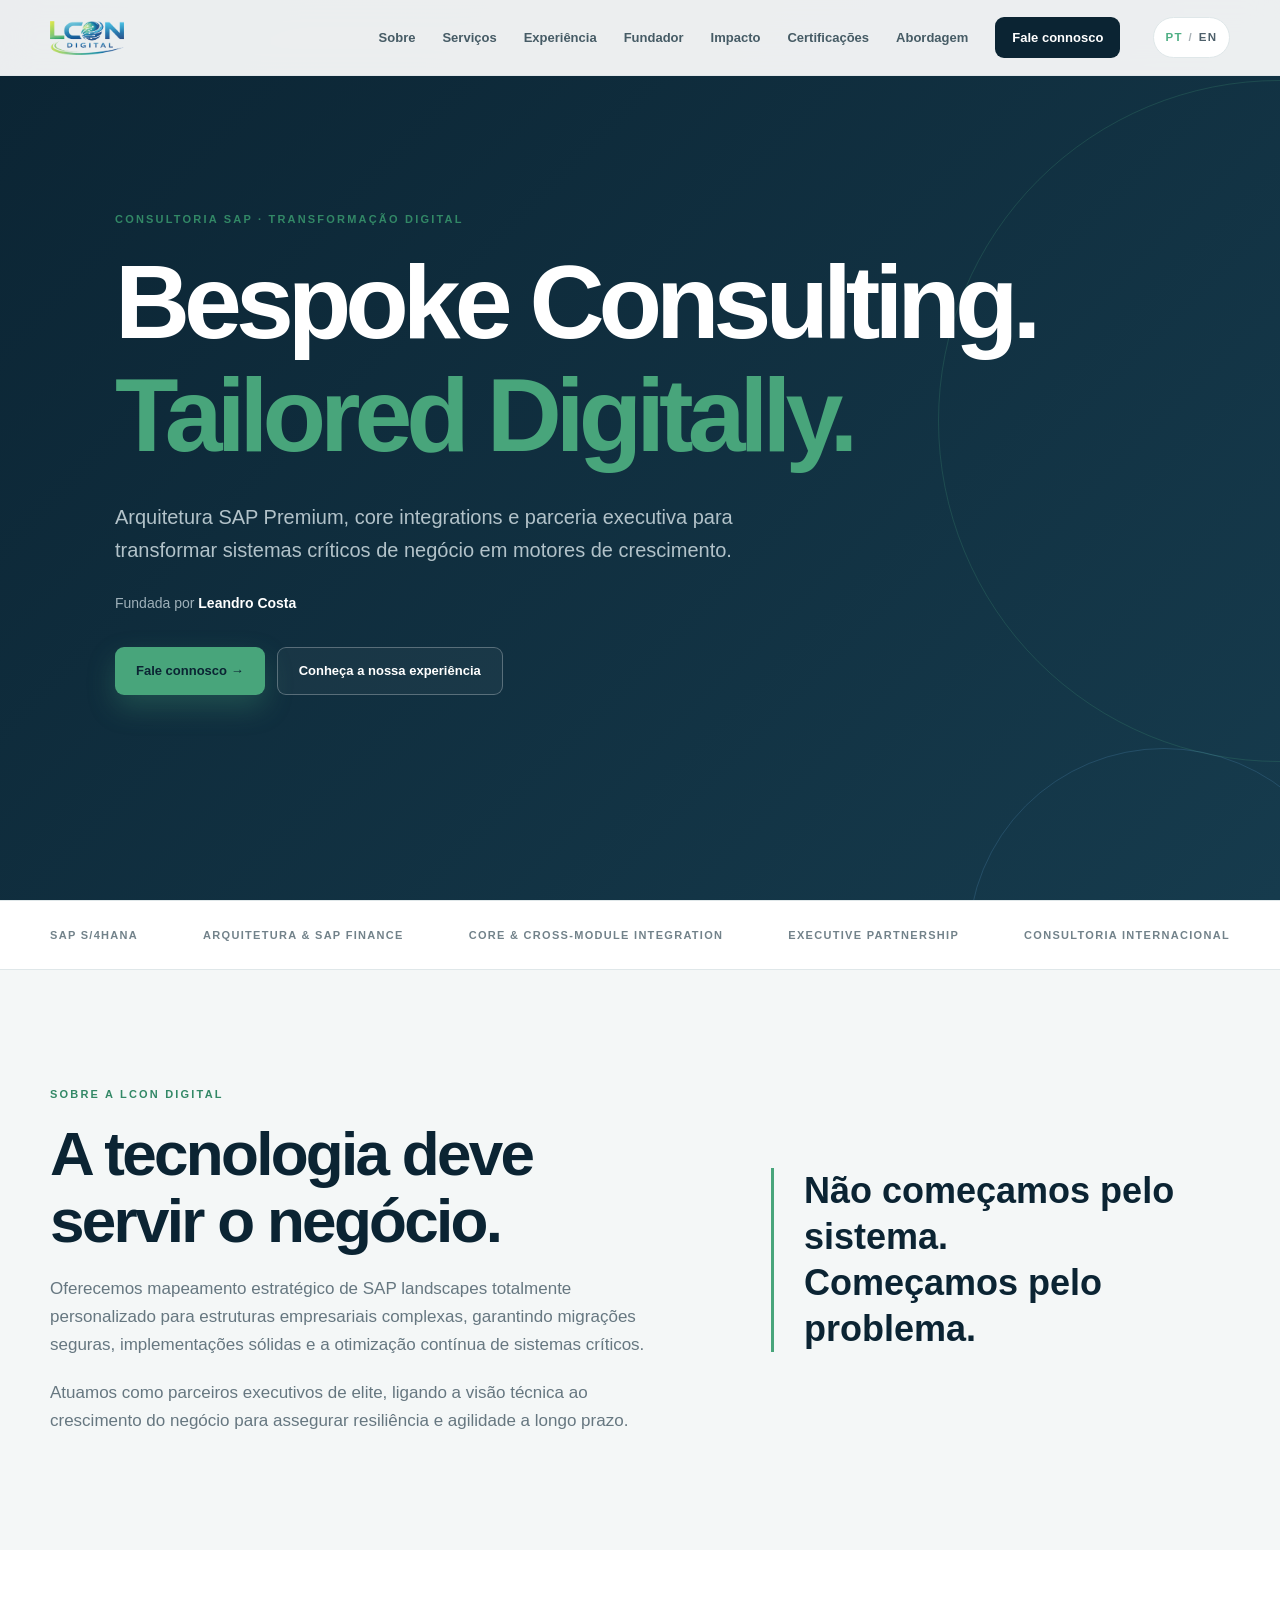
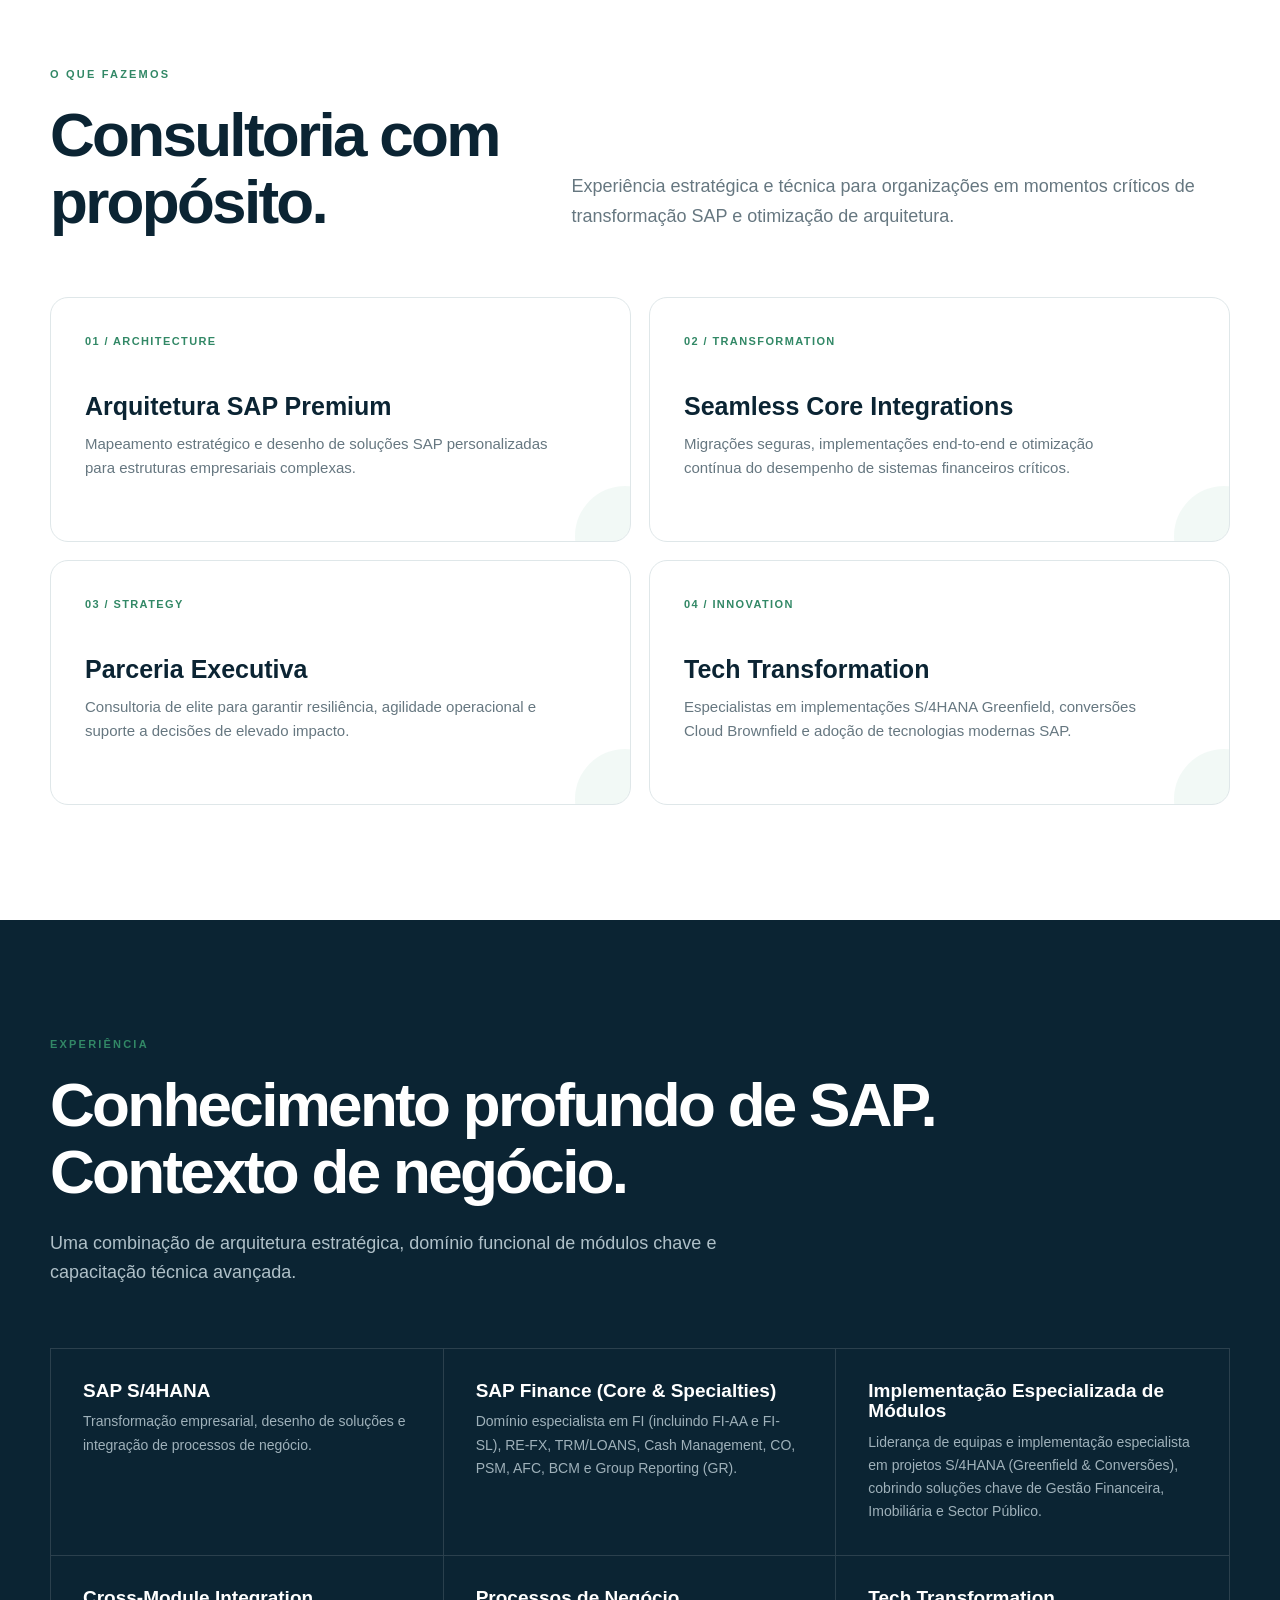
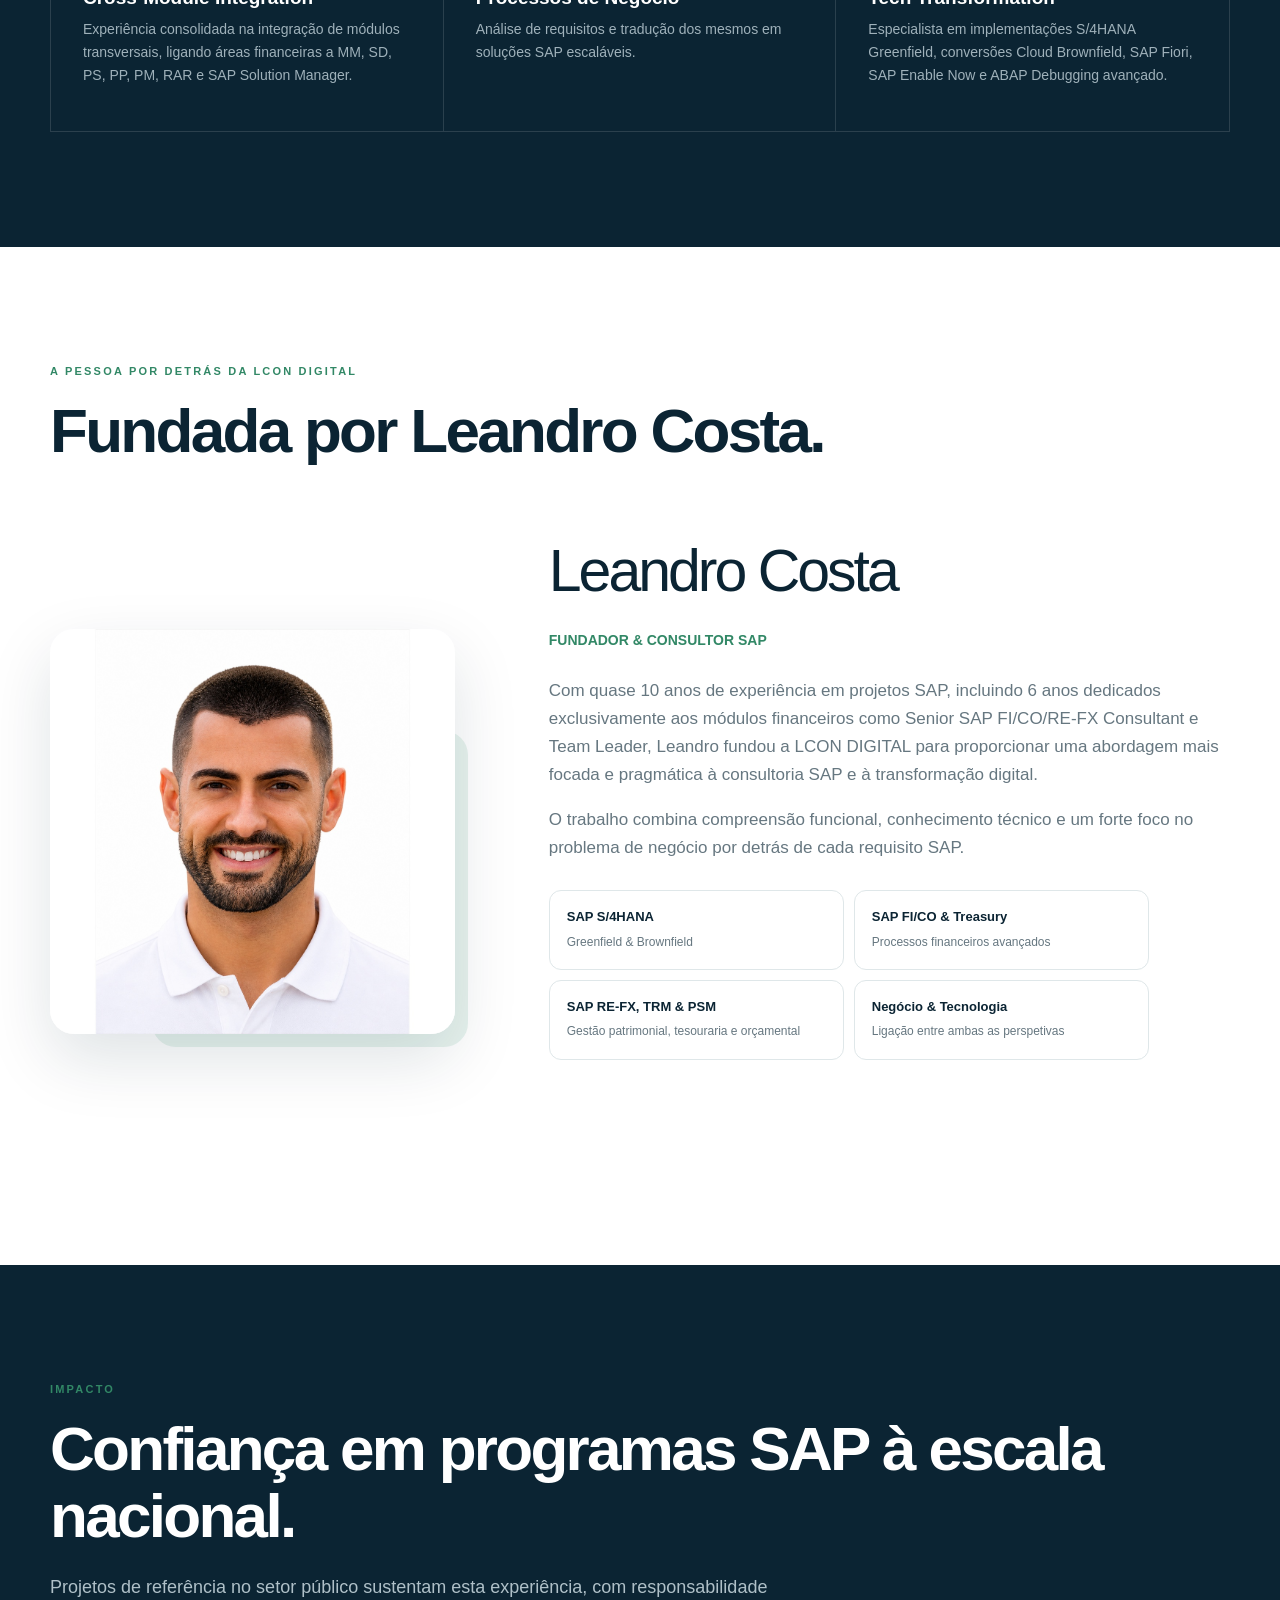
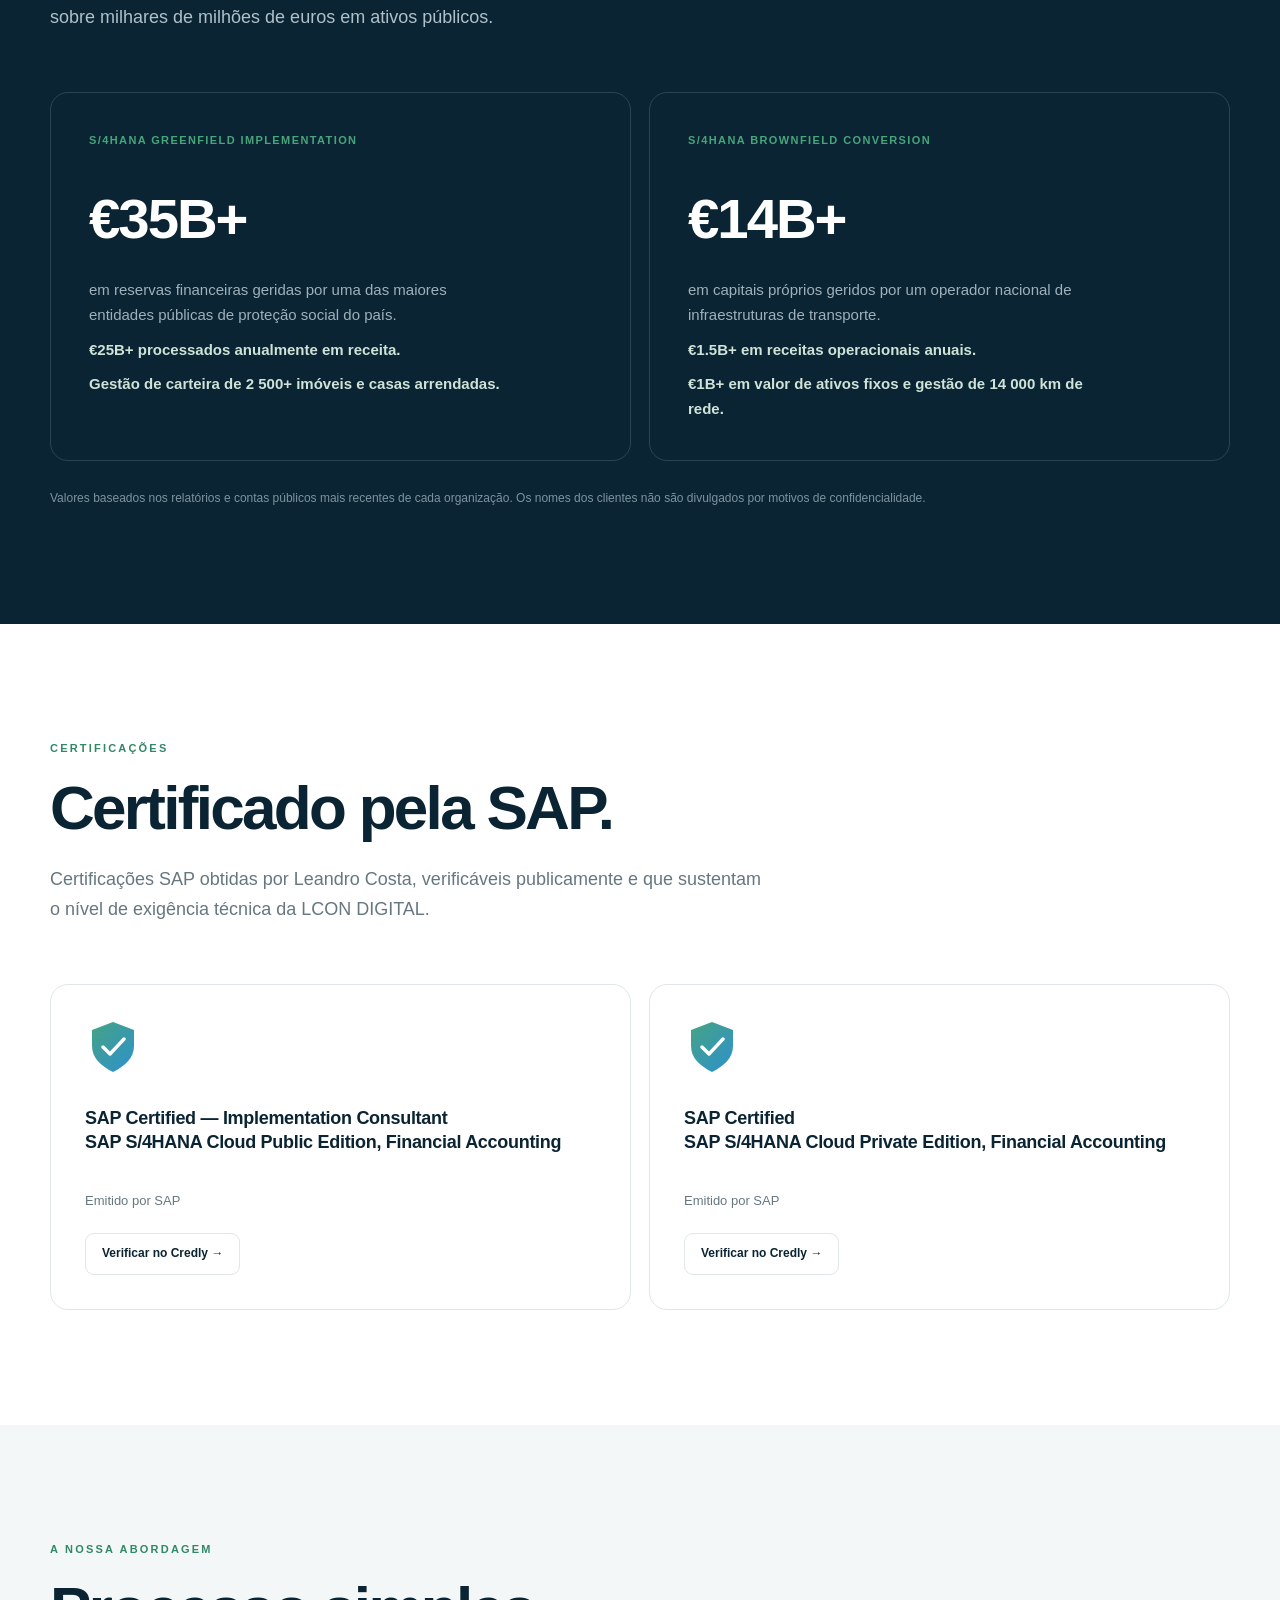
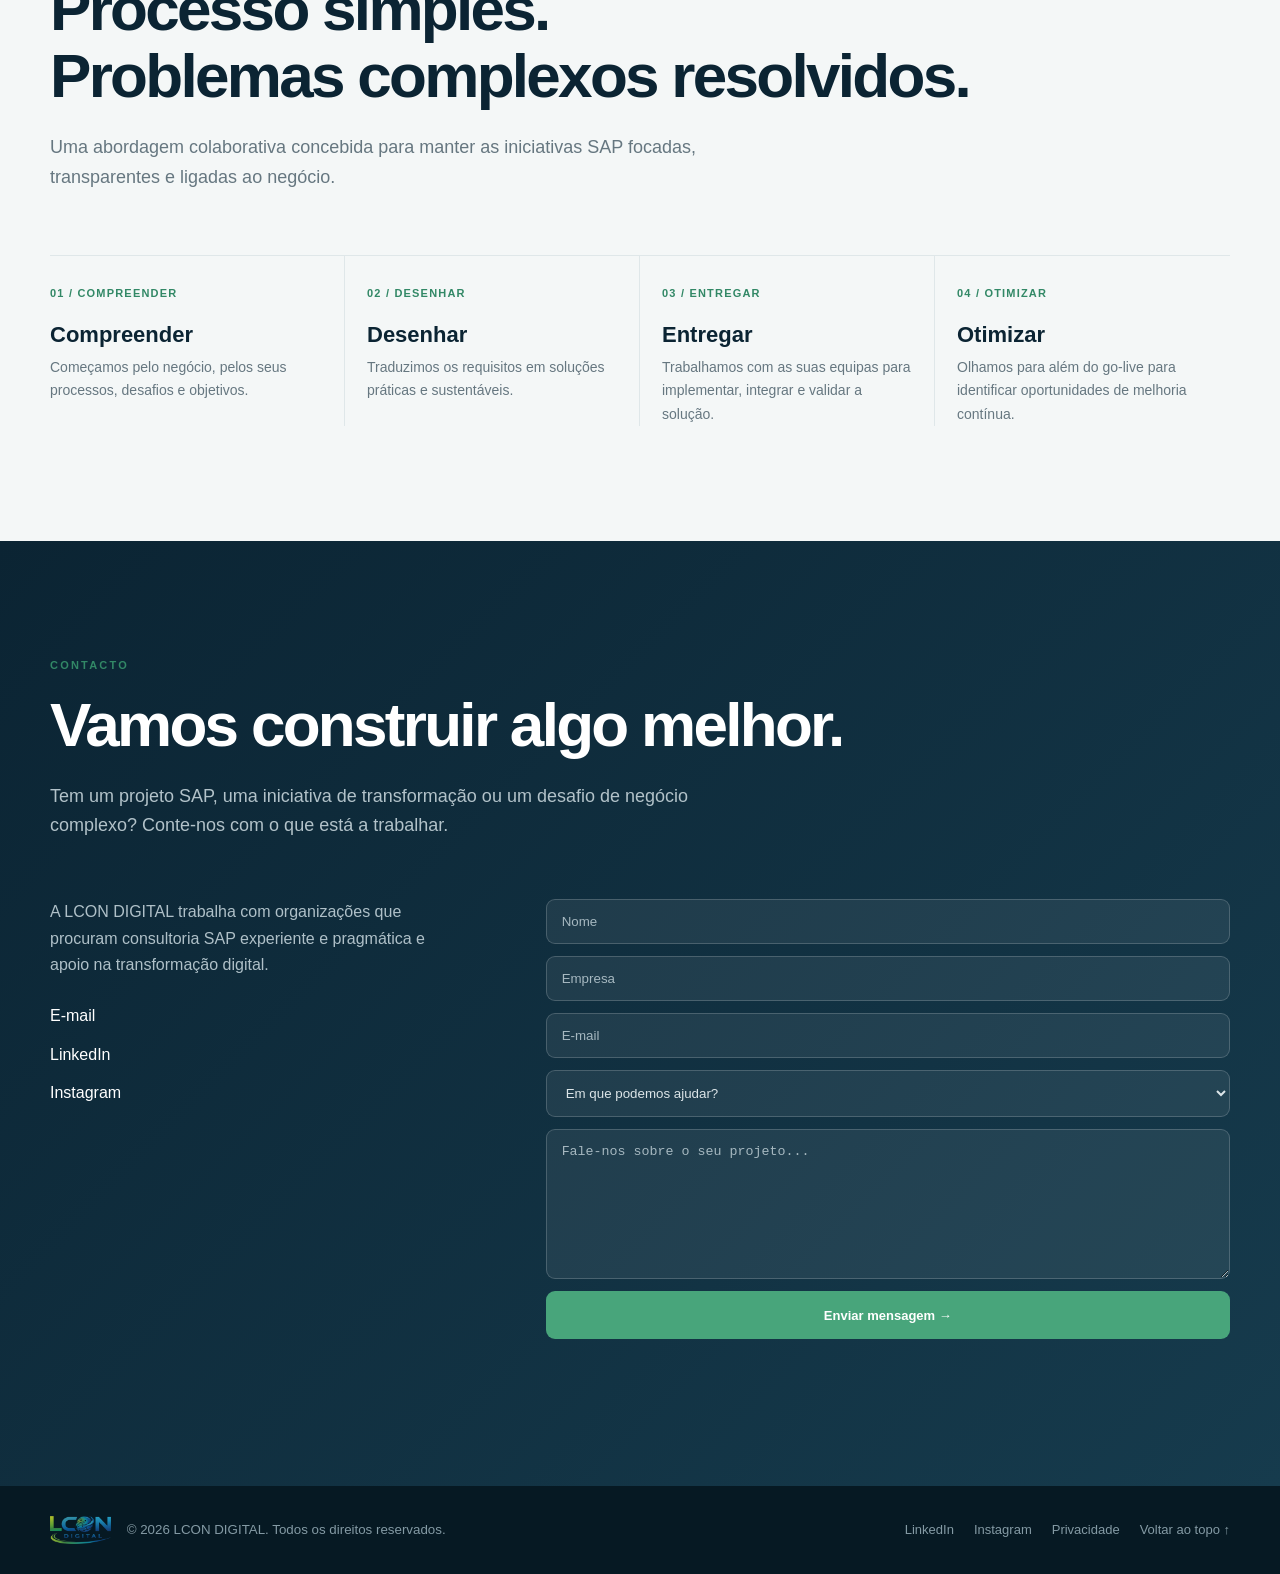
==== commit 6a9d5011: "Add files via upload" ====
--- a/index.html
+++ b/index.html
@@ -25,12 +25,12 @@
 <script type="application/ld+json">
 {"@context":"https://schema.org","@type":"ProfessionalService","name":"LCON DIGITAL","url":"https://lcon-digital.com/","description":"Bespoke SAP consulting and digital transformation, tailored digitally to your business.","founder":{"@type":"Person","name":"Leandro Costa"},"sameAs":["https://www.linkedin.com/company/lcondigital/","https://www.instagram.com/lcondigital/"]}
 </script>
-<link rel="stylesheet" href="/assets/styles.css?v=5">
+<link rel="stylesheet" href="/assets/styles.css?v=6">
   <meta name="theme-color" content="#0b2433">
 <link rel="manifest" href="/site.webmanifest">
 </head>
 <body>
-<header><div class="wrap nav"><a class="brand" href="#top"><img src="/assets/logo.png" alt="LCON DIGITAL" class="brand-logo"></a><button class="toggle" id="toggle" aria-label="Open menu" aria-expanded="false" aria-controls="links">☰</button><nav class="links" id="links"><a href="#about" data-i18n="nav.about">About</a><a href="#services" data-i18n="nav.services">Services</a><a href="#expertise" data-i18n="nav.expertise">Expertise</a><a href="#founder" data-i18n="nav.founder">Founder</a><a href="#impact" data-i18n="nav.impact">Impact</a><a href="#approach" data-i18n="nav.approach">Approach</a><a href="#contact" class="navbutton" data-i18n="nav.contact">Let's talk</a><button class="lang-toggle" id="langToggle" type="button" aria-label="Mudar idioma para inglês" aria-pressed="false"><span class="lang-current">PT</span><span class="lang-separator">/</span><span class="lang-alt">EN</span></button></nav></div></header>
+<header><div class="wrap nav"><a class="brand" href="#top"><img src="/assets/logo.png" alt="LCON DIGITAL" class="brand-logo"></a><button class="toggle" id="toggle" aria-label="Open menu" aria-expanded="false" aria-controls="links">☰</button><nav class="links" id="links"><a href="#about" data-i18n="nav.about">About</a><a href="#services" data-i18n="nav.services">Services</a><a href="#expertise" data-i18n="nav.expertise">Expertise</a><a href="#founder" data-i18n="nav.founder">Founder</a><a href="#impact" data-i18n="nav.impact">Impact</a><a href="#certifications" data-i18n="nav.certifications">Certifications</a><a href="#approach" data-i18n="nav.approach">Approach</a><a href="#contact" class="navbutton" data-i18n="nav.contact">Let's talk</a><button class="lang-toggle" id="langToggle" type="button" aria-label="Mudar idioma para inglês" aria-pressed="false"><span class="lang-current">PT</span><span class="lang-separator">/</span><span class="lang-alt">EN</span></button></nav></div></header>
 <main id="top">
 <section class="hero"><div class="wrap hero-inner reveal"><div class="eyebrow" data-i18n="hero.eyebrow">CONSULTORIA SAP · TRANSFORMAÇÃO DIGITAL</div><h1>Bespoke Consulting.<br><span>Tailored Digitally.</span></h1><p class="hero-sub" data-i18n="hero.sub">Arquitetura SAP Premium, core integrations e parceria executiva para transformar sistemas críticos de negócio em motores de crescimento.</p><p class="founder" data-i18n="hero.founder">Fundada por <strong>Leandro Costa</strong></p><div class="actions"><a class="btn primary" href="#contact" data-i18n="hero.talk">Fale connosco →</a><a class="btn secondary" href="#expertise" data-i18n="hero.explore">Conheça a nossa experiência</a></div></div></section>
 <div class="strip"><div class="wrap strip-inner"><div class="strip-item">SAP S/4HANA</div><div class="strip-item" data-i18n="strip.finance">Arquitetura &amp; SAP Finance</div><div class="strip-item" data-i18n="strip.cross">Core &amp; Cross-Module Integration</div><div class="strip-item" data-i18n="strip.processes">Executive Partnership</div><div class="strip-item" data-i18n="strip.international">Consultoria Internacional</div></div></div>
@@ -39,9 +39,10 @@
 <section class="dark" id="expertise"><div class="wrap"><div class="eyebrow" data-i18n="expertise.eyebrow">Experiência</div><h2 data-i18n="expertise.title">Conhecimento profundo de SAP.<br>Contexto de negócio.</h2><p class="lead" data-i18n="expertise.lead">Uma combinação de arquitetura estratégica, domínio funcional de módulos chave e capacitação técnica avançada.</p><div class="expertise"><article class="reveal"><h3>SAP S/4HANA</h3><p data-i18n="expertise.p1">Transformação empresarial, desenho de soluções e integração de processos de negócio.</p></article><article class="reveal"><h3 data-i18n="expertise.h2">SAP Finance (Core &amp; Specialties)</h3><p data-i18n="expertise.p2">Domínio especialista em FI (incluindo FI-AA e FI-SL), RE-FX, TRM/LOANS, Cash Management, CO, PSM, AFC, BCM e Group Reporting (GR).</p></article><article class="reveal"><h3 data-i18n="expertise.h3">Implementação Especializada de Módulos</h3><p data-i18n="expertise.p3">Liderança de equipas e implementação especialista em projetos S/4HANA (Greenfield &amp; Conversões), cobrindo soluções chave de Gestão Financeira, Imobiliária e Sector Público.</p></article><article class="reveal"><h3 data-i18n="expertise.h4">Cross-Module Integration</h3><p data-i18n="expertise.p4">Experiência consolidada na integração de módulos transversais, ligando áreas financeiras a MM, SD, PS, PP, PM, RAR e SAP Solution Manager.</p></article><article class="reveal"><h3 data-i18n="expertise.h5">Processos de Negócio</h3><p data-i18n="expertise.p5">Análise de requisitos e tradução dos mesmos em soluções SAP escaláveis.</p></article><article class="reveal"><h3 data-i18n="expertise.h6">Tech Transformation</h3><p data-i18n="expertise.p6">Especialista em implementações S/4HANA Greenfield, conversões Cloud Brownfield, SAP Fiori, SAP Enable Now e ABAP Debugging avançado.</p></article></div></div></section>
 <section class="founder-section" id="founder"><div class="wrap"><div class="eyebrow" data-i18n="founder.eyebrow">A pessoa por detrás da LCON DIGITAL</div><h2 data-i18n="founder.title">Fundada por Leandro Costa.</h2><div class="founder-grid"><div class="photo-wrap reveal"><img class="photo" src="assets/leandro-costa.jpg" alt="Leandro Costa, Fundador da LCON DIGITAL" width="1103" height="1103" loading="lazy" decoding="async"></div><div class="reveal"><div class="name">Leandro Costa</div><div class="role" data-i18n="founder.role">FUNDADOR &amp; CONSULTOR SAP</div><p class="bio" data-i18n="founder.p1">Com quase 10 anos de experiência em projetos SAP, incluindo 6 anos dedicados exclusivamente aos módulos financeiros como Senior SAP FI/CO/RE-FX Consultant e Team Leader, Leandro fundou a LCON DIGITAL para proporcionar uma abordagem mais focada e pragmática à consultoria SAP e à transformação digital.</p><p class="bio" data-i18n="founder.p2">O trabalho combina compreensão funcional, conhecimento técnico e um forte foco no problema de negócio por detrás de cada requisito SAP.</p><div class="credentials"><div class="credential"><strong>SAP S/4HANA</strong><span data-i18n="founder.c1">Greenfield &amp; Brownfield</span></div><div class="credential"><strong>SAP FI/CO &amp; Treasury</strong><span data-i18n="founder.c2">Processos financeiros avançados</span></div><div class="credential"><strong>SAP RE-FX, TRM &amp; PSM</strong><span data-i18n="founder.c3">Gestão patrimonial, tesouraria e orçamental</span></div><div class="credential"><strong data-i18n="founder.c4title">Negócio &amp; Tecnologia</strong><span data-i18n="founder.c4">Ligação entre ambas as perspetivas</span></div></div><div class="actions"><a class="btn secondary" href="https://www.linkedin.com/in/leandrombccosta/" target="_blank" rel="noopener noreferrer" data-i18n="founder.linkedin">Ver LinkedIn →</a></div></div></div></div></section>
 <section class="dark" id="impact"><div class="wrap"><div class="eyebrow" data-i18n="impact.eyebrow">Impacto</div><h2 data-i18n="impact.title">Confiança em programas SAP à escala nacional.</h2><p class="lead" data-i18n="impact.lead">Projetos de referência no setor público sustentam esta experiência, com responsabilidade sobre milhares de milhões de euros em ativos públicos.</p><div class="impact-grid"><article class="impact-card reveal"><div class="impact-tag" data-i18n="impact.tag1">S/4HANA GREENFIELD IMPLEMENTATION</div><div class="impact-figure">€35B+</div><p data-i18n="impact.desc1">em reservas financeiras geridas por uma das maiores entidades públicas de proteção social do país.</p><p class="impact-sub" data-i18n="impact.sub1">€25B+ processados anualmente em receita.</p><p class="impact-sub" data-i18n="impact.sub1extra">Gestão de carteira de 2 500+ imóveis e casas arrendadas.</p></article><article class="impact-card reveal"><div class="impact-tag" data-i18n="impact.tag2">S/4HANA BROWNFIELD CONVERSION</div><div class="impact-figure">€14B+</div><p data-i18n="impact.desc2">em capitais próprios geridos por um operador nacional de infraestruturas de transporte.</p><p class="impact-sub" data-i18n="impact.sub2">€1.5B+ em receitas operacionais anuais.</p><p class="impact-sub" data-i18n="impact.sub2extra">€1B+ em valor de ativos fixos e gestão de 14 000 km de rede.</p></article></div><p class="impact-note" data-i18n="impact.note">Valores baseados nos relatórios e contas públicos mais recentes de cada organização. Os nomes dos clientes não são divulgados por motivos de confidencialidade.</p></div></section>
+<section id="certifications"><div class="wrap"><div class="eyebrow" data-i18n="certifications.eyebrow">Certificações</div><h2 data-i18n="certifications.title">Certificado pela SAP.</h2><p class="lead" data-i18n="certifications.lead">Certificações SAP obtidas por Leandro Costa, verificáveis publicamente e que sustentam o nível de exigência técnica da LCON DIGITAL.</p><div class="cert-grid"><article class="cert-card reveal"><svg class="cert-badge" width="56" height="56" viewBox="0 0 56 56" fill="none" xmlns="http://www.w3.org/2000/svg" aria-hidden="true"><defs><linearGradient id="certGrad1" x1="0" y1="0" x2="56" y2="56" gradientUnits="userSpaceOnUse"><stop stop-color="#48a57b"/><stop offset="1" stop-color="#2b8fd6"/></linearGradient></defs><path d="M28 3 L49 11 V27 C49 39 40 47 28 53 C16 47 7 39 7 27 V11 Z" fill="url(#certGrad1)"/><path d="M18 28 L25 35 L39 20" stroke="#fff" stroke-width="3.4" stroke-linecap="round" stroke-linejoin="round" fill="none"/></svg><h3>SAP Certified — Implementation Consultant<br>SAP S/4HANA Cloud Public Edition, Financial Accounting</h3><p class="cert-issuer" data-i18n="certifications.issuer">Emitido por SAP</p><a class="btn cert-link" href="https://www.credly.com/badges/21653eba-f5a1-4bce-b008-6b35efab3a87" target="_blank" rel="noopener noreferrer" data-i18n="certifications.verify">Verificar no Credly →</a></article><article class="cert-card reveal"><svg class="cert-badge" width="56" height="56" viewBox="0 0 56 56" fill="none" xmlns="http://www.w3.org/2000/svg" aria-hidden="true"><defs><linearGradient id="certGrad2" x1="0" y1="0" x2="56" y2="56" gradientUnits="userSpaceOnUse"><stop stop-color="#48a57b"/><stop offset="1" stop-color="#2b8fd6"/></linearGradient></defs><path d="M28 3 L49 11 V27 C49 39 40 47 28 53 C16 47 7 39 7 27 V11 Z" fill="url(#certGrad2)"/><path d="M18 28 L25 35 L39 20" stroke="#fff" stroke-width="3.4" stroke-linecap="round" stroke-linejoin="round" fill="none"/></svg><h3>SAP Certified<br>SAP S/4HANA Cloud Private Edition, Financial Accounting</h3><p class="cert-issuer" data-i18n="certifications.issuer">Emitido por SAP</p><a class="btn cert-link" href="https://www.credly.com/badges/d6564206-fa6f-494c-bb2f-7f7721066942" target="_blank" rel="noopener noreferrer" data-i18n="certifications.verify">Verificar no Credly →</a></article></div></div></section>
 <section class="approach" id="approach"><div class="wrap"><div class="eyebrow" data-i18n="approach.eyebrow">A nossa abordagem</div><h2 data-i18n="approach.title">Processo simples.<br>Problemas complexos resolvidos.</h2><p class="lead" data-i18n="approach.lead">Uma abordagem colaborativa concebida para manter as iniciativas SAP focadas, transparentes e ligadas ao negócio.</p><div class="steps"><div class="step reveal"><div class="stepno" data-i18n="approach.n1">01 / COMPREENDER</div><h3 data-i18n="approach.h1">Compreender</h3><p data-i18n="approach.p1">Começamos pelo negócio, pelos seus processos, desafios e objetivos.</p></div><div class="step reveal"><div class="stepno" data-i18n="approach.n2">02 / DESENHAR</div><h3 data-i18n="approach.h2">Desenhar</h3><p data-i18n="approach.p2">Traduzimos os requisitos em soluções práticas e sustentáveis.</p></div><div class="step reveal"><div class="stepno" data-i18n="approach.n3">03 / ENTREGAR</div><h3 data-i18n="approach.h3">Entregar</h3><p data-i18n="approach.p3">Trabalhamos com as suas equipas para implementar, integrar e validar a solução.</p></div><div class="step reveal"><div class="stepno" data-i18n="approach.n4">04 / OTIMIZAR</div><h3 data-i18n="approach.h4">Otimizar</h3><p data-i18n="approach.p4">Olhamos para além do go-live para identificar oportunidades de melhoria contínua.</p></div></div></div></section>
 <section class="contact" id="contact"><div class="wrap"><div class="eyebrow" data-i18n="contact.eyebrow">Contacto</div><h2 data-i18n="contact.title">Vamos construir algo melhor.</h2><p class="lead" data-i18n="contact.lead">Tem um projeto SAP, uma iniciativa de transformação ou um desafio de negócio complexo? Conte-nos com o que está a trabalhar.</p><div class="contact-grid"><div class="contact-copy reveal"><p data-i18n="contact.copy">A LCON DIGITAL trabalha com organizações que procuram consultoria SAP experiente e pragmática e apoio na transformação digital.</p><a class="contact-link" href="mailto:geral@lcon-digital.com" aria-label="Enviar-nos um e-mail" data-i18n="contact.email">E-mail</a><a class="contact-link" href="https://www.linkedin.com/company/lcondigital/" target="_blank" rel="noopener noreferrer">LinkedIn</a><a class="contact-link" href="https://www.instagram.com/lcondigital/" target="_blank" rel="noopener noreferrer">Instagram</a></div><form class="reveal" id="contactForm" novalidate><input name="name" type="text" placeholder="Nome" data-i18n-placeholder="form.name" autocomplete="name" required><input name="company" type="text" placeholder="Empresa" data-i18n-placeholder="form.company" autocomplete="organization"><input name="email" type="email" placeholder="E-mail" data-i18n-placeholder="form.email" autocomplete="email" required><input class="hp-field" name="website" type="text" tabindex="-1" autocomplete="off" aria-hidden="true"><select name="service"><option value="" data-i18n="form.service">Em que podemos ajudar?</option><option data-i18n="form.sapConsulting">Consultoria SAP</option><option>SAP S/4HANA</option><option data-i18n="form.financial">Transformação Financeira</option><option data-i18n="form.optimization">Otimização de Processos de Negócio</option><option data-i18n="form.advisory">Consultoria Tecnológica</option><option data-i18n="form.other">Outro</option></select><textarea name="message" placeholder="Fale-nos sobre o seu projeto..." data-i18n-placeholder="form.message" required></textarea><button class="btn" type="submit" data-i18n="form.send">Enviar mensagem →</button><p class="form-status" id="formStatus" role="status" aria-live="polite"></p></form></div></div></section>
 </main>
 <footer><div class="wrap footer"><div class="footer-brand"><img src="/assets/logo.png" alt="LCON DIGITAL" class="footer-logo"><small data-i18n="footer.copyright">© 2026 LCON DIGITAL. Todos os direitos reservados.</small></div><div class="footer-links"><a href="https://www.linkedin.com/company/lcondigital/" target="_blank" rel="noopener noreferrer">LinkedIn</a><a href="https://www.instagram.com/lcondigital/" target="_blank" rel="noopener noreferrer">Instagram</a><a href="/privacy.html">Privacidade</a><a href="#top" data-i18n="footer.top">Voltar ao topo ↑</a></div></div></footer>
-<script src="/assets/main.js?v=4" defer></script>
+<script src="/assets/main.js?v=5" defer></script>
 </body></html>
--- a/assets/styles.css
+++ b/assets/styles.css
@@ -5,13 +5,14 @@
 .strip{border-top:1px solid var(--line);border-bottom:1px solid var(--line);padding:25px 0}.strip-inner{display:flex;justify-content:space-between;gap:30px;flex-wrap:wrap}.strip-item{font-size:11px;font-weight:800;letter-spacing:1.3px;text-transform:uppercase;color:#72828a}
 .about{background:var(--soft)}.about-grid{display:grid;grid-template-columns:1.15fr .85fr;gap:100px;align-items:center}.about p{font-size:17px;color:var(--muted);margin-top:20px}.statement{font-size:clamp(25px,3.1vw,36px);line-height:1.28;font-weight:700;border-left:3px solid var(--green);padding-left:30px}
 .service-head{display:flex;justify-content:space-between;align-items:end;gap:40px}.service-head .lead{margin-bottom:4px}.services{display:grid;grid-template-columns:repeat(2,1fr);gap:18px;margin-top:62px}.service{border:1px solid var(--line);border-radius:var(--radius);padding:34px;min-height:245px;position:relative;overflow:hidden;transition:.25s}.service:after{content:"";position:absolute;width:100px;height:100px;border-radius:50%;background:rgba(72,165,123,.07);right:-45px;bottom:-45px}.service:hover{transform:translateY(-5px);box-shadow:0 20px 55px rgba(11,36,51,.08);border-color:rgba(72,165,123,.45)}.num{font-size:11px;font-weight:900;color:var(--green2);letter-spacing:1.4px;margin-bottom:42px}.service h3{font-size:25px;margin-bottom:12px}.service p{font-size:15px;color:var(--muted);max-width:470px}
+.cert-grid{display:grid;grid-template-columns:repeat(2,1fr);gap:18px;margin-top:60px}.cert-card{border:1px solid var(--line);border-radius:var(--radius);padding:34px;transition:.25s}.cert-card:hover{transform:translateY(-5px);box-shadow:0 20px 55px rgba(11,36,51,.08);border-color:rgba(72,165,123,.45)}.cert-badge{margin-bottom:22px}.cert-card h3{font-size:18px;line-height:1.35;letter-spacing:-.3px;margin-bottom:10px;min-height:74px}.cert-issuer{font-size:13px;color:var(--muted);margin-bottom:22px}.cert-link{font-size:12px;padding:0 16px;min-height:42px;border:1px solid var(--line);background:#fff;color:var(--ink)}.cert-link:hover{background:var(--soft)}
 .dark{background:var(--ink);color:#fff}.dark h2{color:#fff}.dark .lead{color:#afc0c8}.expertise{margin-top:60px;display:grid;grid-template-columns:repeat(3,1fr);border:1px solid rgba(255,255,255,.13)}.expertise article{padding:32px;border-right:1px solid rgba(255,255,255,.13);border-bottom:1px solid rgba(255,255,255,.13);min-height:175px}.expertise article:nth-child(3n){border-right:0}.expertise article:nth-child(n+4){border-bottom:0}.expertise h3{font-size:19px;margin-bottom:9px}.expertise p{font-size:14px;color:#9fb1ba}
 .founder-section{padding-bottom:125px}.founder-grid{display:grid;grid-template-columns:.75fr 1.25fr;gap:90px;align-items:center;margin-top:58px}.photo-wrap{max-width:405px;position:relative;aspect-ratio:1;background:#fff;border-radius:24px}.photo-wrap:after{content:"";position:absolute;z-index:0;right:-13px;bottom:-13px;width:78%;height:78%;background:rgba(72,165,123,.13);border-radius:24px}.photo{display:block;width:100%;height:100%;aspect-ratio:1;object-fit:contain;object-position:center;border-radius:24px;position:relative;z-index:1;box-shadow:0 25px 65px rgba(11,36,51,.13);background:#fff}.name{font-size:clamp(39px,5vw,59px);letter-spacing:-3px}.role{font-size:14px;font-weight:850;color:var(--green2);margin:8px 0 25px}.bio{font-size:17px;color:var(--muted);margin-bottom:17px;max-width:680px}.credentials{display:grid;grid-template-columns:repeat(2,1fr);gap:10px;margin-top:28px;max-width:600px}.credential{border:1px solid var(--line);border-radius:12px;padding:15px 17px}.credential strong{display:block;font-size:13px}.credential span{font-size:12px;color:var(--muted)}
 .impact-grid{margin-top:60px;display:grid;grid-template-columns:repeat(2,1fr);gap:18px}.impact-card{border:1px solid rgba(255,255,255,.14);border-radius:var(--radius);padding:38px;position:relative;overflow:hidden;transition:.25s}.impact-card:hover{transform:translateY(-5px);border-color:rgba(72,165,123,.5)}.impact-tag{font-size:11px;font-weight:900;letter-spacing:1.4px;color:var(--green);text-transform:uppercase;margin-bottom:24px}.impact-figure{font-size:clamp(40px,4.4vw,58px);font-weight:900;letter-spacing:-2px;color:#fff;margin-bottom:12px}.impact-card p{font-size:15px;color:#9fb1ba;max-width:420px}.impact-sub{margin-top:10px;font-weight:700;color:#cfe3d8!important}.impact-note{margin-top:28px;font-size:12px;color:#7d93a0}
 .approach{background:var(--soft)}.steps{display:grid;grid-template-columns:repeat(4,1fr);margin-top:62px;border-top:1px solid var(--line)}.step{padding:28px 22px 0 0;border-right:1px solid var(--line)}.step:not(:first-child){padding-left:22px}.step:last-child{border-right:0}.stepno{color:var(--green2);font-size:11px;font-weight:900;letter-spacing:1.2px;margin-bottom:21px}.step h3{font-size:22px;margin-bottom:10px}.step p{font-size:14px;color:var(--muted)}
 .contact{background:linear-gradient(135deg,var(--ink),var(--ink2));color:#fff}.contact h2{color:#fff}.contact .lead{color:#b2c2c9}.contact-grid{display:grid;grid-template-columns:.75fr 1.25fr;gap:85px;margin-top:58px}.contact-copy p{color:#afc0c8;margin-bottom:25px}.contact-link{display:block;font-size:16px;margin:12px 0}.contact-link:hover{color:#8ed4b1}form{display:grid;gap:12px}form input,form textarea,form select{width:100%;border:1px solid rgba(255,255,255,.18);background:rgba(255,255,255,.07);border-radius:9px;color:#fff;padding:14px 15px;outline:0}form input::placeholder,form textarea::placeholder{color:#a6b8c0}form select{color:#dce5e8}form option{color:var(--ink)}form textarea{min-height:150px;resize:vertical}form button{border:0;cursor:pointer;background:var(--green);color:#fff}form button:disabled{opacity:.65;cursor:wait;transform:none}.form-status{min-height:20px;font-size:13px;color:#b8d8ca}.note{font-size:11px;color:#8da2ab}.hp-field{position:absolute;left:-9999px;top:-9999px;opacity:0;height:0;width:0;overflow:hidden}
 footer{background:#061923;color:#849aa4;padding:30px 0}.footer{display:flex;justify-content:space-between;align-items:center;gap:25px}.footer-brand{display:flex;align-items:center;gap:16px}.footer-logo{height:28px;width:auto;display:block}.footer small{display:block}.footer-links{display:flex;gap:20px;font-size:13px}.footer-links a:hover{color:#fff}.reveal{opacity:0;transform:translateY(18px);transition:opacity .7s ease,transform .7s ease}.reveal.on{opacity:1;transform:none}
-@media(max-width:900px){section{padding:90px 0}.about-grid,.founder-grid,.contact-grid{grid-template-columns:1fr;gap:50px}.impact-grid{grid-template-columns:1fr}.expertise{grid-template-columns:repeat(2,1fr)}.expertise article:nth-child(3n){border-right:1px solid rgba(255,255,255,.13)}.expertise article:nth-child(2n){border-right:0}.expertise article:nth-child(n+4){border-bottom:1px solid rgba(255,255,255,.13)}.expertise article:nth-child(n+5){border-bottom:0}.steps{grid-template-columns:repeat(2,1fr)}.step{padding:28px 20px 28px 0;border-bottom:1px solid var(--line)}.step:nth-child(even){padding-left:20px;border-right:0}}
+@media(max-width:900px){section{padding:90px 0}.about-grid,.founder-grid,.contact-grid{grid-template-columns:1fr;gap:50px}.impact-grid{grid-template-columns:1fr}.cert-grid{grid-template-columns:1fr}.expertise{grid-template-columns:repeat(2,1fr)}.expertise article:nth-child(3n){border-right:1px solid rgba(255,255,255,.13)}.expertise article:nth-child(2n){border-right:0}.expertise article:nth-child(n+4){border-bottom:1px solid rgba(255,255,255,.13)}.expertise article:nth-child(n+5){border-bottom:0}.steps{grid-template-columns:repeat(2,1fr)}.step{padding:28px 20px 28px 0;border-bottom:1px solid var(--line)}.step:nth-child(even){padding-left:20px;border-right:0}}
 @media(max-width:720px){.wrap{width:min(calc(100% - 34px),var(--max))}.links{display:none;position:absolute;top:76px;left:0;right:0;background:#fff;border-bottom:1px solid var(--line);padding:20px 17px;flex-direction:column;align-items:flex-start;gap:17px}.links.open{display:flex}.toggle{display:block}.hero{min-height:92vh;padding-top:115px}.hero h1{font-size:clamp(47px,13vw,72px);letter-spacing:-3.5px}.hero-sub{font-size:18px}.strip-inner{display:grid;grid-template-columns:1fr 1fr;gap:14px}.service-head{display:block}.services,.expertise,.steps,.credentials{grid-template-columns:1fr}.expertise article,.expertise article:nth-child(2n){border-right:0;border-bottom:1px solid rgba(255,255,255,.13)!important}.expertise article:last-child{border-bottom:0!important}.step,.step:nth-child(even){border-right:0;padding:25px 0}.footer{display:block}.footer-links{margin-top:18px;flex-wrap:wrap}}
 
 
